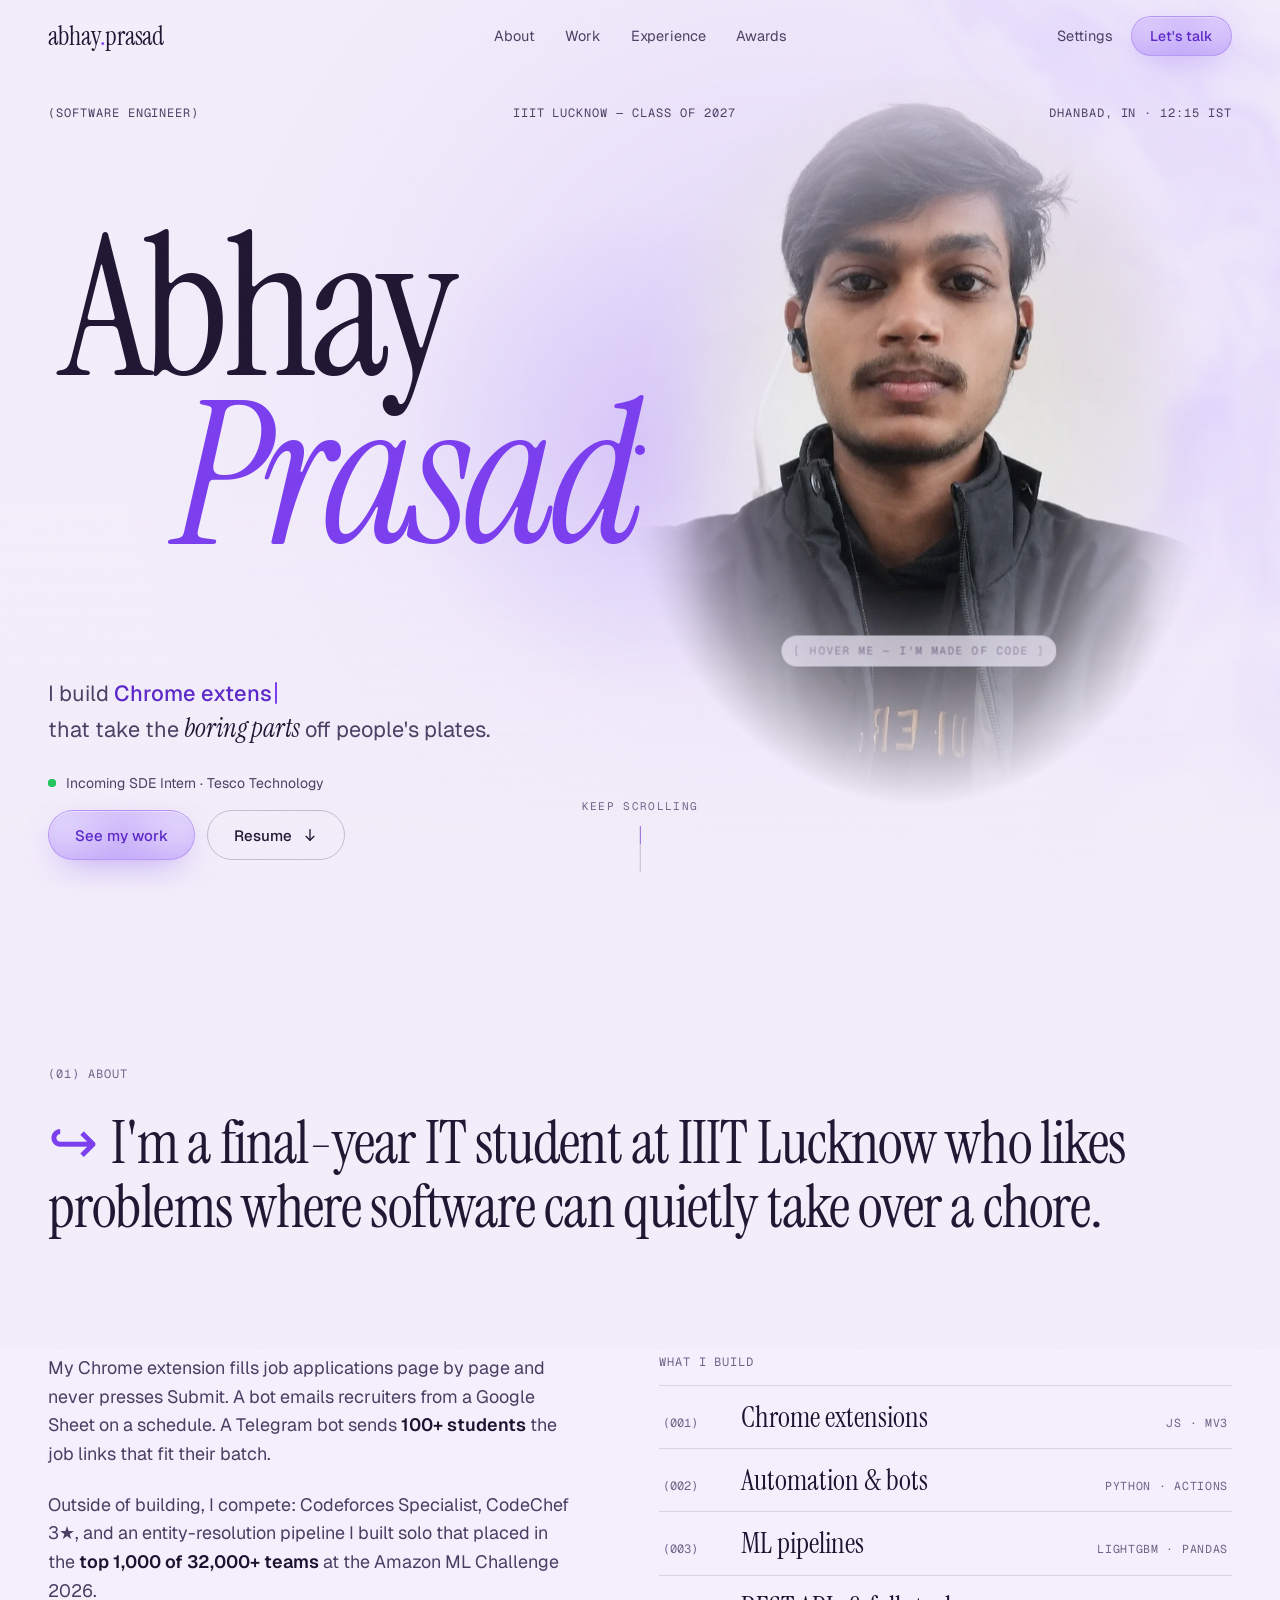
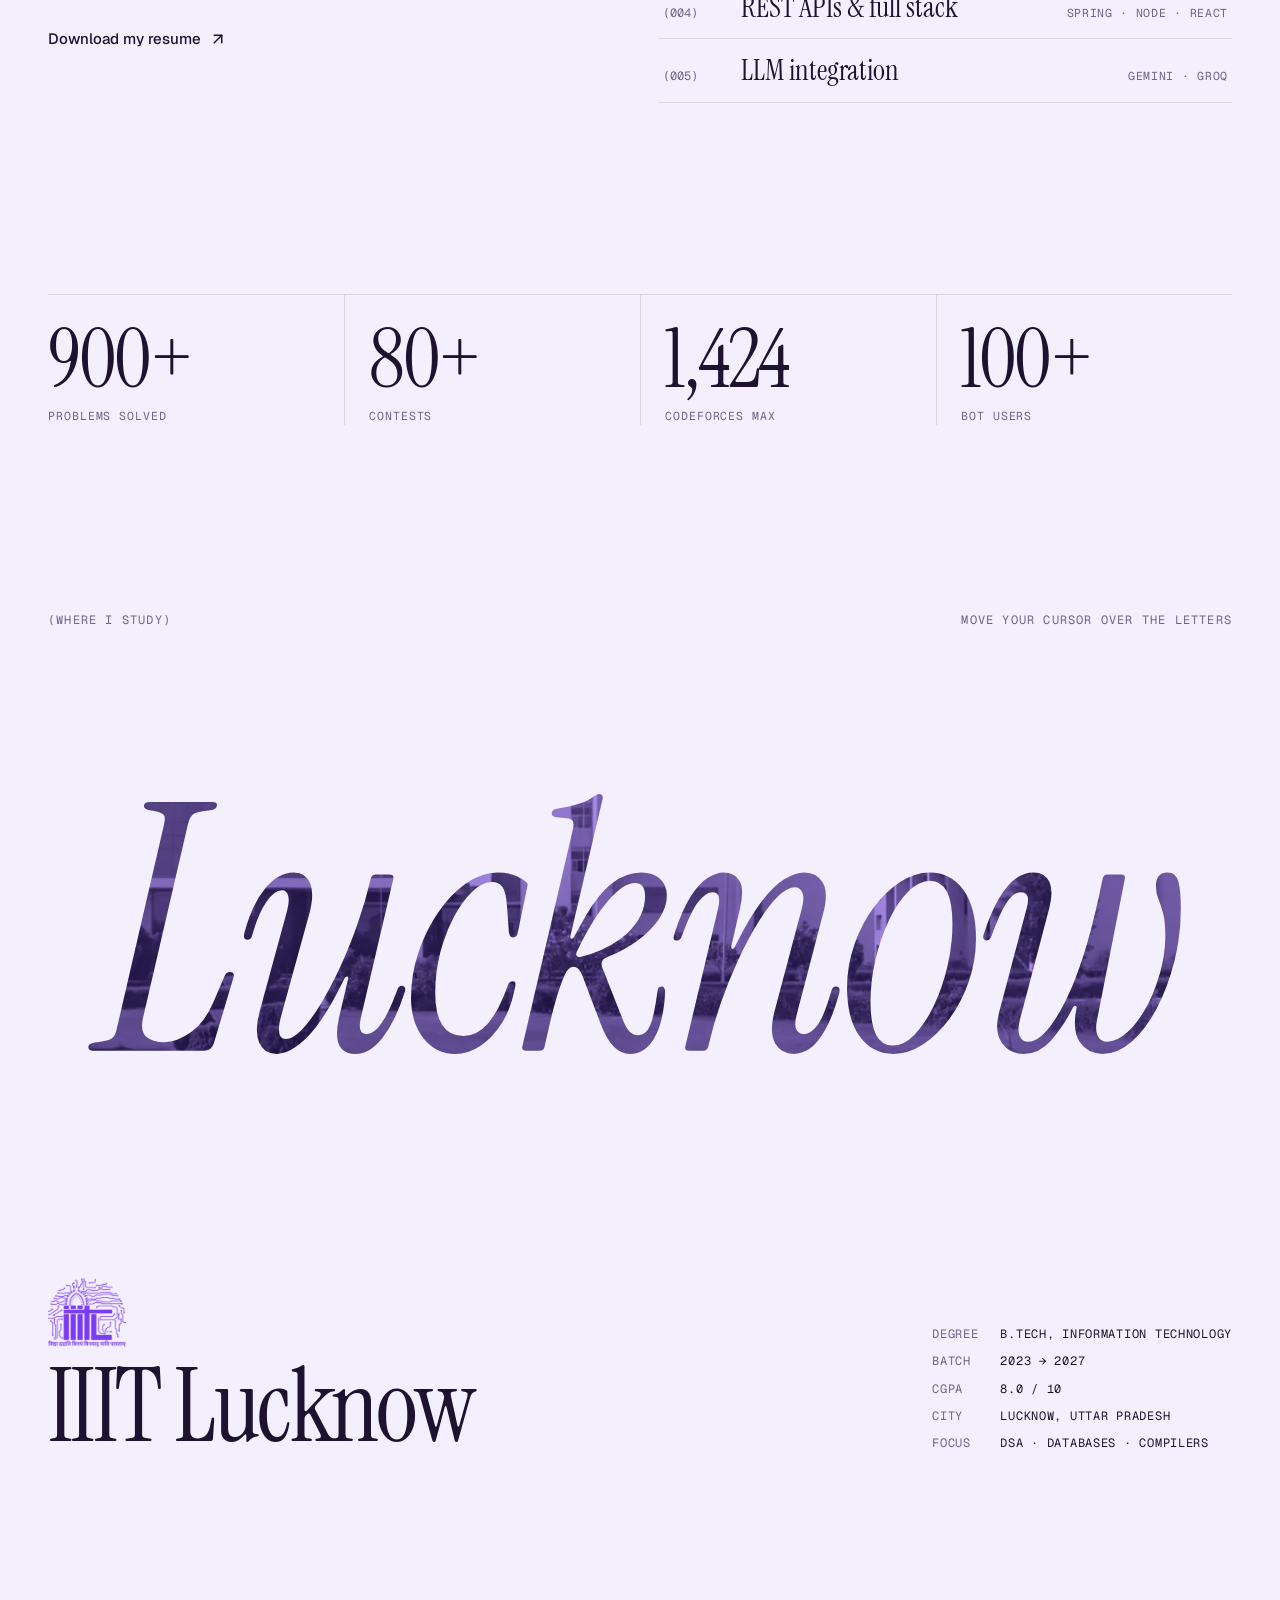
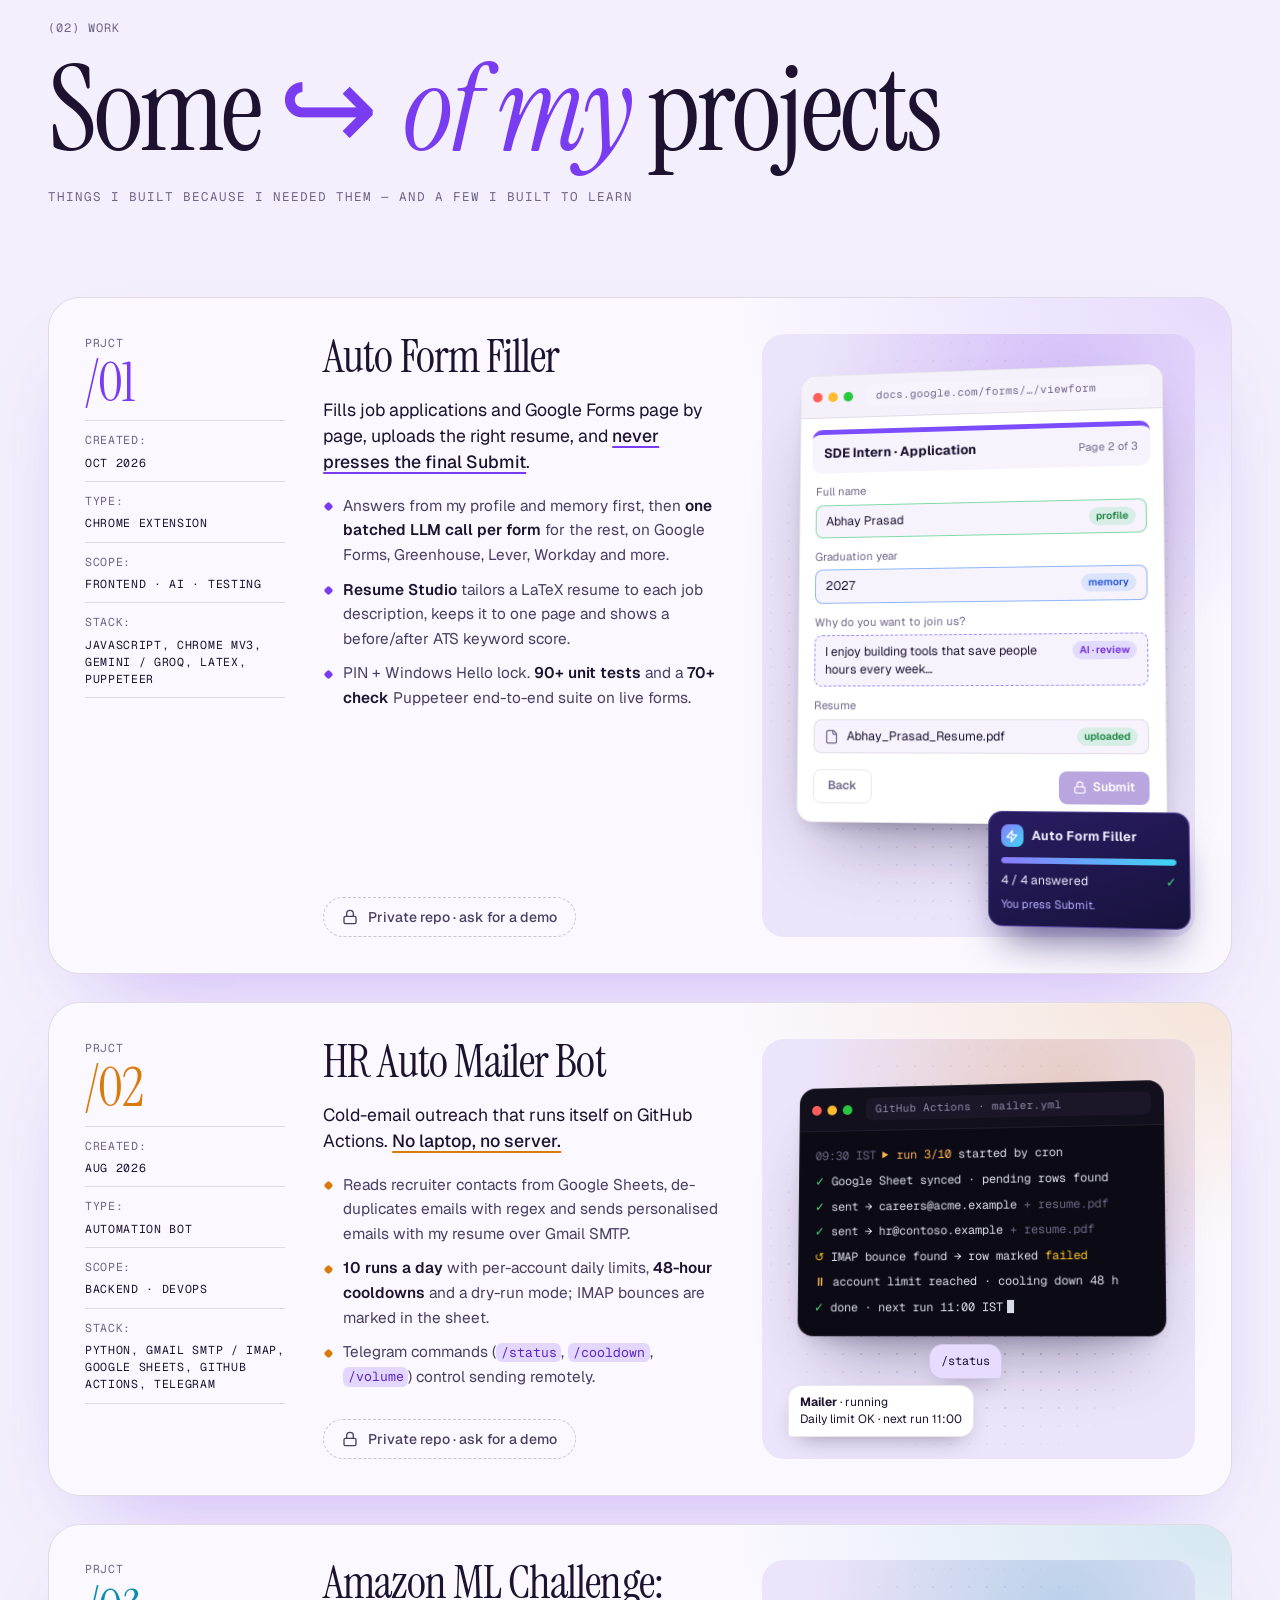
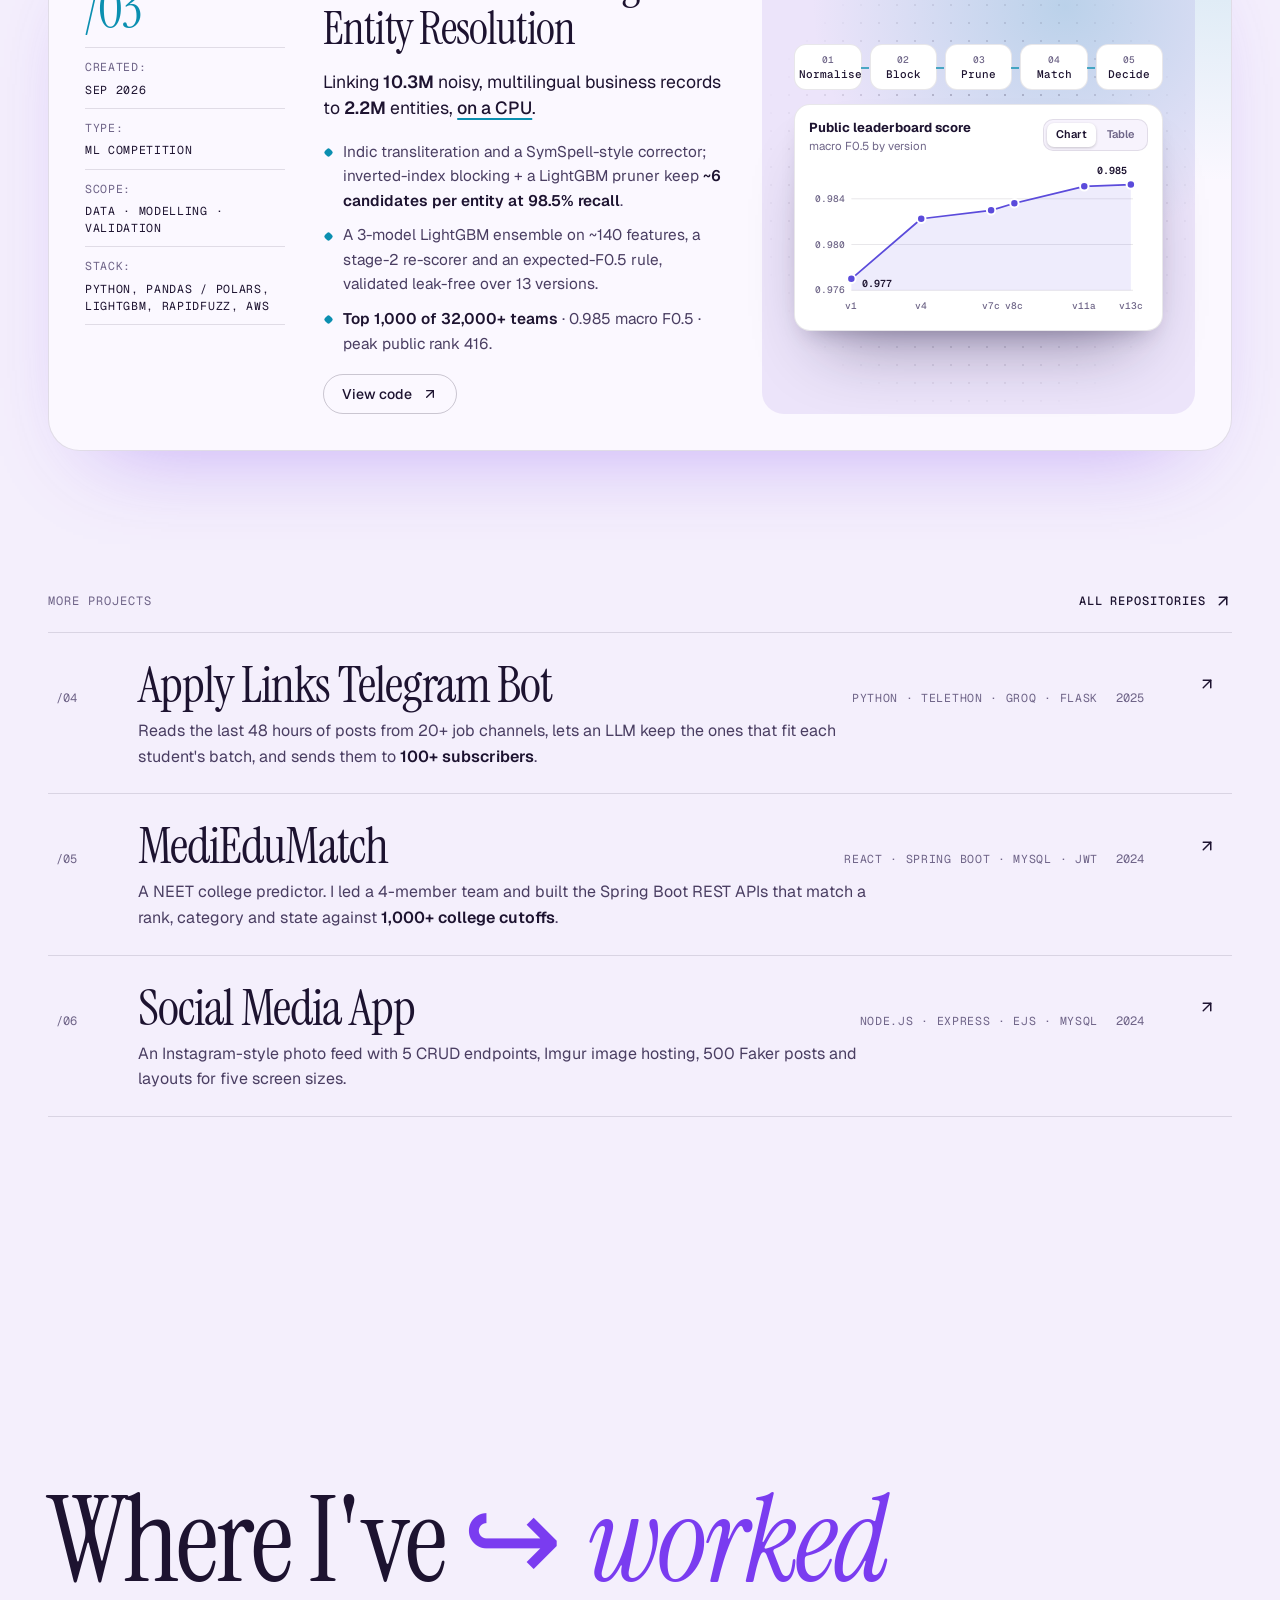
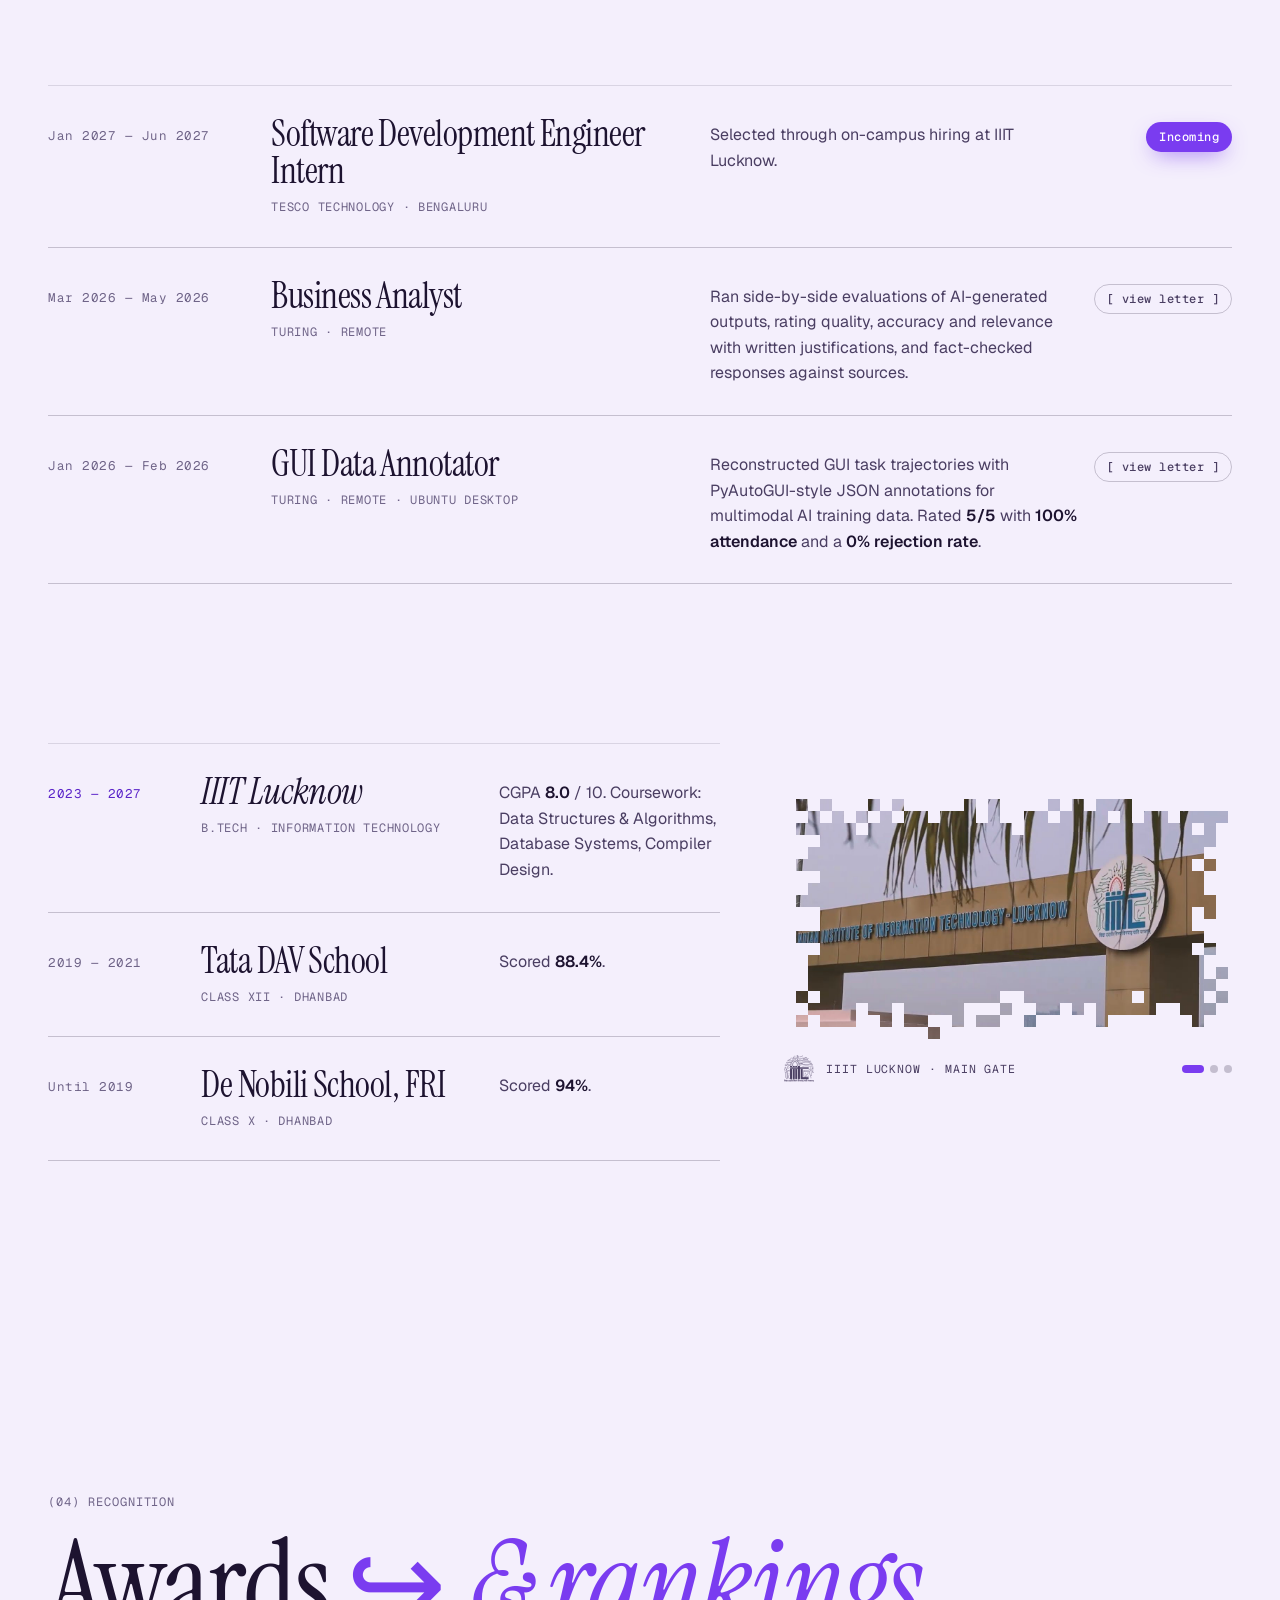
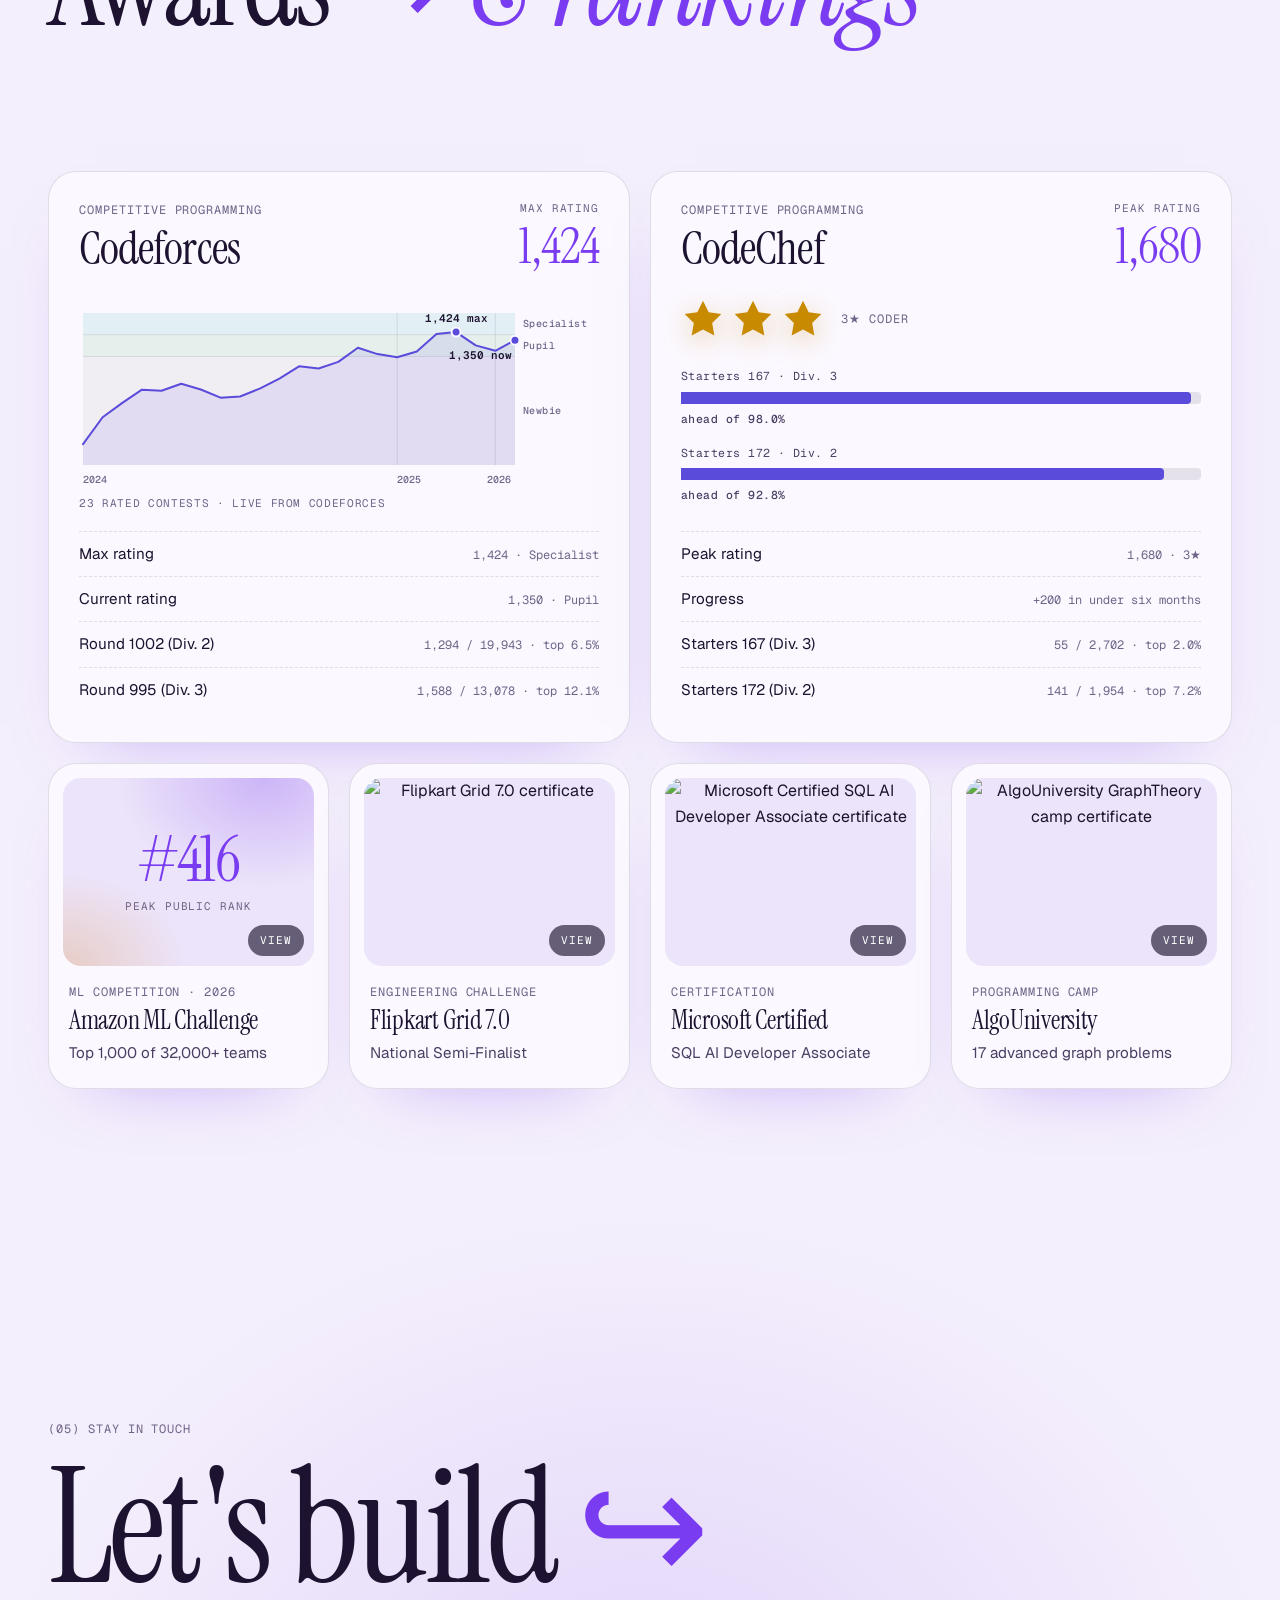
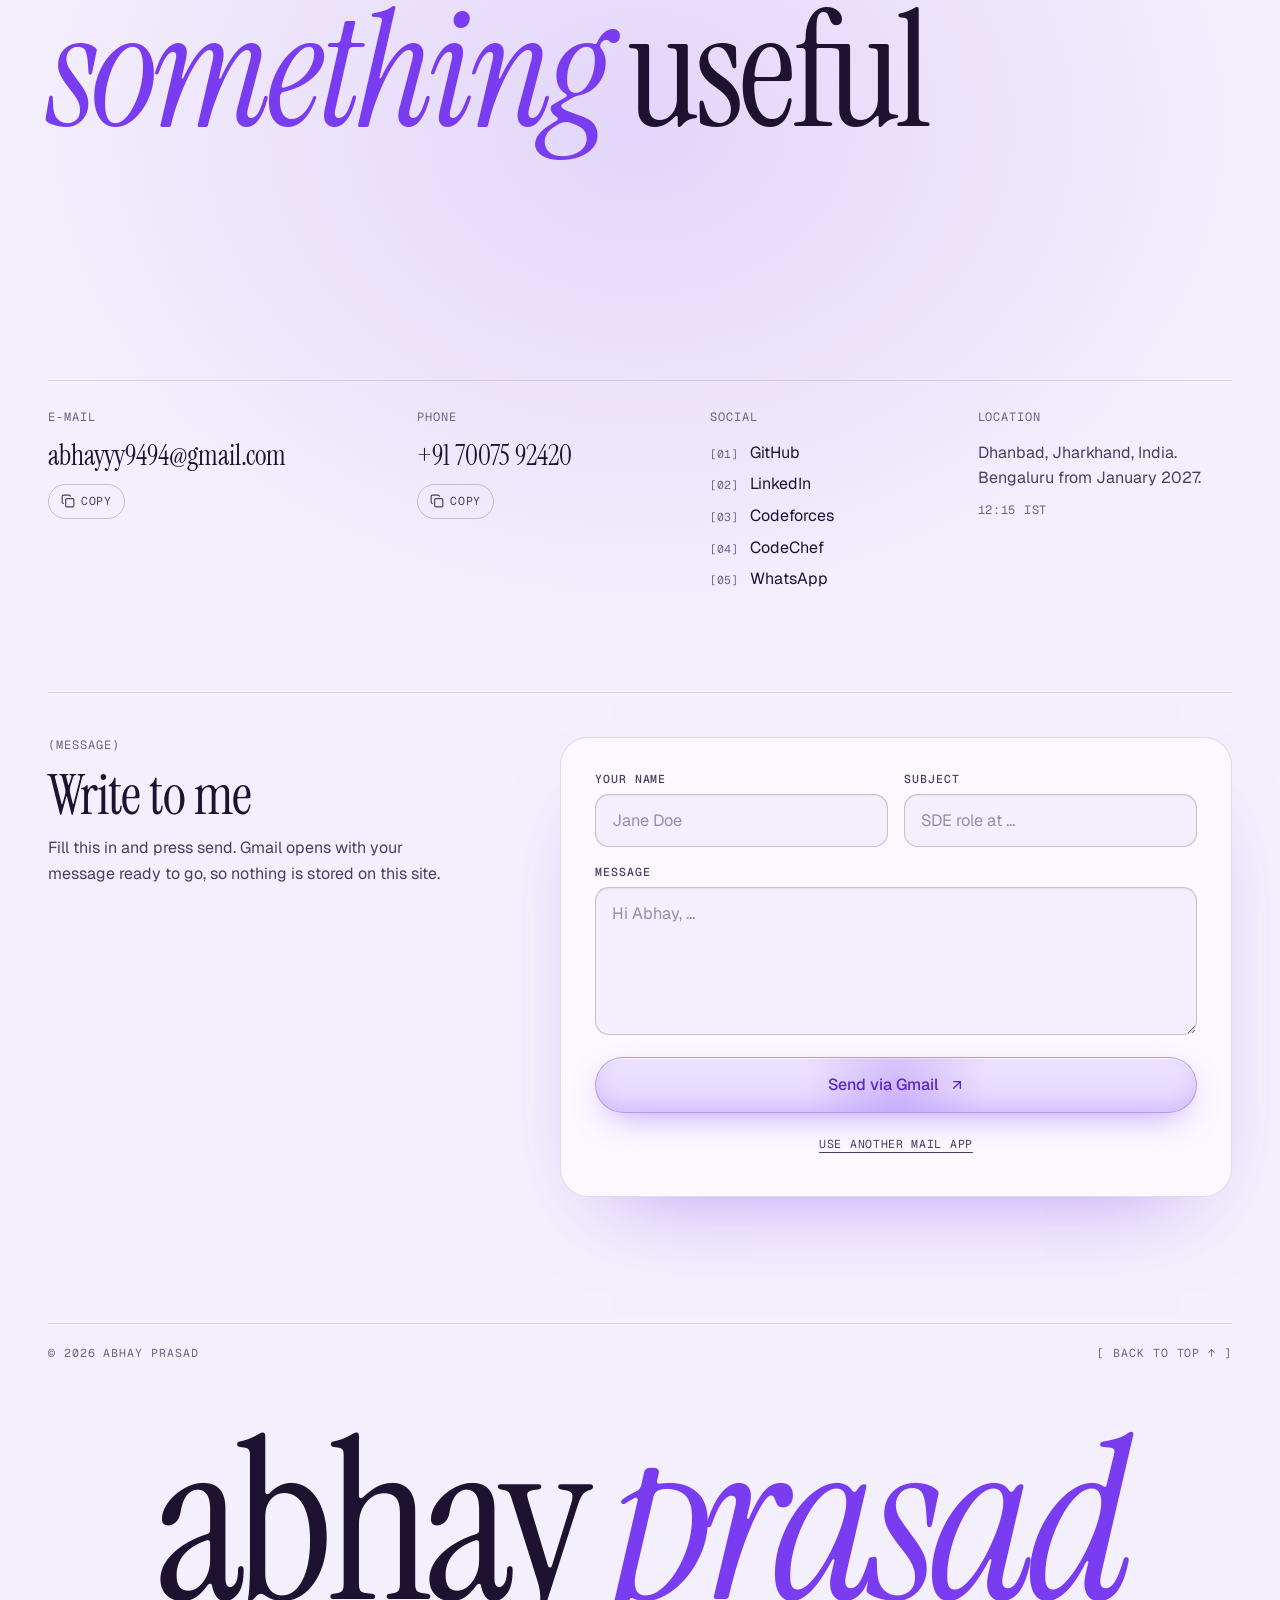
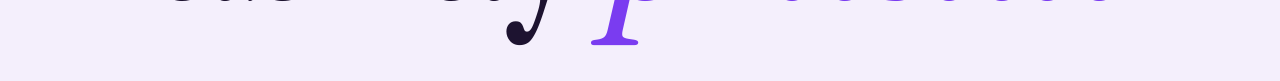
==== index.html @ 17746cd9 "Portfolio website" ====
<!doctype html>
<html lang="en">
<head>
  <meta charset="utf-8">
  <meta name="viewport" content="width=device-width, initial-scale=1, viewport-fit=cover">
  <title>Abhay Prasad · Software Engineer</title>
  <meta name="description" content="Abhay Prasad: final-year B.Tech IT student at IIIT Lucknow and incoming SDE intern at Tesco Technology. I build Chrome extensions, bots and ML pipelines. Codeforces Specialist, Amazon ML Challenge 2026 top 1,000.">
  <meta name="author" content="Abhay Prasad">
  <meta name="theme-color" content="#f4effc">
  <link rel="canonical" href="https://abhay9494.github.io/">

  <meta property="og:type" content="website">
  <meta property="og:title" content="Abhay Prasad · Software Engineer">
  <meta property="og:description" content="I build Chrome extensions, bots and ML pipelines that take the boring parts off people's plates. IIIT Lucknow '27 · incoming SDE intern at Tesco.">
  <meta property="og:url" content="https://abhay9494.github.io/">
  <meta property="og:image" content="https://abhay9494.github.io/assets/img/og-image.jpg">
  <meta property="og:image:width" content="1200">
  <meta property="og:image:height" content="630">
  <meta name="twitter:card" content="summary_large_image">

  <link rel="icon" href="assets/img/favicon.svg" type="image/svg+xml">
  <link rel="apple-touch-icon" href="assets/img/apple-touch-icon.png">

  <link rel="preconnect" href="https://fonts.googleapis.com">
  <link rel="preconnect" href="https://fonts.gstatic.com" crossorigin>
  <link rel="preconnect" href="https://cdn.jsdelivr.net" crossorigin>
  <link href="https://fonts.googleapis.com/css2?family=Instrument+Serif:ital@0;1&family=Geist:wght@300..700&family=Geist+Mono:wght@400;500&display=swap" rel="stylesheet">
  <link rel="preload" as="image" href="assets/img/abhay.webp" type="image/webp">
  <link rel="stylesheet" href="assets/css/style.css">

  <script>
    (function () {
      var r = document.documentElement, t, m, seen;
      try { t = localStorage.getItem('theme'); m = localStorage.getItem('motion'); seen = sessionStorage.getItem('intro'); } catch (e) {}
      if (t !== 'light' && t !== 'dark') t = matchMedia('(prefers-color-scheme: dark)').matches ? 'dark' : 'light';
      var reduced = m ? m === 'reduced' : matchMedia('(prefers-reduced-motion: reduce)').matches;
      r.dataset.theme = t;
      r.dataset.motion = reduced ? 'reduced' : 'full';
      r.classList.add('js');
      if (!reduced) {
        r.classList.add('intro-pending');
        if (!seen) r.classList.add('is-loading');
        setTimeout(function () { r.classList.remove('is-loading', 'intro-pending'); }, 5000);
      }
    })();
  </script>

  <script type="application/ld+json">
  {
    "@context": "https://schema.org",
    "@type": "Person",
    "name": "Abhay Prasad",
    "url": "https://abhay9494.github.io/",
    "image": "https://abhay9494.github.io/assets/img/abhay.jpg",
    "jobTitle": "Software Engineer",
    "alumniOf": { "@type": "CollegeOrUniversity", "name": "Indian Institute of Information Technology, Lucknow" },
    "address": { "@type": "PostalAddress", "addressLocality": "Dhanbad", "addressRegion": "Jharkhand", "addressCountry": "IN" },
    "sameAs": [
      "https://github.com/abhay9494",
      "https://www.linkedin.com/in/abhay9494",
      "https://codeforces.com/profile/abhay9494",
      "https://www.codechef.com/users/abhay9492"
    ]
  }
  </script>
</head>
<body>
  <svg width="0" height="0" style="position:absolute" aria-hidden="true">
    <defs>
      <symbol id="i-arrow" viewBox="0 0 24 24"><path d="M7 17 17 7"/><path d="M7 7h10v10"/></symbol>
      <symbol id="i-down" viewBox="0 0 24 24"><path d="M12 4v16"/><path d="m6 14 6 6 6-6"/></symbol>
      <symbol id="i-lock" viewBox="0 0 24 24"><rect width="18" height="11" x="3" y="11" rx="2"/><path d="M7 11V7a5 5 0 0 1 10 0v4"/></symbol>
      <symbol id="i-file" viewBox="0 0 24 24"><path d="M15 2H6a2 2 0 0 0-2 2v16a2 2 0 0 0 2 2h12a2 2 0 0 0 2-2V7Z"/><path d="M14 2v4a2 2 0 0 0 2 2h4"/></symbol>
      <symbol id="i-bolt" viewBox="0 0 24 24"><path d="M13 2 3 14h9l-1 8 10-12h-9l1-8z"/></symbol>
      <symbol id="i-copy" viewBox="0 0 24 24"><rect width="14" height="14" x="8" y="8" rx="2"/><path d="M4 16c-1.1 0-2-.9-2-2V4c0-1.1.9-2 2-2h10c1.1 0 2 .9 2 2"/></symbol>
      <symbol id="i-star" viewBox="0 0 24 24"><path d="m12 2 3.09 6.26L22 9.27l-5 4.87 1.18 6.88L12 17.77l-6.18 3.25L7 14.14 2 9.27l6.91-1.01L12 2z"/></symbol>
    </defs>
  </svg>

  <a class="skip-link" href="#main">Skip to content</a>

  <!-- Intro -->
  <div class="loader" aria-hidden="true">
    <div class="loader-mark">
      <span class="loader-name">Abhay <em>Prasad</em></span>
      <span class="loader-sub mono">Software engineer — portfolio ©<span data-year>2026</span></span>
    </div>
    <span class="loader-count mono"><span data-count-load>000</span></span>
  </div>

  <div class="grain" aria-hidden="true"></div>
  <div class="cursor" aria-hidden="true"><span class="cursor-dot"></span><span class="cursor-label"></span></div>
  <div class="cursor-glow" aria-hidden="true"></div>

  <!-- Header -->
  <header class="site-header">
    <a class="logo" href="#home" aria-label="Abhay Prasad, home">abhay<span>.</span>prasad</a>

    <nav class="nav" aria-label="Primary">
      <a class="roll" href="#about"><span class="roll-in"><span>About</span><span aria-hidden="true">About</span></span></a>
      <a class="roll" href="#work"><span class="roll-in"><span>Work</span><span aria-hidden="true">Work</span></span></a>
      <a class="roll" href="#experience"><span class="roll-in"><span>Experience</span><span aria-hidden="true">Experience</span></span></a>
      <a class="roll" href="#awards"><span class="roll-in"><span>Awards</span><span aria-hidden="true">Awards</span></span></a>
    </nav>

    <div class="header-actions">
      <button class="text-btn settings-btn" type="button" aria-expanded="false" aria-controls="settings">Settings</button>
      <a class="pill pill-glow pill-sm magnetic" href="#contact"><span>Let's talk</span></a>
      <button class="text-btn menu-btn" type="button" aria-expanded="false" aria-controls="menu">Menu</button>
    </div>

    <div class="settings" id="settings" hidden>
      <p class="mono settings-title">Settings</p>
      <label class="switch">
        <span>Dark mode</span>
        <input type="checkbox" data-setting="theme">
        <i aria-hidden="true"></i>
      </label>
      <label class="switch">
        <span>Animations</span>
        <input type="checkbox" data-setting="motion">
        <i aria-hidden="true"></i>
      </label>
      <p class="settings-note mono" data-motion-note></p>
    </div>
  </header>

  <!-- Full-screen menu (phones) -->
  <div class="menu" id="menu" hidden>
    <nav aria-label="Menu">
      <ol>
        <li><a href="#home"><span class="mono">01</span>Home</a></li>
        <li><a href="#about"><span class="mono">02</span>About</a></li>
        <li><a href="#work"><span class="mono">03</span>Work</a></li>
        <li><a href="#experience"><span class="mono">04</span>Experience</a></li>
        <li><a href="#awards"><span class="mono">05</span>Awards</a></li>
        <li><a href="#contact"><span class="mono">06</span>Contact</a></li>
      </ol>
    </nav>
    <div class="menu-foot">
      <a class="pill pill-glow" href="assets/Abhay_Prasad_Resume.pdf" download><span>Download resume</span></a>
      <p class="mono">Dhanbad, IN · <span data-clock>--:--</span> IST</p>
    </div>
  </div>

  <main id="main">
    <!-- ================= HERO ================= -->
    <section class="hero" id="home">
      <canvas class="hero-gl" aria-hidden="true"></canvas>

      <div class="hero-inner">
        <div class="hero-meta mono">
          <span data-intro>(Software engineer)</span>
          <span data-intro class="hide-sm">IIIT Lucknow — class of 2027</span>
          <span data-intro>Dhanbad, IN · <span data-clock>--:--</span> IST</span>
        </div>

        <h1 class="hero-name">
          <span class="hero-line l1" data-split-chars>Abhay</span>
          <span class="hero-line l2" data-split-chars><em>Prasad</em></span>
        </h1>

        <figure class="portrait" data-portrait>
          <picture>
            <source srcset="assets/img/abhay.webp" type="image/webp">
            <img src="assets/img/abhay.jpg" width="900" height="1125" alt="Portrait of Abhay Prasad" fetchpriority="high">
          </picture>
          <canvas class="ascii" aria-hidden="true"></canvas>
          <figcaption class="portrait-hint mono">[ hover me — I'm made of code ]</figcaption>
        </figure>

        <div class="hero-bottom">
          <p class="hero-tag" data-intro>
            <span class="tag-line">I build <span class="typer" aria-hidden="true" data-words="Chrome extensions|Telegram bots|ML pipelines|REST APIs|LLM integrations"><span class="typer-text">Chrome extensions</span><span class="typer-caret"></span></span></span>
            <span class="sr-only">Chrome extensions, Telegram bots, ML pipelines, REST APIs and LLM integrations</span>
            that take the <em>boring parts</em> off people's plates.
          </p>

          <div class="hero-side" data-intro>
            <a class="status" href="#experience"><span class="pulse" aria-hidden="true"></span> Incoming SDE Intern · Tesco Technology</a>
            <div class="hero-ctas">
              <a class="pill pill-glow magnetic" href="#work"><span>See my work</span></a>
              <a class="pill pill-line magnetic" href="assets/Abhay_Prasad_Resume.pdf" download><span>Resume</span><svg class="ic"><use href="#i-down"/></svg></a>
            </div>
          </div>
        </div>

        <a class="keep-scrolling mono" href="#about" data-intro>Keep scrolling <span class="ks-line" aria-hidden="true"></span></a>
      </div>
    </section>

    <!-- ================= ABOUT ================= -->
    <section class="about section" id="about">
      <div class="wrap">
        <p class="label mono" data-fade>(01) About</p>
        <p class="statement" data-scrub-text>
          <span class="hook" aria-hidden="true">↪</span> I'm a final-year IT student at IIIT Lucknow who likes problems where software can quietly take over a chore.
        </p>

        <div class="about-grid">
          <div class="about-copy">
            <p data-fade>My Chrome extension fills job applications page by page and never presses Submit. A bot emails recruiters from a Google Sheet on a schedule. A Telegram bot sends <strong>100+ students</strong> the job links that fit their batch.</p>
            <p data-fade>Outside of building, I compete: Codeforces Specialist, CodeChef 3★, and an entity-resolution pipeline I built solo that placed in the <strong>top 1,000 of 32,000+ teams</strong> at the Amazon ML Challenge 2026.</p>
            <a class="link-arrow" href="assets/Abhay_Prasad_Resume.pdf" download data-fade>Download my resume <svg class="ic"><use href="#i-arrow"/></svg></a>
          </div>

          <div class="build">
            <p class="label mono" data-fade>What I build</p>
            <ol class="build-list">
              <li data-fade><span class="mono">(001)</span><span class="b-name">Chrome extensions</span><span class="b-tech mono">JS · MV3</span></li>
              <li data-fade><span class="mono">(002)</span><span class="b-name">Automation &amp; bots</span><span class="b-tech mono">Python · Actions</span></li>
              <li data-fade><span class="mono">(003)</span><span class="b-name">ML pipelines</span><span class="b-tech mono">LightGBM · Pandas</span></li>
              <li data-fade><span class="mono">(004)</span><span class="b-name">REST APIs &amp; full stack</span><span class="b-tech mono">Spring · Node · React</span></li>
              <li data-fade><span class="mono">(005)</span><span class="b-name">LLM integration</span><span class="b-tech mono">Gemini · Groq</span></li>
              <li data-fade><span class="mono">(006)</span><span class="b-name">Competitive programming</span><span class="b-tech mono">C++ · DSA</span></li>
            </ol>
          </div>
        </div>

        <dl class="numbers">
          <div data-fade><dt class="mono">Problems solved</dt><dd><span data-count="900">900</span>+</dd></div>
          <div data-fade><dt class="mono">Contests</dt><dd><span data-count="80">80</span>+</dd></div>
          <div data-fade><dt class="mono">Codeforces max</dt><dd><span data-count="1424">1,424</span></dd></div>
          <div data-fade><dt class="mono">Bot users</dt><dd><span data-count="100">100</span>+</dd></div>
        </dl>
      </div>

    </section>

    <!-- ================= CAMPUS (text window that floods open) ================= -->
    <section class="campus" aria-label="IIIT Lucknow, where I study">
      <div class="campus-stage">
        <p class="campus-kicker mono" aria-hidden="true"><span>(Where I study)</span><span class="ck-hint">Move your cursor over the letters</span></p>
        <svg class="campus-svg" viewBox="0 0 1600 900" preserveAspectRatio="xMidYMid slice" aria-hidden="true">
          <defs>
            <filter id="duo-light" color-interpolation-filters="sRGB">
              <feColorMatrix type="matrix" values=".33 .33 .33 0 0  .33 .33 .33 0 0  .33 .33 .33 0 0  0 0 0 1 0"/>
              <feComponentTransfer>
                <feFuncR type="table" tableValues=".09 .73"/>
                <feFuncG type="table" tableValues=".05 .61"/>
                <feFuncB type="table" tableValues=".22 1"/>
              </feComponentTransfer>
            </filter>
            <filter id="duo-dark" color-interpolation-filters="sRGB">
              <feColorMatrix type="matrix" values=".33 .33 .33 0 0  .33 .33 .33 0 0  .33 .33 .33 0 0  0 0 0 1 0"/>
              <feComponentTransfer>
                <feFuncR type="table" tableValues=".16 .85"/>
                <feFuncG type="table" tableValues=".09 .78"/>
                <feFuncB type="table" tableValues=".32 1"/>
              </feComponentTransfer>
            </filter>
            <radialGradient id="spot-grad">
              <stop offset="0" stop-color="#fff"/>
              <stop offset=".55" stop-color="#fff"/>
              <stop offset="1" stop-color="#000"/>
            </radialGradient>
            <mask id="campus-mask" maskUnits="userSpaceOnUse" x="0" y="0" width="1600" height="900">
              <rect width="1600" height="900" fill="#000"/>
              <text class="campus-word" x="800" y="560" text-anchor="middle" font-size="380" fill="#fff">Lucknow</text>
              <rect class="campus-flood" width="1600" height="900" fill="#fff" opacity="0"/>
            </mask>
            <mask id="spot-mask" maskUnits="userSpaceOnUse" x="0" y="0" width="1600" height="900">
              <rect width="1600" height="900" fill="#000"/>
              <circle class="campus-spot" cx="800" cy="450" r="0" fill="url(#spot-grad)"/>
            </mask>
          </defs>
          <g mask="url(#campus-mask)">
            <g class="campus-img">
              <image class="campus-duo" href="assets/img/iiitl-campus.webp" x="0" y="0" width="1600" height="900" preserveAspectRatio="xMidYMid slice"/>
              <image class="campus-color" href="assets/img/iiitl-campus.webp" x="0" y="0" width="1600" height="900" preserveAspectRatio="xMidYMid slice" opacity="0"/>
              <image class="campus-lens" href="assets/img/iiitl-campus.webp" x="0" y="0" width="1600" height="900" preserveAspectRatio="xMidYMid slice" mask="url(#spot-mask)"/>
            </g>
          </g>
        </svg>

        <div class="campus-caption">
          <div class="cc-title">
            <span class="logo-mark" role="img" aria-label="IIIT Lucknow logo"></span>
            <h2>IIIT Lucknow</h2>
          </div>
          <dl class="cc-spec mono">
            <div><dt>Degree</dt><dd>B.Tech, Information Technology</dd></div>
            <div><dt>Batch</dt><dd>2023 → 2027</dd></div>
            <div><dt>CGPA</dt><dd>8.0 / 10</dd></div>
            <div><dt>City</dt><dd>Lucknow, Uttar Pradesh</dd></div>
            <div><dt>Focus</dt><dd>DSA · Databases · Compilers</dd></div>
          </dl>
        </div>
      </div>
    </section>

    <!-- ================= WORK ================= -->
    <section class="work section" id="work">
      <div class="wrap">
        <header class="section-head">
          <p class="label mono" data-fade>(02) Work</p>
          <h2 class="h-big" data-split>Some <em><span class="hook">↪</span> of my</em> projects</h2>
          <p class="sub mono" data-fade>Things I built because I needed them — and a few I built to learn</p>
        </header>

        <div class="stack">
          <!-- 01 Auto Form Filler -->
          <article class="card" style="--p: var(--c-violet)">
            <dl class="spec mono">
              <div><dt>PRJCT</dt><dd>/01</dd></div>
              <div><dt>Created:</dt><dd>Oct 2026</dd></div>
              <div><dt>Type:</dt><dd>Chrome extension</dd></div>
              <div><dt>Scope:</dt><dd>Frontend · AI · Testing</dd></div>
              <div><dt>Stack:</dt><dd>JavaScript, Chrome MV3, Gemini / Groq, LaTeX, Puppeteer</dd></div>
            </dl>

            <div class="card-main">
              <h3>Auto Form Filler</h3>
              <p class="lede">Fills job applications and Google Forms page by page, uploads the right resume, and <em>never presses the final Submit</em>.</p>
              <ul class="points">
                <li>Answers from my profile and memory first, then <strong>one batched LLM call per form</strong> for the rest, on Google Forms, Greenhouse, Lever, Workday and more.</li>
                <li><strong>Resume Studio</strong> tailors a LaTeX resume to each job description, keeps it to one page and shows a before/after ATS keyword score.</li>
                <li>PIN + Windows Hello lock. <strong>90+ unit tests</strong> and a <strong>70+ check</strong> Puppeteer end-to-end suite on live forms.</li>
              </ul>
              <a class="pill pill-line pill-sm private" href="#contact" data-demo="Auto Form Filler"><svg class="ic"><use href="#i-lock"/></svg><span>Private repo · ask for a demo</span></a>
            </div>

            <div class="card-visual" aria-hidden="true">
              <div class="mock browser aff">
                <div class="mock-bar"><i></i><i></i><i></i><span class="url">docs.google.com/forms/…/viewform</span></div>
                <div class="mock-body">
                  <div class="form-head"><b>SDE Intern · Application</b><small>Page 2 of 3</small></div>
                  <div class="field" style="--d:0"><label>Full name</label><div class="input"><span class="type">Abhay Prasad</span><em class="src s-profile">profile</em></div></div>
                  <div class="field" style="--d:1"><label>Graduation year</label><div class="input"><span class="type">2027</span><em class="src s-memory">memory</em></div></div>
                  <div class="field" style="--d:2"><label>Why do you want to join us?</label><div class="input tall"><span class="type">I enjoy building tools that save people hours every week…</span><em class="src s-ai">AI · review</em></div></div>
                  <div class="field" style="--d:3"><label>Resume</label><div class="input file"><svg class="ic"><use href="#i-file"/></svg><span class="type">Abhay_Prasad_Resume.pdf</span><em class="src s-ok">uploaded</em></div></div>
                  <div class="form-foot">
                    <span class="fake-btn ghost">Back</span>
                    <span class="fake-btn submit"><svg class="ic"><use href="#i-lock"/></svg> Submit</span>
                  </div>
                </div>
                <div class="aff-panel">
                  <div class="aff-head"><span class="aff-logo"><svg class="ic"><use href="#i-bolt"/></svg></span> Auto Form Filler</div>
                  <div class="aff-progress"><span></span></div>
                  <div class="aff-row"><span>4 / 4 answered</span><span class="ok">✓</span></div>
                  <div class="aff-note">You press Submit.</div>
                </div>
              </div>
            </div>
          </article>

          <!-- 02 HR Auto Mailer Bot -->
          <article class="card" style="--p: var(--c-amber)">
            <dl class="spec mono">
              <div><dt>PRJCT</dt><dd>/02</dd></div>
              <div><dt>Created:</dt><dd>Aug 2026</dd></div>
              <div><dt>Type:</dt><dd>Automation bot</dd></div>
              <div><dt>Scope:</dt><dd>Backend · DevOps</dd></div>
              <div><dt>Stack:</dt><dd>Python, Gmail SMTP / IMAP, Google Sheets, GitHub Actions, Telegram</dd></div>
            </dl>

            <div class="card-main">
              <h3>HR Auto Mailer Bot</h3>
              <p class="lede">Cold-email outreach that runs itself on GitHub Actions. <em>No laptop, no server.</em></p>
              <ul class="points">
                <li>Reads recruiter contacts from Google Sheets, de-duplicates emails with regex and sends personalised emails with my resume over Gmail SMTP.</li>
                <li><strong>10 runs a day</strong> with per-account daily limits, <strong>48-hour cooldowns</strong> and a dry-run mode; IMAP bounces are marked in the sheet.</li>
                <li>Telegram commands (<code>/status</code>, <code>/cooldown</code>, <code>/volume</code>) control sending remotely.</li>
              </ul>
              <a class="pill pill-line pill-sm private" href="#contact" data-demo="HR Auto Mailer Bot"><svg class="ic"><use href="#i-lock"/></svg><span>Private repo · ask for a demo</span></a>
            </div>

            <div class="card-visual" aria-hidden="true">
              <div class="mock terminal">
                <div class="mock-bar"><i></i><i></i><i></i><span class="url">GitHub Actions · mailer.yml</span></div>
                <div class="term">
                  <p style="--d:0"><span class="t-dim">09:30 IST</span> <span class="t-acc">▶ run 3/10</span> started by cron</p>
                  <p style="--d:1"><span class="t-ok">✓</span> Google Sheet synced · pending rows found</p>
                  <p style="--d:2"><span class="t-ok">✓</span> sent → careers@acme.example <span class="t-dim">+ resume.pdf</span></p>
                  <p style="--d:3"><span class="t-ok">✓</span> sent → hr@contoso.example <span class="t-dim">+ resume.pdf</span></p>
                  <p style="--d:4"><span class="t-warn">↺</span> IMAP bounce found → row marked <span class="t-warn">failed</span></p>
                  <p style="--d:5"><span class="t-acc">⏸</span> account limit reached · cooling down 48 h</p>
                  <p style="--d:6"><span class="t-ok">✓</span> done · next run 11:00 IST<span class="caret"></span></p>
                </div>
              </div>
              <div class="tg-float">
                <div class="tg-msg me">/status</div>
                <div class="tg-msg bot"><b>Mailer</b> · running<br>Daily limit OK · next run 11:00</div>
              </div>
            </div>
          </article>

          <!-- 03 Amazon ML Challenge -->
          <article class="card" style="--p: var(--c-cyan)">
            <dl class="spec mono">
              <div><dt>PRJCT</dt><dd>/03</dd></div>
              <div><dt>Created:</dt><dd>Sep 2026</dd></div>
              <div><dt>Type:</dt><dd>ML competition</dd></div>
              <div><dt>Scope:</dt><dd>Data · Modelling · Validation</dd></div>
              <div><dt>Stack:</dt><dd>Python, Pandas / Polars, LightGBM, RapidFuzz, AWS</dd></div>
            </dl>

            <div class="card-main">
              <h3>Amazon ML Challenge: Entity Resolution</h3>
              <p class="lede">Linking <strong>10.3M</strong> noisy, multilingual business records to <strong>2.2M</strong> entities, <em>on a CPU</em>.</p>
              <ul class="points">
                <li>Indic transliteration and a SymSpell-style corrector; inverted-index blocking + a LightGBM pruner keep <strong>~6 candidates per entity at 98.5% recall</strong>.</li>
                <li>A 3-model LightGBM ensemble on ~140 features, a stage-2 re-scorer and an expected-F0.5 rule, validated leak-free over 13 versions.</li>
                <li><strong>Top 1,000 of 32,000+ teams</strong> · 0.985 macro F0.5 · peak public rank 416.</li>
              </ul>
              <a class="pill pill-line pill-sm" href="https://github.com/abhay9494/amazon-ml-challenge-2026" target="_blank" rel="noopener"><span>View code</span><svg class="ic"><use href="#i-arrow"/></svg></a>
            </div>

            <div class="card-visual">
              <div class="ml-viz">
                <ol class="pipeline" aria-label="Pipeline stages">
                  <li style="--d:0">Normalise</li>
                  <li style="--d:1">Block</li>
                  <li style="--d:2">Prune</li>
                  <li style="--d:3">Match</li>
                  <li style="--d:4">Decide</li>
                </ol>

                <figure class="mock chart-card" data-chart>
                  <figcaption class="chart-head">
                    <span><b>Public leaderboard score</b><small>macro F0.5 by version</small></span>
                    <span class="seg" role="group" aria-label="Chart view">
                      <button type="button" class="on" data-view="chart" aria-pressed="true">Chart</button>
                      <button type="button" data-view="table" aria-pressed="false">Table</button>
                    </span>
                  </figcaption>

                  <div class="chart-wrap" data-view-panel="chart">
                    <svg class="chart" viewBox="0 0 320 152" role="img" aria-label="Public leaderboard macro F0.5 rose from 0.977 at version 1 to 0.985 at version 13c">
                      <g class="grid">
                        <line x1="40" x2="306" y1="124" y2="124"/>
                        <line x1="40" x2="306" y1="80.8" y2="80.8"/>
                        <line x1="40" x2="306" y1="37.6" y2="37.6"/>
                      </g>
                      <g class="axis-y">
                        <text x="34" y="127">0.976</text>
                        <text x="34" y="83.8">0.980</text>
                        <text x="34" y="40.6">0.984</text>
                      </g>
                      <g class="axis-x">
                        <text x="40" y="142">v1</text>
                        <text x="106" y="142">v4</text>
                        <text x="172" y="142">v7c</text>
                        <text x="194" y="142">v8c</text>
                        <text x="260" y="142">v11a</text>
                        <text x="304" y="142">v13c</text>
                      </g>
                      <path class="area" d="M40 113.2 L106 56.44 L172 48.51 L194 41.74 L260 25.84 L304 24.14 L304 124 L40 124 Z"/>
                      <path class="line" pathLength="1" d="M40 113.2 L106 56.44 L172 48.51 L194 41.74 L260 25.84 L304 24.14"/>
                      <line class="crosshair" x1="0" x2="0" y1="16" y2="124"/>
                      <g class="pts">
                        <g class="pt" tabindex="0" data-x="40" data-y="113.2" data-v="v1" data-s="0.977" data-n="Baseline"><circle class="hit" cx="40" cy="113.2" r="12"/><circle class="dot" cx="40" cy="113.2" r="4"/></g>
                        <g class="pt" tabindex="0" data-x="106" data-y="56.44" data-v="v4" data-s="0.982256" data-n="SymSpell correction, leetspeak fix, soft token alignment, stage 2"><circle class="hit" cx="106" cy="56.44" r="12"/><circle class="dot" cx="106" cy="56.44" r="4"/></g>
                        <g class="pt" tabindex="0" data-x="172" data-y="48.51" data-v="v7c" data-s="0.98299" data-n="Country-gated aliases (France), 3-model ensemble"><circle class="hit" cx="172" cy="48.51" r="11"/><circle class="dot" cx="172" cy="48.51" r="4"/></g>
                        <g class="pt" tabindex="0" data-x="194" data-y="41.74" data-v="v8c" data-s="0.983617" data-n="Raw-evidence link veto and adder"><circle class="hit" cx="194" cy="41.74" r="11"/><circle class="dot" cx="194" cy="41.74" r="4"/></g>
                        <g class="pt" tabindex="0" data-x="260" data-y="25.84" data-v="v11a" data-s="0.985089" data-n="Collective partner features, re-scorer ensemble"><circle class="hit" cx="260" cy="25.84" r="12"/><circle class="dot" cx="260" cy="25.84" r="4"/></g>
                        <g class="pt" tabindex="0" data-x="304" data-y="24.14" data-v="v13c" data-s="0.985246" data-n="Final re-scorer ensemble (submitted)"><circle class="hit" cx="304" cy="24.14" r="12"/><circle class="dot" cx="304" cy="24.14" r="4"/></g>
                      </g>
                      <text class="dlabel" x="50" y="121">0.977</text>
                      <text class="dlabel end" x="300" y="14">0.985</text>
                    </svg>
                    <div class="chart-tip" role="status" aria-live="polite"></div>
                  </div>

                  <div class="chart-table" data-view-panel="table" hidden>
                    <table>
                      <thead><tr><th scope="col">Version</th><th scope="col">Main change</th><th scope="col">F0.5</th></tr></thead>
                      <tbody>
                        <tr><td>v1</td><td>Baseline</td><td>0.977</td></tr>
                        <tr><td>v4</td><td>SymSpell, leetspeak fix, soft alignment, stage 2</td><td>0.982256</td></tr>
                        <tr><td>v7c</td><td>Country-gated aliases, 3-model ensemble</td><td>0.98299</td></tr>
                        <tr><td>v8c</td><td>Raw-evidence link veto and adder</td><td>0.983617</td></tr>
                        <tr><td>v11a</td><td>Partner features, re-scorer ensemble</td><td>0.985089</td></tr>
                        <tr><td>v13c</td><td>Final re-scorer ensemble (submitted)</td><td>0.985246</td></tr>
                      </tbody>
                    </table>
                  </div>
                </figure>
              </div>
            </div>
          </article>
        </div>

        <!-- More projects: rows with a floating preview -->
        <div class="more">
          <div class="more-head">
            <p class="label mono" data-fade>More projects</p>
            <a class="link-arrow mono" href="https://github.com/abhay9494" target="_blank" rel="noopener" data-fade>All repositories <svg class="ic"><use href="#i-arrow"/></svg></a>
          </div>
          <ul class="rows">
            <li class="row" data-preview="tg" data-fade>
              <a href="https://github.com/abhay9494/Apply-Links-Bot" target="_blank" rel="noopener">
                <span class="r-num mono">/04</span>
                <span class="r-title">Apply Links Telegram Bot</span>
                <span class="r-meta mono">Python · Telethon · Groq · Flask</span>
                <span class="r-year mono">2025</span>
                <svg class="ic r-arrow"><use href="#i-arrow"/></svg>
              </a>
              <p class="r-desc">Reads the last 48 hours of posts from 20+ job channels, lets an LLM keep the ones that fit each student's batch, and sends them to <strong>100+ subscribers</strong>.</p>
            </li>
            <li class="row" data-preview="med" data-fade>
              <a href="https://github.com/abhay9494/Mediedumatch" target="_blank" rel="noopener">
                <span class="r-num mono">/05</span>
                <span class="r-title">MediEduMatch</span>
                <span class="r-meta mono">React · Spring Boot · MySQL · JWT</span>
                <span class="r-year mono">2024</span>
                <svg class="ic r-arrow"><use href="#i-arrow"/></svg>
              </a>
              <p class="r-desc">A NEET college predictor. I led a 4-member team and built the Spring Boot REST APIs that match a rank, category and state against <strong>1,000+ college cutoffs</strong>.</p>
            </li>
            <li class="row" data-preview="feed" data-fade>
              <a href="https://github.com/abhay9494/InstagramClone" target="_blank" rel="noopener">
                <span class="r-num mono">/06</span>
                <span class="r-title">Social Media App</span>
                <span class="r-meta mono">Node.js · Express · EJS · MySQL</span>
                <span class="r-year mono">2024</span>
                <svg class="ic r-arrow"><use href="#i-arrow"/></svg>
              </a>
              <p class="r-desc">An Instagram-style photo feed with 5 CRUD endpoints, Imgur image hosting, 500 Faker posts and layouts for five screen sizes.</p>
            </li>
          </ul>
        </div>
      </div>

      <!-- floating preview that follows the cursor over the rows -->
      <div class="preview" aria-hidden="true">
        <div class="preview-item" data-for="tg">
          <div class="tg-chat">
            <div class="tg-msg bot">Pick your graduation batch</div>
            <div class="tg-keys"><span>2026</span><span class="on">2027</span><span>2028</span></div>
            <div class="tg-msg bot">Scanned 20+ channels · last 48 h<br><b>LLM kept the posts for batch 2027</b></div>
            <div class="tg-msg link">🔗 SDE Intern · apply link</div>
          </div>
        </div>
        <div class="preview-item" data-for="med">
          <div class="med">
            <div class="med-in"><span>Rank <b>12,450</b></span><span><b>OBC</b></span><span><b>Jharkhand</b></span></div>
            <div class="med-arrow">Spring Boot API · 1,000+ cutoffs</div>
            <ul class="med-out">
              <li><i></i><span></span><em>match</em></li>
              <li><i></i><span></span><em>match</em></li>
              <li><i></i><span></span><em>match</em></li>
            </ul>
          </div>
        </div>
        <div class="preview-item" data-for="feed">
          <div class="feed">
            <span style="--h:262"></span><span style="--h:200"></span><span style="--h:320"></span>
            <span style="--h:20"></span><span style="--h:170"></span><span style="--h:290"></span>
          </div>
        </div>
      </div>
    </section>

    <!-- ================= EXPERIENCE & EDUCATION ================= -->
    <section class="experience section" id="experience">
      <div class="wrap">
        <header class="section-head">
          <p class="label mono" data-fade>(03) Experience</p>
          <h2 class="h-big" data-split>Where I've <em><span class="hook">↪</span> worked</em></h2>
        </header>

        <ol class="xp">
          <li class="xp-row" data-fade>
            <span class="xp-date mono">Jan 2027 — Jun 2027</span>
            <div class="xp-role">
              <h3>Software Development Engineer Intern</h3>
              <p class="mono">Tesco Technology · Bengaluru</p>
            </div>
            <div class="xp-detail"><p>Selected through on-campus hiring at IIIT Lucknow.</p></div>
            <span class="tag tag-live">Incoming</span>
          </li>
          <li class="xp-row" data-fade>
            <span class="xp-date mono">Mar 2026 — May 2026</span>
            <div class="xp-role">
              <h3>Business Analyst</h3>
              <p class="mono">Turing · Remote</p>
            </div>
            <div class="xp-detail">
              <p>Ran side-by-side evaluations of AI-generated outputs, rating quality, accuracy and relevance with written justifications, and fact-checked responses against sources.</p>
            </div>
            <button class="tag" type="button" data-view="drive:1s_CnM62VgI6pdzStssnTJdiO7v7-0Q3a" data-kicker="Letter · Turing" data-title="Business Analyst">[ view letter ]</button>
          </li>
          <li class="xp-row" data-fade>
            <span class="xp-date mono">Jan 2026 — Feb 2026</span>
            <div class="xp-role">
              <h3>GUI Data Annotator</h3>
              <p class="mono">Turing · Remote · Ubuntu desktop</p>
            </div>
            <div class="xp-detail">
              <p>Reconstructed GUI task trajectories with PyAutoGUI-style JSON annotations for multimodal AI training data. Rated <strong>5/5</strong> with <strong>100% attendance</strong> and a <strong>0% rejection rate</strong>.</p>
            </div>
            <button class="tag" type="button" data-view="drive:1qd3QxpnhGJN2dOBe35oqP2FisNPCA2gt" data-kicker="Letter · Turing" data-title="GUI Data Annotator">[ view letter ]</button>
          </li>
        </ol>

        <div class="edu">
          <div>
            <p class="label mono" data-fade>Education</p>
            <ol class="xp edu-list">
              <li class="xp-row school" data-fade tabindex="0"
                  data-img="assets/img/iiitl-sign.jpg" data-alt="The IIIT Lucknow name board at the main gate"
                  data-cap="IIIT Lucknow · main gate" data-crest="assets/img/iiitl-logo-mask.webp" data-crest-color="assets/img/iiitl-logo.webp">
                <span class="xp-date mono">2023 — 2027</span>
                <div class="xp-role">
                  <h3>IIIT Lucknow</h3>
                  <p class="mono">B.Tech · Information Technology</p>
                </div>
                <div class="xp-detail"><p>CGPA <strong>8.0</strong> / 10. Coursework: Data Structures &amp; Algorithms, Database Systems, Compiler Design.</p></div>
              </li>
              <li class="xp-row school" data-fade tabindex="0"
                  data-img="assets/img/school-tata.jpg" data-alt="Tata DAV School, Dhanbad"
                  data-cap="Tata DAV School · Dhanbad" data-crest="assets/img/tata-logo-mask.webp" data-crest-color="assets/img/tata-logo.webp">
                <span class="xp-date mono">2019 — 2021</span>
                <div class="xp-role">
                  <h3>Tata DAV School</h3>
                  <p class="mono">Class XII · Dhanbad</p>
                </div>
                <div class="xp-detail"><p>Scored <strong>88.4%</strong>.</p></div>
              </li>
              <li class="xp-row school" data-fade tabindex="0"
                  data-img="assets/img/school-denobili.jpg" data-alt="De Nobili School building with its name board"
                  data-cap="De Nobili School · FRI, Dhanbad" data-crest="assets/img/denobili-crest-mask.webp" data-crest-color="assets/img/denobili-crest.webp">
                <span class="xp-date mono">Until 2019</span>
                <div class="xp-role">
                  <h3>De Nobili School, FRI</h3>
                  <p class="mono">Class X · Dhanbad</p>
                </div>
                <div class="xp-detail"><p>Scored <strong>94%</strong>.</p></div>
              </li>
            </ol>
          </div>

          <figure class="pixel" data-pixel data-fade>
            <div class="pixel-frame">
              <img src="assets/img/iiitl-sign.jpg" width="1280" height="720" loading="lazy" alt="The IIIT Lucknow name board at the main gate">
              <canvas aria-hidden="true"></canvas>
            </div>
            <figcaption>
              <span class="crest" aria-hidden="true"><i></i></span>
              <span class="pixel-cap mono" aria-live="polite">IIIT Lucknow · main gate</span>
              <span class="pixel-dots" role="group" aria-label="Choose a school photo">
                <button type="button" class="on" aria-label="IIIT Lucknow"></button>
                <button type="button" aria-label="Tata DAV School"></button>
                <button type="button" aria-label="De Nobili School"></button>
              </span>
            </figcaption>
          </figure>
        </div>
      </div>
    </section>

    <!-- ================= AWARDS ================= -->
    <section class="awards section" id="awards">
      <div class="wrap">
        <header class="section-head">
          <p class="label mono" data-fade>(04) Recognition</p>
          <h2 class="h-big" data-split>Awards <em><span class="hook">↪</span> &amp; rankings</em></h2>
          <p class="sub mono" data-fade>Contests, ratings and certificates · open any of them right here</p>
        </header>

        <div class="aw-row aw-row-2">
          <!-- Codeforces -->
          <article class="aw-card" data-fade>
            <header class="aw-top">
              <div>
                <p class="label mono">Competitive programming</p>
                <h3>Codeforces</h3>
              </div>
              <p class="aw-big"><small class="mono">max rating</small>1,424</p>
            </header>
            <figure class="cf-chart" data-cf>
              <div class="cf-plot"></div>
              <figcaption class="mono"><span data-cf-meta>23 rated contests</span> · live from Codeforces</figcaption>
            </figure>
            <ul class="aw-facts">
              <li><span>Max rating</span><span class="mono">1,424 · Specialist</span></li>
              <li><span>Current rating</span><span class="mono" data-cf-now>1,350 · Pupil</span></li>
              <li><span>Round 1002 (Div. 2)</span><span class="mono">1,294 / 19,943 · top 6.5%</span></li>
              <li><span>Round 995 (Div. 3)</span><span class="mono">1,588 / 13,078 · top 12.1%</span></li>
            </ul>
          </article>

          <!-- CodeChef -->
          <article class="aw-card" data-fade>
            <header class="aw-top">
              <div>
                <p class="label mono">Competitive programming</p>
                <h3>CodeChef</h3>
              </div>
              <p class="aw-big"><small class="mono">peak rating</small>1,680</p>
            </header>
            <div class="cc-visual">
              <div class="cc-stars" role="img" aria-label="3 stars">
                <svg class="ic"><use href="#i-star"/></svg><svg class="ic"><use href="#i-star"/></svg><svg class="ic"><use href="#i-star"/></svg>
                <span class="mono">3★ coder</span>
              </div>
              <div class="cc-bars">
                <div class="cc-bar"><span class="mono">Starters 167 · Div. 3</span><span class="bar" title="Ahead of 98.0% of participants"><span style="--w:98.0"></span></span><b class="mono">ahead of 98.0%</b></div>
                <div class="cc-bar"><span class="mono">Starters 172 · Div. 2</span><span class="bar" title="Ahead of 92.8% of participants"><span style="--w:92.8"></span></span><b class="mono">ahead of 92.8%</b></div>
              </div>
            </div>
            <ul class="aw-facts">
              <li><span>Peak rating</span><span class="mono">1,680 · 3★</span></li>
              <li><span>Progress</span><span class="mono">+200 in under six months</span></li>
              <li><span>Starters 167 (Div. 3)</span><span class="mono">55 / 2,702 · top 2.0%</span></li>
              <li><span>Starters 172 (Div. 2)</span><span class="mono">141 / 1,954 · top 7.2%</span></li>
            </ul>
          </article>
        </div>

        <div class="aw-row aw-row-4">
          <article class="aw-card aw-cert" data-fade>
            <button class="aw-media aw-tile" type="button" data-view="tpl:amazon" data-kicker="Amazon ML Challenge 2026" data-title="Entity resolution · Top 1,000">
              <span class="tile-big">#416</span>
              <span class="tile-sub mono">peak public rank</span>
              <span class="aw-view mono">View</span>
            </button>
            <p class="label mono">ML competition · 2026</p>
            <h3>Amazon ML Challenge</h3>
            <p>Top 1,000 of 32,000+ teams</p>
          </article>

          <article class="aw-card aw-cert" data-fade>
            <button class="aw-media" type="button" data-view="drive:1cXhbC0zGDcfskCgY8G92dw1JQGunp4Kg" data-kicker="Certificate" data-title="Flipkart Grid 7.0 · National Semi-Finalist">
              <img src="https://drive.google.com/thumbnail?id=1cXhbC0zGDcfskCgY8G92dw1JQGunp4Kg&amp;sz=w640" loading="lazy" alt="Flipkart Grid 7.0 certificate">
              <span class="aw-view mono">View</span>
            </button>
            <p class="label mono">Engineering challenge</p>
            <h3>Flipkart Grid 7.0</h3>
            <p>National Semi-Finalist</p>
          </article>

          <article class="aw-card aw-cert" data-fade>
            <button class="aw-media" type="button" data-view="drive:1nxNUNpzdDlMcUilhQ099VTOhFexu_eba" data-kicker="Certificate · Microsoft" data-title="Microsoft Certified: SQL AI Developer Associate">
              <img src="https://drive.google.com/thumbnail?id=1nxNUNpzdDlMcUilhQ099VTOhFexu_eba&amp;sz=w640" loading="lazy" alt="Microsoft Certified SQL AI Developer Associate certificate">
              <span class="aw-view mono">View</span>
            </button>
            <p class="label mono">Certification</p>
            <h3>Microsoft Certified</h3>
            <p>SQL AI Developer Associate</p>
          </article>

          <article class="aw-card aw-cert" data-fade>
            <button class="aw-media" type="button" data-view="drive:1afdVjzNCAyKGkr_Lu9aqwyEvKUHOhMyI" data-kicker="Certificate" data-title="AlgoUniversity · GraphTheory Programming Camp">
              <img src="https://drive.google.com/thumbnail?id=1afdVjzNCAyKGkr_Lu9aqwyEvKUHOhMyI&amp;sz=w640" loading="lazy" alt="AlgoUniversity GraphTheory camp certificate">
              <span class="aw-view mono">View</span>
            </button>
            <p class="label mono">Programming camp</p>
            <h3>AlgoUniversity</h3>
            <p>17 advanced graph problems</p>
          </article>
        </div>
      </div>
    </section>

    <!-- ================= CONTACT ================= -->
    <section class="contact section" id="contact">
      <div class="wrap">
        <p class="label mono" data-fade>(05) Stay in touch</p>
        <h2 class="h-huge" data-split>Let's build <em><span class="hook">↪</span> something</em> useful</h2>

        <div class="contact-cta" data-fade>
          <a class="pill pill-glow pill-lg magnetic" data-gmail href="#contact"><span>Start a conversation</span><svg class="ic"><use href="#i-arrow"/></svg></a>
          <p>Have a role, a project or a question about something I built? Email or call, whichever is easier for you.</p>
        </div>

        <div class="contact-grid">
          <div class="c-col" data-fade>
            <p class="label mono">E-mail</p>
            <p class="c-big"><a data-contact="email" href="#contact">abhayyy9494 [at] gmail [dot] com</a></p>
            <button class="copy mono" type="button" data-copy="email"><svg class="ic"><use href="#i-copy"/></svg><span>Copy</span></button>
          </div>
          <div class="c-col" data-fade>
            <p class="label mono">Phone</p>
            <p class="c-big"><a data-contact="phone" href="#contact">Turn on JavaScript to see</a></p>
            <button class="copy mono" type="button" data-copy="phone"><svg class="ic"><use href="#i-copy"/></svg><span>Copy</span></button>
          </div>
          <div class="c-col" data-fade>
            <p class="label mono">Social</p>
            <ul class="idx-list">
              <li><span class="mono">[01]</span><a href="https://github.com/abhay9494" target="_blank" rel="noopener">GitHub</a></li>
              <li><span class="mono">[02]</span><a href="https://www.linkedin.com/in/abhay9494" target="_blank" rel="noopener">LinkedIn</a></li>
              <li><span class="mono">[03]</span><a href="https://codeforces.com/profile/abhay9494" target="_blank" rel="noopener">Codeforces</a></li>
              <li><span class="mono">[04]</span><a href="https://www.codechef.com/users/abhay9492" target="_blank" rel="noopener">CodeChef</a></li>
              <li><span class="mono">[05]</span><a data-contact="whatsapp" href="#contact" target="_blank" rel="noopener">WhatsApp</a></li>
            </ul>
          </div>
          <div class="c-col" data-fade>
            <p class="label mono">Location</p>
            <p>Dhanbad, Jharkhand, India.<br>Bengaluru from January 2027.</p>
            <p class="mono c-time"><span data-clock>--:--</span> IST</p>
          </div>
        </div>

        <form class="contact-form" id="contact-form" novalidate data-fade>
          <div class="cf-intro">
            <p class="label mono">(Message)</p>
            <h3>Write to me</h3>
            <p>Fill this in and press send. Gmail opens with your message ready to go, so nothing is stored on this site.</p>
          </div>
          <div class="cf-card">
            <div class="f-grid">
              <label class="f-row"><span>Your name</span><input name="name" autocomplete="name" required placeholder="Jane Doe"></label>
              <label class="f-row"><span>Subject</span><input name="subject" required placeholder="SDE role at …"></label>
              <label class="f-row f-wide"><span>Message</span><textarea name="message" rows="5" required placeholder="Hi Abhay, …"></textarea></label>
            </div>
            <div class="f-actions">
              <button class="pill pill-glow f-submit" type="submit"><span>Send via Gmail</span><svg class="ic"><use href="#i-arrow"/></svg></button>
              <button class="text-btn mono" type="button" data-mailto>Use another mail app</button>
            </div>
          </div>
        </form>
      </div>
    </section>
  </main>

  <footer class="footer">
    <div class="wrap foot-row mono">
      <span>© <span data-year>2026</span> Abhay Prasad</span>
      <a href="#home" class="to-top">[ back to top ↑ ]</a>
    </div>
    <p class="wordmark" aria-hidden="true" data-wordmark>abhay <em>prasad</em></p>
  </footer>

  <dialog class="viewer" id="viewer" aria-labelledby="viewer-title">
    <div class="viewer-panel">
      <header class="viewer-head">
        <div>
          <p class="label mono" data-viewer-kicker>Certificate</p>
          <h3 id="viewer-title" data-viewer-title>Proof</h3>
        </div>
        <div class="viewer-actions">
          <a class="text-btn mono" data-viewer-open href="#" target="_blank" rel="noopener">Open original ↗</a>
          <button class="viewer-close" type="button" aria-label="Close" data-viewer-close>×</button>
        </div>
      </header>
      <div class="viewer-body" data-viewer-body></div>
    </div>
  </dialog>

  <template id="tpl-amazon">
    <div class="viewer-doc">
      <div class="vd-stats">
        <div><b>Top 1,000</b><span class="mono">of 32,000+ teams</span></div>
        <div><b>#416</b><span class="mono">peak public rank</span></div>
        <div><b>0.985</b><span class="mono">final macro F0.5</span></div>
      </div>
      <p>Business entity resolution: link 10.3M noisy, multilingual records to 2.2M entities across the US, India and France, on a CPU, with no GPU and no pretrained models. I built the pipeline solo over 13 versions.</p>
      <table class="vd-table">
        <thead><tr><th scope="col">Version</th><th scope="col">Main change</th><th scope="col">Public score</th></tr></thead>
        <tbody>
          <tr><td>v1</td><td>Baseline</td><td>0.977</td></tr>
          <tr><td>v4</td><td>SymSpell correction, leetspeak fix, soft token alignment, stage 2</td><td>0.982256</td></tr>
          <tr><td>v7c</td><td>Country-gated aliases (France), 3-model ensemble</td><td>0.98299</td></tr>
          <tr><td>v8c</td><td>Raw-evidence link veto and adder</td><td>0.983617</td></tr>
          <tr><td>v11a</td><td>Collective partner features, re-scorer ensemble</td><td>0.985089</td></tr>
          <tr><td>v13c</td><td>Final re-scorer ensemble (submitted)</td><td>0.985246</td></tr>
        </tbody>
      </table>
      <a class="pill pill-line pill-sm" href="#work" data-viewer-close><span>See the project card</span></a>
    </div>
  </template>

  <script type="application/json" id="cf-data">[[1722013500,392,17679,"CF Round 962 (Div. 3)"],[1722188100,639,12310,"Pinely Round 4 (Div. 1 + Div. 2)"],[1722357300,772,18357,"Edu CF Round 168 (Rated for Div. 2)"],[1722963600,894,14718,"CF Round 964 (Div. 4)"],[1723307700,884,17240,"CF Round 965 (Div. 2)"],[1723568100,948,15351,"CF Round 966 (Div. 3)"],[1723739700,895,17216,"Edu CF Round 169 (Rated for Div. 2)"],[1724603700,820,18203,"CF Round 968 (Div. 2)"],[1731173700,831,6624,"Refact.ai Match 1 (CF Round 985)"],[1731260100,904,5539,"CF Round 986 (Div. 2)"],[1731862200,995,5316,"CF Round 988 (Div. 3)"],[1734281400,1109,3022,"CF Round 993 (Div. 4)"],[1734629700,1089,9344,"CF Global Round 28"],[1734712500,1150,5628,"CF Round 994 (Div. 2)"],[1734886200,1280,1588,"CF Round 995 (Div. 3)"],[1735058100,1221,9288,"Edu CF Round 173 (Rated for Div. 2)"],[1736699700,1192,10941,"CF Round 996 (Div. 2)"],[1737306300,1245,4290,"CF Round 998 (Div. 3)"],[1738514100,1407,1294,"CF Round 1002 (Div. 2)"],[1739119800,1424,2099,"CF Round 1003 (Div. 4)"],[1741712700,1302,16830,"CF Round 1009 (Div. 3)"],[1781283900,1252,9187,"CF Round 1103 (Div. 3)"],[1788885300,1350,1805,"Edu CF Round 194 (Rated for Div. 2)"]]</script>

  <div class="toast" role="status" aria-live="polite"></div>

  <script src="https://cdn.jsdelivr.net/npm/gsap@3.13.0/dist/gsap.min.js" defer></script>
  <script src="https://cdn.jsdelivr.net/npm/gsap@3.13.0/dist/ScrollTrigger.min.js" defer></script>
  <script src="https://cdn.jsdelivr.net/npm/gsap@3.13.0/dist/SplitText.min.js" defer></script>
  <script src="https://cdn.jsdelivr.net/npm/lenis@1.3.4/dist/lenis.min.js" defer></script>
  <script src="assets/js/fx.js" defer></script>
  <script src="assets/js/main.js" defer></script>
</body>
</html>
---- assets/css/style.css ----
/* =========================================================
   Abhay Prasad · Portfolio v2
   Editorial serif + mono spec sheets, liquid WebGL, kinetic type.
   ========================================================= */

@property --r { syntax: "<length>"; inherits: true; initial-value: 0px; }

/* ---------- Tokens ---------- */
:root {
  --serif: "Instrument Serif", "Iowan Old Style", "Times New Roman", serif;
  --sans: "Geist", ui-sans-serif, system-ui, -apple-system, "Segoe UI", sans-serif;
  --mono: "Geist Mono", ui-monospace, SFMono-Regular, Consolas, monospace;
  --pad: clamp(16px, 4vw, 48px);
  --ease: cubic-bezier(.2, .8, .2, 1);
  --ease-io: cubic-bezier(.7, 0, .3, 1);
  --spring: cubic-bezier(.34, 1.56, .64, 1);

  /* light (lavender paper) */
  --bg: #f4effc;
  --bg-2: #ece4fa;
  --surface: #fbf8ff;
  --ink: #1d1330;
  --ink-2: #4a3e62;
  --ink-3: #6f6488;
  --line: rgba(29, 19, 48, .12);
  --line-2: rgba(29, 19, 48, .22);
  --accent: #7a3cf0;
  --accent-ink: #5b25c9;
  --accent-soft: #e4d7ff;
  --glow: 122, 60, 240;
  --ascii: #6a2fe0;
  --c-violet: #7a3cf0;
  --c-amber: #d97a0b;
  --c-cyan: #0b8fb0;
  --star: #c88a00;
  --gl-bg: #f4effc;
  --gl-1: #d9c8ff;
  --gl-2: #9a6bff;
  --gl-3: #ffd9f1;

  --mock-bg: #ffffff;
  --mock-bar: #f5f1fb;
  --mock-field: #f7f3fd;
  --mock-stroke: rgba(29, 19, 48, .1);
  --mock-text: #1d1330;
  --mock-muted: #6f6688;
  --chart-line: #5b4bdb;
  --chart-grid: rgba(29, 19, 48, .1);
  --tip-bg: #1d1330;
  --tip-text: #f4effc;
  --tg-bot: #ffffff;
  --tg-me: #e7dcff;
  --tg-key: #f1ebfb;
  color-scheme: light;
}

:root[data-theme="dark"] {
  --bg: #0d0916;
  --bg-2: #140e21;
  --surface: #171026;
  --ink: #f0eaff;
  --ink-2: #c4b9de;
  --ink-3: #9a90b6;
  --line: rgba(240, 234, 255, .1);
  --line-2: rgba(240, 234, 255, .2);
  --accent: #a77bff;
  --accent-ink: #c6aaff;
  --accent-soft: #2a1d48;
  --glow: 167, 123, 255;
  --ascii: #b896ff;
  --c-violet: #a77bff;
  --c-amber: #ffb454;
  --c-cyan: #3dd6f5;
  --star: #ffc94a;
  --gl-bg: #0d0916;
  --gl-1: #2c1760;
  --gl-2: #7a3cf0;
  --gl-3: #12405e;

  --mock-bg: #171026;
  --mock-bar: #1d1530;
  --mock-field: #221a35;
  --mock-stroke: rgba(240, 234, 255, .09);
  --mock-text: #ece6fb;
  --mock-muted: #9a90b6;
  --chart-line: #8b7bff;
  --chart-grid: rgba(240, 234, 255, .1);
  --tip-bg: #f0eaff;
  --tip-text: #0d0916;
  --tg-bot: #221a33;
  --tg-me: #3a2a66;
  --tg-key: #2a2140;
  color-scheme: dark;
}

/* ---------- Base ---------- */
*, *::before, *::after { box-sizing: border-box; }
html { -webkit-text-size-adjust: 100%; text-size-adjust: 100%; }
html.lenis, html.lenis body { height: auto; }
.lenis.lenis-smooth { scroll-behavior: auto !important; }
.lenis.lenis-stopped { overflow: hidden; }

body {
  margin: 0;
  font: 400 16px/1.6 var(--sans);
  color: var(--ink);
  background: var(--bg);
  overflow-x: hidden;
  overflow-x: clip;
  -webkit-font-smoothing: antialiased;
  -moz-osx-font-smoothing: grayscale;
}
img { max-width: 100%; display: block; }
a { color: inherit; text-decoration: none; }
button { font: inherit; color: inherit; background: none; border: 0; padding: 0; cursor: pointer; }
h1, h2, h3, h4 { margin: 0; font-weight: 400; }
p { margin: 0; }
strong { font-weight: 600; color: var(--ink); }
em { font-style: italic; }
code { font: .86em var(--mono); padding: .1em .35em; border-radius: 6px; background: var(--accent-soft); color: var(--accent-ink); }
::selection { background: var(--accent); color: #fff; }
:focus-visible { outline: 2px solid var(--accent); outline-offset: 4px; border-radius: 6px; }

.mono { font-family: var(--mono); }
.label {
  font: 400 12px/1.4 var(--mono); letter-spacing: .08em; text-transform: uppercase; color: var(--ink-3);
}
.wrap { width: min(1320px, 100% - var(--pad) * 2); margin-inline: auto; }
.sr-only { position: absolute !important; width: 1px; height: 1px; padding: 0; margin: -1px; overflow: hidden; clip: rect(0 0 0 0); white-space: nowrap; border: 0; }
.skip-link { position: fixed; left: 16px; top: -60px; z-index: 400; padding: 10px 16px; border-radius: 10px; background: var(--ink); color: var(--bg); transition: top .2s; }
.skip-link:focus { top: 16px; }
.ic { width: 18px; height: 18px; flex: none; fill: none; stroke: currentColor; stroke-width: 2; stroke-linecap: round; stroke-linejoin: round; }
.hook { color: var(--accent); font-style: normal; margin-right: .08em; }

/* ---------- Grain, cursor, glow ---------- */
.grain {
  position: fixed; inset: -50%; z-index: 150; pointer-events: none; opacity: .06;
  background-image: url("data:image/svg+xml,%3Csvg xmlns='http://www.w3.org/2000/svg' width='200' height='200'%3E%3Cfilter id='n'%3E%3CfeTurbulence type='fractalNoise' baseFrequency='.9' numOctaves='3' stitchTiles='stitch'/%3E%3C/filter%3E%3Crect width='100%25' height='100%25' filter='url(%23n)'/%3E%3C/svg%3E");
}
:root[data-theme="dark"] .grain { opacity: .08; }
[data-motion="full"] .grain { animation: grain 1s steps(6) infinite; }
@keyframes grain {
  0% { transform: translate(0, 0); } 20% { transform: translate(-3%, 2%); } 40% { transform: translate(2%, -3%); }
  60% { transform: translate(-2%, -1%); } 80% { transform: translate(3%, 3%); } 100% { transform: translate(0, 0); }
}

.cursor, .cursor-glow { display: none; }
html.has-cursor .cursor { display: block; position: fixed; left: 0; top: 0; z-index: 300; pointer-events: none; }
html.has-cursor .cursor-glow {
  display: block; position: fixed; left: 0; top: 0; z-index: 1; pointer-events: none;
  width: 560px; height: 560px; margin: -280px 0 0 -280px; border-radius: 50%;
  background: radial-gradient(circle, rgba(var(--glow), .14), transparent 62%);
}
.cursor-dot {
  position: absolute; left: 0; top: 0; width: 10px; height: 10px; margin: -5px 0 0 -5px; border-radius: 50%;
  background: var(--accent);
  transition: width .35s var(--ease), height .35s var(--ease), margin .35s var(--ease), background-color .3s, border-color .3s;
  border: 1px solid transparent;
}
.cursor.hover .cursor-dot { width: 46px; height: 46px; margin: -23px 0 0 -23px; background: rgba(var(--glow), .14); border-color: var(--accent); }
.cursor.label .cursor-dot { width: 88px; height: 88px; margin: -44px 0 0 -44px; background: var(--accent); }
.cursor.hidden .cursor-dot { width: 0; height: 0; margin: 0; }
.cursor-label {
  position: absolute; left: 0; top: 0; transform: translate(-50%, -50%);
  font: 500 11px/1 var(--mono); letter-spacing: .08em; text-transform: uppercase; color: #fff;
  opacity: 0; transition: opacity .2s; white-space: nowrap;
}
.cursor.label .cursor-label { opacity: 1; }
html.has-cursor, html.has-cursor a, html.has-cursor button, html.has-cursor label { cursor: none; }
html.has-cursor input, html.has-cursor textarea { cursor: text; }

/* ---------- Loader ---------- */
.loader { display: none; }
html.is-loading { overflow: hidden; }
html.is-loading .loader {
  position: fixed; inset: 0; z-index: 250; display: grid; place-items: center; background: var(--bg);
}
.loader-mark { display: grid; justify-items: center; gap: 14px; overflow: hidden; padding: 0 16px; text-align: center; }
.loader-name { font: 400 clamp(2.6rem, 6vw, 4.4rem)/1 var(--serif); letter-spacing: -.01em; }
.loader-name em { color: var(--accent); }
.loader-sub { font-size: 12px; letter-spacing: .1em; text-transform: uppercase; color: var(--ink-3); }
.loader-count { position: absolute; right: var(--pad); bottom: 28px; font-size: 13px; letter-spacing: .1em; color: var(--ink-3); }
.intro-pending .hero-name, .intro-pending [data-intro], .intro-pending .portrait { opacity: 0; }

/* ---------- Header ---------- */
.site-header {
  position: fixed; top: 0; left: 0; right: 0; z-index: 100;
  display: grid; grid-template-columns: 1fr auto 1fr; align-items: center; gap: 16px;
  padding: 16px var(--pad);
  transition: transform .5s var(--ease), background-color .4s, border-color .4s;
  border-bottom: 1px solid transparent;
}
.site-header.scrolled {
  background: color-mix(in oklab, var(--bg) 72%, transparent);
  -webkit-backdrop-filter: blur(16px) saturate(150%);
  backdrop-filter: blur(16px) saturate(150%);
  border-bottom-color: var(--line);
}
.site-header.hide { transform: translateY(-105%); }
.logo { font: 400 26px/1 var(--serif); letter-spacing: -.01em; justify-self: start; }
.logo span { color: var(--accent); }
.nav { display: flex; gap: 6px; }
.roll { display: inline-flex; padding: 8px 12px; font-size: 14.5px; color: var(--ink-2); }
.roll-in { position: relative; display: inline-grid; overflow: hidden; height: 1.35em; line-height: 1.35em; }
.roll-in > span { grid-area: 1 / 1; transition: transform .5s var(--ease); }
.roll-in > span + span { transform: translateY(100%); color: var(--accent-ink); }
.roll:hover .roll-in > span:first-child { transform: translateY(-100%); }
.roll:hover .roll-in > span + span { transform: none; }
.roll.active { color: var(--ink); }
.header-actions { justify-self: end; display: flex; align-items: center; gap: 14px; }
.text-btn { font-size: 14.5px; color: var(--ink-2); padding: 8px 4px; transition: color .2s; }
.text-btn:hover { color: var(--ink); }
.menu-btn { display: none; }

.settings {
  position: absolute; right: var(--pad); top: calc(100% + 6px); width: 270px; padding: 16px;
  border-radius: 20px; border: 1px solid var(--line);
  background: color-mix(in oklab, var(--surface) 86%, transparent);
  -webkit-backdrop-filter: blur(18px); backdrop-filter: blur(18px);
  box-shadow: 0 30px 60px -30px rgba(var(--glow), .45);
}
.settings[hidden] { display: none; }
.settings-title { font-size: 11px; letter-spacing: .1em; text-transform: uppercase; color: var(--ink-3); margin-bottom: 8px; }
.switch { display: flex; align-items: center; justify-content: space-between; gap: 12px; padding: 10px 0; border-top: 1px solid var(--line); font-size: 15px; cursor: pointer; }
.switch input { position: absolute; opacity: 0; pointer-events: none; }
.switch i { position: relative; width: 42px; height: 24px; border-radius: 999px; background: var(--line-2); transition: background-color .3s; flex: none; }
.switch i::after { content: ""; position: absolute; top: 3px; left: 3px; width: 18px; height: 18px; border-radius: 50%; background: var(--surface); box-shadow: 0 1px 3px rgba(0, 0, 0, .3); transition: transform .4s var(--spring); }
.switch input:checked + i { background: var(--accent); }
.switch input:checked + i::after { transform: translateX(18px); }
.switch input:focus-visible + i { outline: 2px solid var(--accent); outline-offset: 3px; }
.settings-note { font-size: 11.5px; line-height: 1.5; color: var(--ink-3); }
.settings-note:empty { display: none; }

.menu {
  position: fixed; inset: 0; z-index: 90; background: var(--bg);
  display: flex; flex-direction: column; justify-content: space-between;
  padding: 96px var(--pad) 32px;
}
.menu[hidden] { display: none; }
.menu ol { list-style: none; margin: 0; padding: 0; }
.menu li { overflow: hidden; border-bottom: 1px solid var(--line); }
.menu a { display: flex; align-items: baseline; gap: 14px; padding: 10px 0; font: 400 clamp(2.6rem, 12vw, 4.4rem)/1.05 var(--serif); }
.menu a .mono { font-size: 12px; color: var(--ink-3); }
.menu-foot { display: flex; flex-wrap: wrap; align-items: center; justify-content: space-between; gap: 16px; }
.menu-foot p { font-size: 12px; color: var(--ink-3); }

/* ---------- Pills (liquid glass) ---------- */
.pill {
  position: relative; isolation: isolate; overflow: hidden;
  display: inline-flex; align-items: center; justify-content: center; gap: 10px;
  height: 50px; padding: 0 26px; border-radius: 999px;
  font: 500 15px/1 var(--sans); white-space: nowrap; color: var(--ink);
  transition: transform .45s var(--spring), border-color .3s, color .3s, box-shadow .3s;
}
.pill > * { position: relative; z-index: 1; }
.pill-glow {
  color: var(--accent-ink);
  background: linear-gradient(180deg, color-mix(in oklab, var(--accent-soft) 70%, #fff 30%), var(--accent-soft));
  border: 1px solid color-mix(in oklab, var(--accent) 45%, transparent);
  box-shadow:
    inset 0 1px 0 rgba(255, 255, 255, .75),
    inset 0 -8px 18px rgba(var(--glow), .14),
    0 12px 34px -14px rgba(var(--glow), .6);
}
:root[data-theme="dark"] .pill-glow {
  background: linear-gradient(180deg, #2f2150, #1f1638);
  box-shadow: inset 0 1px 0 rgba(255, 255, 255, .16), inset 0 -8px 18px rgba(var(--glow), .14), 0 12px 34px -14px rgba(var(--glow), .7);
}
.pill-glow::before {
  content: ""; position: absolute; inset: 0; z-index: 0;
  background: radial-gradient(130px circle at var(--px, 50%) var(--py, 50%), rgba(var(--glow), .5), transparent 70%);
  opacity: .45; transition: opacity .3s;
}
.pill-glow:hover::before { opacity: 1; }
.pill-line { border: 1px solid var(--line-2); }
.pill-line:hover { border-color: var(--accent); color: var(--accent-ink); }
.pill-sm { height: 40px; padding: 0 18px; font-size: 14px; }
.pill-lg { height: 66px; padding: 0 34px; font-size: 18px; }
.pill.private { color: var(--ink-2); border-style: dashed; }
.pill .ic { width: 16px; height: 16px; }

.link-arrow {
  display: inline-flex; align-items: center; gap: 8px; width: fit-content;
  font-size: 15px; font-weight: 500; color: var(--ink);
  background: linear-gradient(var(--accent), var(--accent)) 0 100% / 0 1px no-repeat;
  transition: background-size .5s var(--ease), color .3s;
  padding-bottom: 3px;
}
.link-arrow:hover { background-size: 100% 1px; color: var(--accent-ink); }
.link-arrow.mono { font-size: 12px; letter-spacing: .08em; text-transform: uppercase; }

/* ---------- Sections ---------- */
.section { position: relative; padding: clamp(96px, 13vw, 180px) 0; }
.section-head { margin-bottom: clamp(48px, 7vw, 96px); }
.h-big {
  font: 400 clamp(3.2rem, 9.4vw, 9rem)/.92 var(--serif); letter-spacing: -.025em; margin-top: 18px;
}
.h-big em, .h-huge em { color: var(--accent); }
.h-huge { font: 400 clamp(3.6rem, 12.5vw, 12.5rem)/.9 var(--serif); letter-spacing: -.03em; margin-top: 18px; }
.sub { margin-top: 22px; font-size: 12.5px; letter-spacing: .08em; text-transform: uppercase; color: var(--ink-3); }
.split-line { padding-bottom: .14em; margin-bottom: -.14em; }

/* ---------- Hero ---------- */
.hero { position: relative; min-height: 100vh; min-height: 100svh; overflow: hidden; }
.hero-gl {
  position: absolute; inset: 0; width: 100%; height: 100%; z-index: 0; display: block;
  background: radial-gradient(80% 70% at 70% 40%, var(--gl-1), transparent 70%), var(--bg);
  -webkit-mask-image: linear-gradient(to bottom, #000 55%, transparent 100%);
  mask-image: linear-gradient(to bottom, #000 55%, transparent 100%);
  opacity: 0; transition: opacity 1.2s var(--ease);
}
.hero-gl.ready, .hero-gl.no-gl { opacity: 1; }
.hero-inner {
  position: relative; z-index: 2;
  min-height: 100vh; min-height: 100svh;
  display: grid; grid-template-rows: auto 1fr auto;
  padding: 104px var(--pad) 40px;
}
.hero-meta { display: flex; justify-content: space-between; gap: 16px; font-size: 12px; letter-spacing: .08em; text-transform: uppercase; color: var(--ink-2); position: relative; z-index: 4; }
.hero-name {
  position: relative; z-index: 4; align-self: center;
  font: 400 clamp(5rem, 15.5vw, 16rem)/.84 var(--serif); letter-spacing: -.035em;
  margin: 2vh 0 4vh; pointer-events: none;
}
.hero-line { display: block; width: fit-content; padding: 0 .06em .12em; margin-bottom: -.12em; }
.hero-line.l2 { margin-left: 9vw; }
.hero-line em { color: var(--accent); }

.portrait {
  position: absolute; z-index: 3; margin: 0;
  right: clamp(8px, 4vw, 72px); top: 50%; translate: 0 -48%;
  height: min(86vh, 860px); aspect-ratio: 4 / 5;
  --x: 50%; --y: 40%;
  --portrait-mask: radial-gradient(ellipse 50% 50% at 50% 46%, #000 40%, transparent 96%), linear-gradient(to right, transparent 0, #000 16%, #000 84%, transparent 100%);
  -webkit-mask-image: var(--portrait-mask);
  -webkit-mask-composite: source-in;
  mask-image: var(--portrait-mask);
  mask-composite: intersect;
}
:root[data-theme="light"] .portrait { mix-blend-mode: multiply; }
.portrait picture, .portrait img { width: 100%; height: 100%; }
.portrait img { object-fit: cover; object-position: 50% 30%; }
.portrait .ascii {
  position: absolute; inset: 0; width: 100%; height: 100%; pointer-events: none;
  -webkit-mask-image: radial-gradient(circle var(--r) at var(--x) var(--y), #000 62%, transparent 100%);
  mask-image: radial-gradient(circle var(--r) at var(--x) var(--y), #000 62%, transparent 100%);
  transition: --r .7s var(--ease);
}
.portrait.lens .ascii { --r: 150px; }
.portrait.decoding .ascii { --r: 1400px; transition: none; }
.portrait:not(.ascii-ready) .ascii { display: none; }
.portrait-hint {
  position: absolute; left: 50%; bottom: 24%; translate: -50% 0; white-space: nowrap;
  font-size: 11px; letter-spacing: .1em; text-transform: uppercase; color: var(--ink-2);
  padding: 7px 12px; border-radius: 999px;
  background: color-mix(in oklab, var(--bg) 70%, transparent);
  -webkit-backdrop-filter: blur(8px); backdrop-filter: blur(8px);
  transition: opacity .4s;
}
.portrait.lens .portrait-hint, .portrait:not(.ascii-ready) .portrait-hint { opacity: 0; }


.hero-bottom { position: relative; z-index: 4; display: grid; gap: 24px; max-width: 620px; }
.hero-tag { font: 400 clamp(1.15rem, 1.7vw, 1.45rem)/1.45 var(--sans); color: var(--ink-2); max-width: 34ch; }
.hero-tag em { font-family: var(--serif); font-size: 1.2em; color: var(--ink); }
.tag-line { display: block; white-space: nowrap; }
.typer { color: var(--accent-ink); font-weight: 500; white-space: nowrap; }
.typer-caret {
  display: inline-block; width: 2px; height: 1.05em; margin-left: 3px; vertical-align: -.15em;
  background: var(--accent); border-radius: 1px; animation: caret 1.05s steps(1) infinite;
}
.typer.typing .typer-caret { animation: none; }
@keyframes caret { 50% { opacity: 0; } }
.hero-side { display: grid; gap: 16px; }
.status { display: inline-flex; align-items: center; gap: 10px; width: fit-content; font-size: 14px; color: var(--ink-2); }
.status:hover { color: var(--ink); }
.pulse { position: relative; width: 8px; height: 8px; border-radius: 50%; background: #22c55e; flex: none; }
.pulse::after { content: ""; position: absolute; inset: 0; border-radius: inherit; background: #22c55e; }
[data-motion="full"] .pulse::after { animation: ping 2s cubic-bezier(0, 0, .2, 1) infinite; }
@keyframes ping { 75%, 100% { transform: scale(2.8); opacity: 0; } }
.hero-ctas { display: flex; flex-wrap: wrap; gap: 12px; }

.keep-scrolling {
  position: absolute; z-index: 4; left: 50%; bottom: 28px; translate: -50% 0;
  display: flex; flex-direction: column; align-items: center; gap: 10px;
  font-size: 11px; letter-spacing: .12em; text-transform: uppercase; color: var(--ink-3);
}
.ks-line { position: relative; width: 1px; height: 46px; background: var(--line-2); overflow: hidden; }
.ks-line::after { content: ""; position: absolute; left: 0; top: 0; width: 1px; height: 40%; background: var(--accent); }
[data-motion="full"] .ks-line::after { animation: drip 1.8s var(--ease-io) infinite; }
@keyframes drip { 0% { transform: translateY(-100%); } 100% { transform: translateY(260%); } }

/* ---------- About ---------- */
.statement {
  margin: 28px 0 clamp(64px, 9vw, 120px);
  font: 400 clamp(2.1rem, 4.7vw, 4.6rem)/1.06 var(--serif); letter-spacing: -.015em; max-width: 19em;
}
.about-grid { display: grid; grid-template-columns: minmax(0, 1fr) minmax(0, 1.1fr); gap: clamp(40px, 7vw, 110px); align-items: start; }
.about-copy { display: grid; gap: 22px; }
.about-copy p { font-size: 1.12rem; color: var(--ink-2); max-width: 46ch; }
.build .label { margin-bottom: 14px; }
.build-list { list-style: none; margin: 0; padding: 0; border-top: 1px solid var(--line); }
.build-list li {
  position: relative; isolation: isolate; display: grid; grid-template-columns: 64px minmax(0, 1fr) auto; align-items: baseline; gap: 14px;
  padding: 15px 4px; border-bottom: 1px solid var(--line);
}
.build-list li::before {
  content: ""; position: absolute; inset: 0; z-index: -1; background: var(--accent-soft);
  transform: scaleY(0); transform-origin: 50% 100%; transition: transform .5s var(--ease);
}
.build-list li:hover::before { transform: scaleY(1); }
.build-list .mono { font-size: 12px; color: var(--ink-3); }
.b-name { font: 400 clamp(1.5rem, 2.3vw, 2rem)/1.1 var(--serif); transition: transform .5s var(--ease), color .3s; }
.build-list li:hover .b-name { transform: translateX(10px); font-style: italic; color: var(--accent-ink); }
.b-tech { font-size: 11.5px !important; letter-spacing: .06em; text-transform: uppercase; }

.numbers {
  display: grid; grid-template-columns: repeat(4, minmax(0, 1fr));
  margin: clamp(72px, 10vw, 130px) 0 0; border-top: 1px solid var(--line);
}
.numbers div { display: flex; flex-direction: column-reverse; gap: 6px; padding: 24px 20px 0 0; }
.numbers div + div { padding-left: 24px; border-left: 1px solid var(--line); }
.numbers dt { font-size: 11.5px; letter-spacing: .08em; text-transform: uppercase; color: var(--ink-3); }
.numbers dd { margin: 0; font: 400 clamp(3rem, 6.4vw, 6rem)/1 var(--serif); letter-spacing: -.03em; font-variant-numeric: tabular-nums; }


/* ---------- Campus: duotone photo seen through "Lucknow", colour under the cursor ---------- */
.campus { position: relative; }
.campus-stage { position: relative; height: 100vh; height: 100svh; overflow: hidden; background: var(--bg); }
.campus-svg { position: absolute; inset: 0; width: 100%; height: 100%; display: block; }
.about.section { padding-bottom: clamp(56px, 7vw, 96px); }
.campus-word { font-family: var(--serif); font-style: italic; letter-spacing: -.02em; }
.campus-duo { filter: url(#duo-light); }
:root[data-theme="dark"] .campus-duo { filter: url(#duo-dark); }
.campus-kicker {
  position: absolute; z-index: 2; left: var(--pad); right: var(--pad); top: clamp(80px, 13vh, 130px);
  display: flex; justify-content: space-between; gap: 16px;
  font-size: 12px; letter-spacing: .1em; text-transform: uppercase; color: var(--ink-3);
}
@media (hover: none) { .ck-hint { display: none; } }
.campus-stage::after {
  content: ""; position: absolute; inset: 0; pointer-events: none;
  background: linear-gradient(to top, rgba(12, 6, 26, .78), rgba(12, 6, 26, .2) 45%, rgba(12, 6, 26, 0) 70%);
  opacity: var(--shade, 0);
}
.campus-caption {
  position: absolute; z-index: 2; left: var(--pad); right: var(--pad); bottom: clamp(28px, 6vh, 64px);
  display: flex; justify-content: space-between; align-items: flex-end; gap: 24px 48px; flex-wrap: wrap;
  color: #fff;
}
.cc-title { display: grid; gap: 14px; justify-items: start; }
.cc-title h2 { font: 400 clamp(3rem, 8vw, 7.4rem)/.9 var(--serif); letter-spacing: -.025em; }
.cc-spec { margin: 0; display: grid; grid-template-columns: auto auto; gap: 8px 22px; font-size: 12px; letter-spacing: .06em; text-transform: uppercase; }
.cc-spec div { display: contents; }
.cc-spec dt { opacity: .65; }
.cc-spec dd { margin: 0; }

/* animations off: keep the letters as a window, caption sits below in ink */
html:not(.gsap-on) .campus-stage { height: auto; overflow: visible; display: grid; padding-top: clamp(56px, 8vw, 96px); }
html:not(.gsap-on) .campus-kicker { position: relative; top: auto; left: auto; right: auto; width: min(1320px, 100% - var(--pad) * 2); margin: 0 auto; }
html:not(.gsap-on) .campus-svg { position: relative; height: min(64vw, 72vh); }
html:not(.gsap-on) .campus-caption { position: relative; left: auto; right: auto; bottom: auto; width: min(1320px, 100% - var(--pad) * 2); margin: 0 auto; color: var(--ink); }
html:not(.gsap-on) .campus-caption .logo-mark { color: var(--accent); }
html:not(.gsap-on) .cc-spec dt { color: var(--ink-3); opacity: 1; }
.logo-mark {
  display: inline-block; width: 78px; height: 69px; background: currentColor;
  -webkit-mask: url(../img/iiitl-logo-mask.webp) center / contain no-repeat;
  mask: url(../img/iiitl-logo-mask.webp) center / contain no-repeat;
  transition: background-color .4s;
}

/* ---------- Work ---------- */
.stack { display: grid; gap: 28px; }
.card {
  position: relative; overflow: hidden;
  display: grid; grid-template-columns: 200px minmax(0, 1fr) minmax(0, 1.08fr);
  gap: clamp(22px, 3vw, 44px);
  padding: clamp(22px, 2.8vw, 40px);
  border-radius: 32px; background: var(--surface); border: 1px solid var(--line);
  box-shadow: 0 40px 90px -50px rgba(var(--glow), .45);
  transform-origin: 50% 0;
}
.card::before {
  content: ""; position: absolute; inset: 0; pointer-events: none;
  background: radial-gradient(60% 70% at 100% 0%, color-mix(in oklab, var(--p) 16%, transparent), transparent 70%);
}
.card-dim { position: absolute; inset: 0; z-index: 5; background: var(--bg); opacity: 0; pointer-events: none; border-radius: inherit; }
.spec { margin: 0; display: grid; align-content: start; font-size: 11.5px; letter-spacing: .06em; text-transform: uppercase; }
.spec div { display: grid; gap: 4px; padding: 10px 0; border-bottom: 1px solid var(--line); }
.spec div:first-child { padding-top: 0; }
.spec dt { color: var(--ink-3); }
.spec dd { margin: 0; color: var(--ink); line-height: 1.5; }
.spec div:first-child dd { font: 400 3.4rem/1 var(--serif); letter-spacing: -.02em; color: var(--p); text-transform: none; }
.card-main { position: relative; display: flex; flex-direction: column; gap: 18px; min-width: 0; }
.card-main h3 { font: 400 clamp(2.3rem, 3.6vw, 3.5rem)/.98 var(--serif); letter-spacing: -.02em; }
.lede { font-size: 1.1rem; line-height: 1.5; }
.lede em {
  font-style: normal; font-weight: 500;
  text-decoration: underline; text-decoration-color: var(--p); text-decoration-thickness: 2px; text-underline-offset: 4px;
}
.points { list-style: none; margin: 0; padding: 0; display: grid; gap: 10px; color: var(--ink-2); font-size: .96rem; }
.points li { position: relative; padding-left: 20px; }
.points li::before { content: ""; position: absolute; left: 2px; top: .62em; width: 7px; height: 7px; border-radius: 2px; background: var(--p); transform: rotate(45deg); }
.card-main .pill { margin-top: auto; align-self: flex-start; }
.card-visual {
  position: relative; min-width: 0; min-height: 420px; border-radius: 22px;
  display: grid; place-items: center; padding: clamp(18px, 2.6vw, 32px);
  background:
    radial-gradient(90% 80% at 70% 10%, color-mix(in oklab, var(--p) 22%, transparent), transparent 65%),
    var(--bg-2);
  perspective: 1200px;
}
.card-visual::before {
  content: ""; position: absolute; inset: 0; border-radius: inherit; pointer-events: none;
  background-image: radial-gradient(var(--line-2) 1px, transparent 1px); background-size: 18px 18px;
  -webkit-mask-image: radial-gradient(ellipse at center, #000 30%, transparent 75%);
  mask-image: radial-gradient(ellipse at center, #000 30%, transparent 75%);
}

/* mock windows */
.mock {
  position: relative; width: 100%; max-width: 440px;
  background: var(--mock-bg); color: var(--mock-text);
  border: 1px solid var(--mock-stroke); border-radius: 16px;
  box-shadow: 0 40px 70px -32px rgba(20, 10, 50, .45), 0 12px 24px -14px rgba(20, 10, 50, .3);
  font-size: 12.5px; line-height: 1.45;
}
.card-visual > .mock {
  transform: rotateX(var(--rx, 4deg)) rotateY(var(--ry, -7deg));
  transition: transform .7s var(--ease);
}
.mock-bar { display: flex; align-items: center; gap: 6px; padding: 10px 12px; background: var(--mock-bar); border-bottom: 1px solid var(--mock-stroke); border-radius: 16px 16px 0 0; }
.mock-bar i { width: 10px; height: 10px; border-radius: 50%; background: #ff5f57; flex: none; }
.mock-bar i:nth-child(2) { background: #febc2e; }
.mock-bar i:nth-child(3) { background: #28c840; }
.mock-bar .url { margin-left: 8px; flex: 1; min-width: 0; padding: 4px 10px; border-radius: 7px; font: 11px/1.4 var(--mono); color: var(--mock-muted); background: var(--mock-field); overflow: hidden; white-space: nowrap; text-overflow: ellipsis; }
.mock-body { padding: 16px 16px 18px; }
.form-head { display: flex; justify-content: space-between; align-items: baseline; gap: 10px; padding: 10px 12px; margin: -4px -4px 4px; border-radius: 10px; border-top: 5px solid #7c4dff; background: var(--mock-field); }
.form-head b { font-size: 13.5px; }
.form-head small { font-size: 11px; color: var(--mock-muted); white-space: nowrap; }
.field { margin-top: 11px; }
.field label { display: block; margin-bottom: 5px; font-size: 11.5px; color: var(--mock-muted); }
.input { display: flex; align-items: center; gap: 8px; min-height: 34px; padding: 7px 10px; border-radius: 8px; background: var(--mock-field); border: 1px solid var(--mock-stroke); }
.input .type { flex: 1; min-width: 0; overflow: hidden; white-space: nowrap; text-overflow: ellipsis; }
.input.tall { min-height: 50px; align-items: flex-start; }
.input.tall .type { white-space: normal; }
.input.file .ic { width: 15px; height: 15px; color: var(--mock-muted); }
.field:nth-child(2) .input { border-color: rgba(34, 197, 94, .55); }
.field:nth-child(3) .input { border-color: rgba(59, 130, 246, .55); }
.field:nth-child(4) .input { border: 1px dashed rgba(139, 123, 255, .85); }
.src { flex: none; padding: 2px 7px; border-radius: 999px; font: 600 10px/1.4 var(--sans); font-style: normal; white-space: nowrap; }
.s-profile, .s-ok { color: #15803d; background: rgba(34, 197, 94, .15); }
.s-memory { color: #1d4ed8; background: rgba(59, 130, 246, .14); }
.s-ai { color: #6d28d9; background: rgba(124, 92, 255, .16); }
:root[data-theme="dark"] .s-profile, :root[data-theme="dark"] .s-ok { color: #4ade80; }
:root[data-theme="dark"] .s-memory { color: #7fb0ff; }
:root[data-theme="dark"] .s-ai { color: #c4b5fd; }
.form-foot { display: flex; justify-content: space-between; align-items: center; margin-top: 16px; }
.fake-btn { display: inline-flex; align-items: center; gap: 6px; padding: 7px 14px; border-radius: 8px; font-size: 12px; font-weight: 600; }
.fake-btn.ghost { color: var(--mock-muted); border: 1px solid var(--mock-stroke); }
.fake-btn.submit { color: #fff; background: #673ab7; opacity: .45; }
.fake-btn.submit .ic { width: 13px; height: 13px; }
.card-visual > .mock.aff { margin-bottom: 84px; }
.aff-panel {
  position: absolute; right: -22px; bottom: -100px; width: 196px; padding: 12px; border-radius: 14px; color: #ece9ff;
  background: linear-gradient(160deg, #2a1d63, #17123c); border: 1px solid rgba(160, 140, 255, .4);
  box-shadow: 0 24px 40px -16px rgba(20, 10, 80, .7);
}
.aff-head { display: flex; align-items: center; gap: 8px; font-weight: 700; font-size: 12.5px; }
.aff-logo { width: 22px; height: 22px; border-radius: 7px; display: grid; place-items: center; background: linear-gradient(135deg, #8b7bff, #3dd6f5); }
.aff-logo .ic { width: 13px; height: 13px; color: #fff; stroke-width: 2.4; }
.aff-progress { height: 6px; margin: 10px 0 8px; border-radius: 99px; background: rgba(255, 255, 255, .12); overflow: hidden; }
.aff-progress span { display: block; height: 100%; border-radius: inherit; background: linear-gradient(90deg, #8b7bff, #3dd6f5); transform-origin: 0 50%; }
.aff-row { display: flex; justify-content: space-between; font-size: 12px; }
.aff-row .ok { color: #4ade80; font-weight: 700; }
.aff-note { margin-top: 6px; font-size: 11px; color: #b8b0ff; }
[data-motion="full"] .aff .type { clip-path: inset(0 100% 0 0); transition: clip-path .9s steps(22, end) calc(var(--d) * .6s + .2s); }
[data-motion="full"] .aff .src { opacity: 0; transform: scale(.6); transition: opacity .3s, transform .4s var(--spring); transition-delay: calc(var(--d) * .6s + 1s); }
[data-motion="full"] .aff .aff-progress span { transform: scaleX(0); transition: transform 2.6s var(--ease) .3s; }
[data-motion="full"] .in .aff .type { clip-path: inset(0 0 0 0); }
[data-motion="full"] .in .aff .src { opacity: 1; transform: none; }
[data-motion="full"] .in .aff .aff-progress span { transform: scaleX(1); }

.terminal { background: #0c0a14; color: #d9dbe7; border-color: rgba(255, 255, 255, .08); }
.terminal .mock-bar { background: #13101e; border-color: rgba(255, 255, 255, .06); }
.terminal .url { background: #1b1729; color: #8f8aa6; }
.term { padding: 16px 16px 18px; font: 12px/1.55 var(--mono); }
.term p { margin: 0 0 7px; white-space: nowrap; overflow: hidden; text-overflow: ellipsis; }
.term p:last-child { margin: 0; }
.t-dim { color: #6b6684; }
.t-acc { color: #ffb454; }
.t-ok { color: #4ade80; }
.t-warn { color: #fbbf24; }
.caret { display: inline-block; width: 7px; height: 13px; margin-left: 4px; vertical-align: -2px; background: #d9dbe7; }
[data-motion="full"] .caret { animation: blink 1s steps(1) infinite; }
@keyframes blink { 50% { opacity: 0; } }
[data-motion="full"] .term p { opacity: 0; transform: translateY(6px); transition: opacity .4s, transform .4s var(--ease); transition-delay: calc(var(--d) * .36s + .2s); }
[data-motion="full"] .in .term p { opacity: 1; transform: none; }
.card-visual > .mock.terminal { margin-bottom: 80px; }
.tg-float { position: absolute; left: clamp(10px, 2vw, 26px); bottom: 22px; width: 214px; z-index: 2; display: flex; flex-direction: column; gap: 6px; font-size: 12px; }
.tg-msg { padding: 8px 11px; border-radius: 14px; line-height: 1.4; background: var(--tg-bot); color: var(--mock-text); box-shadow: 0 10px 24px -12px rgba(20, 10, 50, .45); border: 1px solid var(--mock-stroke); align-self: flex-start; border-bottom-left-radius: 4px; }
.tg-msg.me { align-self: flex-end; background: var(--tg-me); border-bottom-left-radius: 14px; border-bottom-right-radius: 4px; font-family: var(--mono); }
[data-motion="full"] .tg-float .tg-msg { opacity: 0; transform: translateY(10px) scale(.96); transition: opacity .4s, transform .5s var(--spring); }
[data-motion="full"] .tg-float .tg-msg.me { transition-delay: 2.7s; }
[data-motion="full"] .tg-float .tg-msg.bot { transition-delay: 3.2s; }
[data-motion="full"] .in .tg-float .tg-msg { opacity: 1; transform: none; }

.ml-viz { position: relative; width: 100%; max-width: 460px; display: grid; gap: 14px; }
.pipeline { list-style: none; padding: 0; margin: 0; display: grid; grid-template-columns: repeat(5, minmax(0, 1fr)); gap: 8px; counter-reset: step; }
.pipeline li { position: relative; counter-increment: step; padding: 9px 4px 8px; border-radius: 12px; text-align: center; font: 500 11px/1.2 var(--mono); color: var(--mock-text); background: var(--mock-bg); border: 1px solid var(--mock-stroke); }
.pipeline li::before { content: "0" counter(step); display: block; margin-bottom: 3px; font-size: 9.5px; color: var(--mock-muted); }
.pipeline li:not(:last-child)::after { content: ""; position: absolute; top: 50%; right: -8px; width: 8px; height: 2px; background: color-mix(in oklab, var(--p) 70%, transparent); }
[data-motion="full"] .pipeline li { opacity: 0; transform: translateY(8px); transition: opacity .4s, transform .5s var(--spring); transition-delay: calc(var(--d) * .14s); }
[data-motion="full"] .in .pipeline li { opacity: 1; transform: none; }
.chart-card { margin: 0; padding: 14px 14px 10px; }
.chart-head { display: flex; justify-content: space-between; align-items: flex-start; gap: 10px; margin-bottom: 4px; }
.chart-head b { display: block; font-size: 13px; }
.chart-head small { display: block; font-size: 11.5px; color: var(--mock-muted); }
.seg { display: inline-flex; padding: 3px; gap: 2px; border-radius: 10px; background: var(--mock-field); border: 1px solid var(--mock-stroke); }
.seg button { padding: 4px 9px; border-radius: 7px; font-size: 11px; font-weight: 600; color: var(--mock-muted); }
.seg button.on { background: var(--mock-bg); color: var(--mock-text); box-shadow: 0 1px 3px rgba(0, 0, 0, .2); }
.chart-wrap { position: relative; }
.chart { display: block; width: 100%; height: auto; overflow: visible; }
.chart .grid line { stroke: var(--chart-grid); stroke-width: 1; vector-effect: non-scaling-stroke; }
.chart text { font: 500 9px var(--mono); fill: var(--mock-muted); }
.chart .axis-y text { text-anchor: end; }
.chart .axis-x text { text-anchor: middle; }
.chart .dlabel { fill: var(--mock-text); font-weight: 600; font-size: 9.5px; }
.chart .dlabel.end { text-anchor: end; }
.chart .area { fill: var(--chart-line); opacity: .1; }
.chart .line { fill: none; stroke: var(--chart-line); stroke-width: 1.6; stroke-linejoin: round; stroke-linecap: round; }
[data-motion="full"] .chart .line { stroke-dasharray: 1; stroke-dashoffset: 1; transition: stroke-dashoffset 1.6s var(--ease) .3s; }
[data-motion="full"] .in .chart .line { stroke-dashoffset: 0; }
.chart .crosshair { stroke: var(--mock-muted); stroke-width: 1; vector-effect: non-scaling-stroke; opacity: 0; transition: opacity .15s; }
.chart .crosshair.show { opacity: .6; }
.chart .hit { fill: transparent; cursor: pointer; }
.chart .dot { fill: var(--chart-line); stroke: var(--mock-bg); stroke-width: 2; vector-effect: non-scaling-stroke; transition: r .2s var(--spring); }
.chart .pt:focus { outline: none; }
.chart .pt.active .dot, .chart .pt:focus-visible .dot { r: 6; }
.chart-tip { position: absolute; left: 0; top: 0; z-index: 3; pointer-events: none; width: max-content; max-width: 210px; padding: 8px 10px; border-radius: 10px; background: var(--tip-bg); color: var(--tip-text); font-size: 11.5px; line-height: 1.4; box-shadow: 0 12px 28px -10px rgba(0, 0, 0, .5); opacity: 0; transform: translate(-50%, calc(-100% - 14px)); transition: opacity .15s; }
.chart-tip.show { opacity: 1; }
.chart-tip b { font-family: var(--mono); font-size: 12.5px; }
.chart-tip span { display: block; opacity: .75; }
.chart-table { overflow-x: auto; }
.chart-table table { width: 100%; border-collapse: collapse; font-size: 11.5px; }
.chart-table th, .chart-table td { padding: 6px 4px; text-align: left; border-bottom: 1px solid var(--mock-stroke); vertical-align: top; }
.chart-table th { color: var(--mock-muted); font-weight: 600; }
.chart-table td:first-child, .chart-table td:last-child { font-family: var(--mono); white-space: nowrap; }
.chart-table td:last-child, .chart-table th:last-child { text-align: right; }

/* More projects — rows + floating preview */
.more { margin-top: clamp(90px, 11vw, 150px); }
.more-head { display: flex; justify-content: space-between; align-items: baseline; gap: 16px; margin-bottom: 18px; }
.rows { list-style: none; margin: 0; padding: 0; border-top: 1px solid var(--line); }
.row { position: relative; border-bottom: 1px solid var(--line); isolation: isolate; }
.row::before {
  content: ""; position: absolute; inset: 0; z-index: -1; background: var(--accent-soft);
  transform: scaleY(0); transform-origin: 50% 100%; transition: transform .55s var(--ease);
}
.row:hover::before { transform: scaleY(1); }
.row a { display: grid; grid-template-columns: 64px minmax(0, 1fr) auto 64px 26px; align-items: baseline; gap: 18px; padding: 26px 8px 8px; }
.r-num, .r-year { font-size: 12px; color: var(--ink-3); }
.r-title { font: 400 clamp(2rem, 4vw, 3.4rem)/1 var(--serif); letter-spacing: -.02em; transition: transform .55s var(--ease), color .3s; }
.row:hover .r-title { transform: translateX(14px); font-style: italic; color: var(--accent-ink); }
.r-meta { font-size: 11.5px; letter-spacing: .06em; text-transform: uppercase; color: var(--ink-3); }
.r-arrow { align-self: center; transition: transform .45s var(--ease), color .3s; }
.row:hover .r-arrow { transform: rotate(45deg); color: var(--accent-ink); }
.r-desc { padding: 0 8px 24px 90px; color: var(--ink-2); max-width: 78ch; }

.preview {
  position: fixed; left: 0; top: 0; z-index: 60; pointer-events: none;
  width: 300px; height: 220px; display: none; place-items: center; padding: 18px;
  border-radius: 22px; background: var(--surface); border: 1px solid var(--line);
  box-shadow: 0 40px 80px -30px rgba(var(--glow), .55);
  opacity: 0; scale: .5; rotate: -6deg; transition: opacity .3s, scale .5s var(--spring), rotate .5s var(--spring);
}
html.has-cursor .preview { display: grid; }
.preview.on { opacity: 1; scale: 1; rotate: 0deg; }
.preview-item { display: none; width: 100%; place-items: center; }
.preview-item.active { display: grid; }
.tg-chat { width: 100%; max-width: 250px; display: flex; flex-direction: column; gap: 6px; font-size: 11.5px; }
.tg-keys { display: grid; grid-template-columns: repeat(3, 1fr); gap: 4px; }
.tg-keys span { padding: 5px 0; border-radius: 8px; text-align: center; font-weight: 600; background: var(--tg-key); color: var(--mock-text); border: 1px solid var(--mock-stroke); }
.tg-keys span.on { background: #2aa7e0; color: #fff; border-color: transparent; }
.tg-msg.link { color: #2a8fd0; font-weight: 600; }
.med { width: 100%; max-width: 250px; display: grid; gap: 9px; }
.med-in { display: flex; flex-wrap: wrap; gap: 5px; }
.med-in span { padding: 4px 9px; border-radius: 999px; font-size: 10.5px; color: var(--mock-muted); background: var(--mock-bg); border: 1px solid var(--mock-stroke); }
.med-in b { color: var(--mock-text); }
.med-arrow { text-align: center; font: 500 10.5px var(--mono); color: var(--ink-3); }
.med-out { list-style: none; padding: 0; margin: 0; display: grid; gap: 6px; }
.med-out li { display: flex; align-items: center; gap: 8px; padding: 7px 9px; border-radius: 10px; background: var(--mock-bg); border: 1px solid var(--mock-stroke); }
.med-out i { width: 20px; height: 20px; border-radius: 6px; background: linear-gradient(135deg, #22c55e, #3dd6f5); flex: none; }
.med-out span { flex: 1; height: 7px; border-radius: 4px; background: var(--mock-stroke); }
.med-out em { font-style: normal; font-size: 10px; font-weight: 700; color: #16a34a; }
.feed { display: grid; grid-template-columns: repeat(3, 62px); gap: 6px; }
.feed span { aspect-ratio: 1; border-radius: 10px; background: linear-gradient(135deg, hsl(var(--h) 85% 68%), hsl(calc(var(--h) + 45) 80% 52%)); }

/* ---------- Experience ---------- */
.xp { list-style: none; margin: 0; padding: 0; border-top: 1px solid var(--line); }
.xp-row {
  position: relative; display: grid;
  grid-template-columns: 190px minmax(0, 1.1fr) minmax(0, 1fr) 120px;
  gap: clamp(16px, 2.6vw, 36px); align-items: start;
  padding: 30px 0;
}
.xp-row::before {
  content: ""; position: absolute; left: 0; right: 0; bottom: 0; height: 1px; background: var(--line-2);
  transform: scaleX(var(--draw, 1)); transform-origin: 0 50%;
}
.xp-row::after {
  content: ""; position: absolute; left: 0; right: 0; bottom: -1px; height: 1px; background: var(--accent);
  transform: scaleX(0); transform-origin: 0 50%; transition: transform .8s var(--ease);
}
.xp-row:hover::after { transform: scaleX(1); }
.xp-date { font-size: 12.5px; letter-spacing: .04em; color: var(--ink-3); padding-top: 10px; }
.xp-role h3 { font: 400 clamp(1.8rem, 2.8vw, 2.6rem)/1.04 var(--serif); letter-spacing: -.015em; }
.xp-role p { margin-top: 8px; font-size: 12px; letter-spacing: .06em; text-transform: uppercase; color: var(--ink-3); }
.xp-detail p { color: var(--ink-2); padding-top: 6px; }
.tag {
  justify-self: end; align-self: start; margin-top: 6px; white-space: nowrap;
  font: 500 12px/1 var(--mono); letter-spacing: .04em; padding: 8px 12px; border-radius: 999px;
  border: 1px solid var(--line-2); color: var(--ink-2); transition: border-color .3s, color .3s;
}
a.tag:hover { border-color: var(--accent); color: var(--accent-ink); }
.tag-live { color: #fff; border-color: transparent; background: var(--accent); box-shadow: 0 8px 22px -8px rgba(var(--glow), .8); }
.edu { margin-top: clamp(80px, 10vw, 130px); display: grid; grid-template-columns: minmax(0, 1.2fr) minmax(0, .8fr); gap: clamp(32px, 5vw, 80px); align-items: center; }
.edu .label { margin-bottom: 14px; }
.edu-list .xp-row { grid-template-columns: 120px minmax(0, 1.2fr) minmax(0, 1fr); }
.pixel { margin: 0; display: grid; gap: 12px; }
.pixel-frame { position: relative; aspect-ratio: 16 / 9; }
.pixel-frame img { width: 100%; height: 100%; object-fit: cover; }
.pixel-frame canvas { position: absolute; inset: 0; width: 100%; height: 100%; }
.pixel:not(.ready) .pixel-frame canvas { display: none; }
.pixel.ready .pixel-frame img { visibility: hidden; }
.pixel figcaption { display: flex; align-items: center; gap: 12px; min-height: 36px; }
.pixel-cap { flex: 1; font-size: 11.5px; letter-spacing: .08em; text-transform: uppercase; color: var(--ink-2); }
.crest { position: relative; width: 30px; height: 34px; flex: none; color: var(--ink-2);
  background: currentColor; -webkit-mask: var(--mask) center / contain no-repeat; mask: var(--mask) center / contain no-repeat; }
.crest[hidden] { display: none; }
.crest i { position: absolute; inset: 0; background: var(--logo) center / contain no-repeat; opacity: 0; transition: opacity .4s; }
.pixel:hover .crest { background: transparent; -webkit-mask: none; mask: none; }
.pixel:hover .crest i { opacity: 1; }
.pixel-dots { display: flex; gap: 6px; }
.pixel-dots button { width: 8px; height: 8px; border-radius: 999px; background: var(--line-2); transition: width .4s var(--ease), background-color .3s; }
.pixel-dots button.on { width: 22px; background: var(--accent); }
.school { cursor: pointer; outline-offset: -2px; }
.school .xp-date { transition: color .3s; }
.school.current .xp-date { color: var(--accent-ink); }
.school.current .xp-role h3 { font-style: italic; }

/* ---------- Awards: equal-height cards, proof opens on the page ---------- */
.aw-row { display: grid; gap: 20px; align-items: stretch; }
.aw-row + .aw-row { margin-top: 20px; }
.aw-row-2 { grid-template-columns: repeat(2, minmax(0, 1fr)); }
.aw-row-4 { grid-template-columns: repeat(4, minmax(0, 1fr)); }
.aw-card {
  position: relative; min-width: 0; display: flex; flex-direction: column; gap: 18px;
  padding: clamp(20px, 2.4vw, 30px); border-radius: 28px;
  background: var(--surface); border: 1px solid var(--line);
  box-shadow: 0 30px 70px -48px rgba(var(--glow), .5);
  transition: border-color .4s, transform .5s var(--ease), box-shadow .5s var(--ease);
}
.aw-card:hover { border-color: color-mix(in oklab, var(--accent) 40%, var(--line)); transform: translateY(-4px); box-shadow: 0 40px 80px -46px rgba(var(--glow), .7); }
.aw-top { display: flex; justify-content: space-between; align-items: flex-end; gap: 16px; }
.aw-top h3 { margin-top: 6px; font: 400 clamp(2.2rem, 3.6vw, 3.3rem)/1 var(--serif); letter-spacing: -.02em; }
.aw-big { display: grid; justify-items: end; font: 400 clamp(2.4rem, 4vw, 3.6rem)/1 var(--serif); color: var(--accent); letter-spacing: -.02em; font-variant-numeric: tabular-nums; }
.aw-big small { font-size: 11px; letter-spacing: .08em; text-transform: uppercase; color: var(--ink-3); margin-bottom: 6px; }
.aw-facts { list-style: none; margin: auto 0 0; padding: 0; }
.aw-facts li { display: flex; justify-content: space-between; align-items: baseline; gap: 16px; padding: 10px 0; border-top: 1px dashed var(--line); font-size: .95rem; }
.aw-facts .mono { font-size: 12px; color: var(--ink-3); text-align: right; }

.cf-chart { margin: 0; flex: 1; min-height: 210px; display: grid; grid-template-rows: 1fr auto; gap: 8px; }
.cf-plot { position: relative; min-height: 190px; }
.cf-plot svg { position: absolute; inset: 0; width: 100%; height: 100%; overflow: visible; }
.cf-chart figcaption { font-size: 11px; letter-spacing: .06em; text-transform: uppercase; color: var(--ink-3); }
.cf-band text { font: 500 10px var(--mono); fill: var(--ink-3); letter-spacing: .04em; }
.cf-grid line { stroke: var(--chart-grid); stroke-width: 1; }
.cf-line { fill: none; stroke: var(--chart-line); stroke-width: 2; stroke-linejoin: round; stroke-linecap: round; }
.cf-area { fill: var(--chart-line); opacity: .1; }
.cf-dot { fill: var(--chart-line); stroke: var(--surface); stroke-width: 2; }
.cf-label { font: 600 11px var(--mono); fill: var(--ink); }
.cf-cross { stroke: var(--ink-3); stroke-width: 1; opacity: 0; }
.cf-cross.show { opacity: .6; }
.cf-tip {
  position: absolute; z-index: 3; pointer-events: none; width: max-content; max-width: 230px;
  padding: 8px 10px; border-radius: 10px; background: var(--tip-bg); color: var(--tip-text);
  font-size: 11.5px; line-height: 1.4; box-shadow: 0 12px 28px -10px rgba(0, 0, 0, .5);
  opacity: 0; transform: translate(-50%, calc(-100% - 14px)); transition: opacity .15s;
}
.cf-tip.show { opacity: 1; }
.cf-tip b { font-family: var(--mono); }
.cf-tip span { display: block; opacity: .75; }

.cc-visual { flex: 1; min-height: 210px; display: grid; align-content: center; gap: 26px; padding: 8px 0; }
.cc-stars { display: flex; align-items: center; gap: 6px; color: var(--star); }
.cc-stars .ic { width: 44px; height: 44px; fill: currentColor; stroke: none; filter: drop-shadow(0 6px 14px rgba(200, 138, 0, .35)); }
.cc-stars .mono { margin-left: 10px; font-size: 12px; letter-spacing: .08em; text-transform: uppercase; color: var(--ink-3); }
.cc-bars { display: grid; gap: 16px; }
.cc-bar { display: grid; grid-template-columns: 1fr auto; gap: 6px 16px; align-items: center; }
.cc-bar > .mono { font-size: 11.5px; letter-spacing: .04em; color: var(--ink-2); }
.cc-bar b { font-size: 12px; font-weight: 500; color: var(--ink); }
.cc-bar .bar { grid-column: 1 / -1; height: 12px; }
.bar { display: block; height: 8px; border-radius: 0 4px 4px 0; background: var(--chart-grid); overflow: hidden; }
.bar span { display: block; height: 100%; width: calc(var(--w) * 1%); border-radius: 0 4px 4px 0; background: var(--chart-line); transform-origin: 0 50%; transform: scaleX(var(--grow, 1)); transition: transform 1.4s var(--ease) .15s; }
.cc-visual:not(.in) .bar span { --grow: 0; }

.aw-cert { gap: 6px; padding: 14px 14px 22px; }
.aw-cert > .label { margin-top: 12px; padding: 0 6px; }
.aw-cert h3 { padding: 0 6px; font: 400 clamp(1.5rem, 2vw, 1.85rem)/1.1 var(--serif); letter-spacing: -.01em; }
.aw-cert > p:last-child { padding: 0 6px; color: var(--ink-2); font-size: .95rem; }
.aw-media {
  position: relative; display: grid; place-items: center; aspect-ratio: 4 / 3; width: 100%;
  border-radius: 18px; overflow: hidden; background: var(--bg-2); isolation: isolate;
}
.aw-media img { width: 100%; height: 100%; object-fit: cover; object-position: 50% 30%; transition: transform .8s var(--ease), filter .6s; filter: saturate(.9); }
.aw-card:hover .aw-media img { transform: scale(1.05); filter: none; }
.aw-view {
  position: absolute; right: 10px; bottom: 10px; z-index: 2; padding: 7px 12px; border-radius: 999px;
  font-size: 11px; letter-spacing: .08em; text-transform: uppercase; color: #fff;
  background: rgba(20, 12, 40, .62); -webkit-backdrop-filter: blur(8px); backdrop-filter: blur(8px);
  transition: background-color .3s, transform .4s var(--spring);
}
.aw-card:hover .aw-view { background: var(--accent); transform: scale(1.06); }
.aw-tile {
  align-content: center; gap: 6px; text-align: center; color: var(--ink);
  background:
    radial-gradient(90% 90% at 80% 0%, rgba(var(--glow), .28), transparent 65%),
    radial-gradient(70% 70% at 0% 100%, color-mix(in oklab, var(--c-amber) 22%, transparent), transparent 70%),
    var(--bg-2);
}
.tile-big { font: 400 clamp(3.4rem, 5vw, 4.6rem)/1 var(--serif); letter-spacing: -.03em; color: var(--accent); }
.tile-sub { font-size: 11px; letter-spacing: .08em; text-transform: uppercase; color: var(--ink-3); }


/* ---------- On-page viewer ---------- */
.viewer {
  padding: 0; border: 0; background: transparent; color: var(--ink);
  width: min(1100px, 100% - 32px); max-width: none; height: min(88vh, 860px); max-height: none;
}
.viewer::backdrop { background: rgba(13, 9, 22, .55); -webkit-backdrop-filter: blur(10px); backdrop-filter: blur(10px); }
.viewer[open] { animation: viewer-in .45s var(--ease); }
.viewer[open]::backdrop { animation: fade-in .35s ease; }
@keyframes viewer-in { from { opacity: 0; transform: translateY(18px) scale(.97); } }
@keyframes fade-in { from { opacity: 0; } }
.viewer-panel {
  height: 100%; display: grid; grid-template-rows: auto 1fr; overflow: hidden;
  border-radius: 26px; background: var(--surface); border: 1px solid var(--line);
  box-shadow: 0 50px 120px -40px rgba(10, 4, 30, .7);
}
.viewer-head { display: flex; justify-content: space-between; align-items: center; gap: 16px; padding: 16px 18px 14px 24px; border-bottom: 1px solid var(--line); }
.viewer-head h3 { margin-top: 4px; font: 400 clamp(1.5rem, 2.4vw, 2.1rem)/1.05 var(--serif); }
.viewer-actions { display: flex; align-items: center; gap: 14px; flex: none; }
.viewer-actions .text-btn { font-size: 11.5px; letter-spacing: .06em; text-transform: uppercase; }
.viewer-close { width: 42px; height: 42px; border-radius: 50%; border: 1px solid var(--line-2); font-size: 24px; line-height: 1; color: var(--ink-2); transition: transform .4s var(--spring), border-color .3s, color .3s; }
.viewer-close:hover { transform: rotate(90deg); border-color: var(--accent); color: var(--ink); }
.viewer-body { position: relative; min-height: 0; overflow: auto; background: var(--bg-2); }
.viewer-body iframe { position: absolute; inset: 0; width: 100%; height: 100%; border: 0; background: var(--bg-2); }
.viewer-body.loading::before {
  content: "Loading…"; position: absolute; inset: 0; display: grid; place-items: center;
  font: 12px var(--mono); letter-spacing: .1em; text-transform: uppercase; color: var(--ink-3);
  background: linear-gradient(100deg, transparent 30%, rgba(var(--glow), .08) 50%, transparent 70%) 0 0 / 200% 100%, var(--bg-2);
  animation: shimmer 1.4s linear infinite;
}
@keyframes shimmer { to { background-position: -200% 0, 0 0; } }
.viewer-doc { padding: clamp(20px, 3vw, 36px); display: grid; gap: 22px; align-content: start; max-width: 860px; }
.viewer-doc p { color: var(--ink-2); font-size: 1.05rem; }
.vd-stats { display: grid; grid-template-columns: repeat(3, minmax(0, 1fr)); border-top: 1px solid var(--line); }
.vd-stats div { display: grid; gap: 4px; padding: 16px 16px 0 0; }
.vd-stats div + div { padding-left: 16px; border-left: 1px solid var(--line); }
.vd-stats b { font: 400 clamp(2rem, 4vw, 3rem)/1 var(--serif); color: var(--accent); font-weight: 400; }
.vd-stats .mono { font-size: 11px; letter-spacing: .06em; text-transform: uppercase; color: var(--ink-3); }
.vd-table { width: 100%; border-collapse: collapse; font-size: .92rem; }
.vd-table th, .vd-table td { text-align: left; padding: 9px 6px; border-bottom: 1px solid var(--line); vertical-align: top; }
.vd-table th { font: 500 11px var(--mono); letter-spacing: .06em; text-transform: uppercase; color: var(--ink-3); }
.vd-table td:first-child, .vd-table td:last-child { font-family: var(--mono); white-space: nowrap; }
.vd-table td:last-child, .vd-table th:last-child { text-align: right; }
.viewer-doc .pill { justify-self: start; }

html.viewer-open { overflow: hidden; }

/* ---------- Contact ---------- */
.contact { isolation: isolate; }
.contact.section { padding-bottom: clamp(64px, 8vw, 110px); }
.contact::before {
  content: ""; position: absolute; left: 50%; top: 10%; width: 100vw; height: 80vmax; translate: -50% -20%; pointer-events: none; z-index: -1;
  background: radial-gradient(closest-side, rgba(var(--glow), .14), transparent);
}
.contact-cta { display: flex; flex-wrap: wrap; align-items: center; gap: 22px 36px; margin: clamp(36px, 5vw, 60px) 0 clamp(64px, 9vw, 110px); }
.contact-cta p { max-width: 42ch; color: var(--ink-2); font-size: 1.08rem; }
.contact-grid { display: grid; grid-template-columns: 1.3fr 1fr .9fr 1fr; gap: clamp(20px, 3vw, 40px); padding-top: 28px; border-top: 1px solid var(--line); }
.c-col .label { margin-bottom: 14px; }
.c-col > p:not(.label) { color: var(--ink-2); }
.c-big { font: 400 clamp(1.5rem, 2.2vw, 2.1rem)/1.15 var(--serif) !important; color: var(--ink) !important; overflow-wrap: anywhere; }
.c-big a { background: linear-gradient(var(--accent), var(--accent)) 0 100% / 0 1px no-repeat; transition: background-size .5s var(--ease), color .3s; }
.c-big a:hover { background-size: 100% 1px; color: var(--accent-ink); }
.copy { display: inline-flex; align-items: center; gap: 6px; margin-top: 12px; padding: 7px 12px; border-radius: 999px; border: 1px solid var(--line-2); font-size: 11.5px; letter-spacing: .06em; text-transform: uppercase; color: var(--ink-2); transition: border-color .3s, color .3s; }
.copy .ic { width: 14px; height: 14px; }
.copy:hover { border-color: var(--accent); color: var(--accent-ink); }
.copy.done { border-color: #22c55e; color: #16a34a; }
.idx-list { list-style: none; margin: 0; padding: 0; display: grid; gap: 6px; }
.idx-list li { display: flex; gap: 12px; align-items: baseline; }
.idx-list .mono { font-size: 11.5px; color: var(--ink-3); }
.idx-list a { transition: color .3s, padding .4s var(--ease); }
.idx-list a:hover { color: var(--accent-ink); padding-left: 6px; }
.c-time { margin-top: 10px; font-size: 12px; letter-spacing: .06em; color: var(--ink-3) !important; }

.contact-form {
  margin-top: clamp(64px, 8vw, 100px); padding-top: clamp(28px, 4vw, 44px); border-top: 1px solid var(--line);
  display: grid; grid-template-columns: minmax(0, .8fr) minmax(0, 1.2fr); gap: clamp(28px, 5vw, 72px); align-items: start;
}
.cf-intro { display: grid; gap: 14px; position: sticky; top: 110px; }
.cf-intro h3 { font: 400 clamp(2.4rem, 4.4vw, 4rem)/.95 var(--serif); letter-spacing: -.02em; }
.cf-intro p:last-child { color: var(--ink-2); max-width: 36ch; }
.cf-card {
  padding: clamp(20px, 2.8vw, 34px); border-radius: 28px;
  background: var(--surface); border: 1px solid var(--line);
  box-shadow: 0 40px 90px -54px rgba(var(--glow), .6), inset 0 1px 0 rgba(255, 255, 255, .5);
}
:root[data-theme="dark"] .cf-card { box-shadow: 0 40px 90px -54px rgba(var(--glow), .6), inset 0 1px 0 rgba(255, 255, 255, .05); }
.f-grid { display: grid; grid-template-columns: 1fr 1fr; gap: 18px 16px; }
.f-row { display: grid; gap: 8px; }
.f-row > span { font: 500 11.5px/1.2 var(--mono); letter-spacing: .08em; text-transform: uppercase; color: var(--ink-2); }
.f-wide { grid-column: 1 / -1; }
.f-row input, .f-row textarea {
  width: 100%; padding: 14px 16px; border-radius: 14px; outline: none;
  border: 1px solid var(--line-2); background: var(--bg);
  color: var(--ink); font: 400 1.02rem/1.45 var(--sans);
  box-shadow: inset 0 1px 2px rgba(29, 19, 48, .06);
  transition: border-color .25s, box-shadow .25s, background-color .25s;
}
.f-row textarea { resize: vertical; min-height: 140px; }
.f-row input::placeholder, .f-row textarea::placeholder { color: var(--ink-3); opacity: .7; }
.f-row input:hover, .f-row textarea:hover { border-color: color-mix(in oklab, var(--accent) 45%, var(--line-2)); }
.f-row input:focus, .f-row textarea:focus { border-color: var(--accent); background: var(--surface); box-shadow: 0 0 0 4px rgba(var(--glow), .18); }
.f-row [aria-invalid="true"] { border-color: #e5484d; box-shadow: 0 0 0 4px rgba(229, 72, 77, .14); }
.f-actions { display: grid; justify-items: center; gap: 14px; margin-top: 22px; }
.f-submit { width: 100%; height: 56px; font-size: 16px; }
.f-actions .text-btn { font-size: 11.5px; letter-spacing: .06em; text-transform: uppercase; text-decoration: underline; text-underline-offset: 4px; }

/* ---------- Footer ---------- */
.footer { position: relative; overflow: hidden; padding-top: 24px; }
.foot-row { display: flex; justify-content: space-between; align-items: center; gap: 12px; flex-wrap: wrap; padding-top: 20px; border-top: 1px solid var(--line); font-size: 11.5px; letter-spacing: .08em; text-transform: uppercase; color: var(--ink-3); }
.to-top:hover { color: var(--accent-ink); }
.wordmark {
  margin: clamp(24px, 4vw, 48px) 0 0; text-align: center; white-space: nowrap; overflow: hidden;
  font: 400 17.6vw/1 var(--serif); letter-spacing: -.04em; color: var(--ink);
  padding: 0 .04em .2em;
}
.wordmark em { color: var(--accent); }

/* ---------- Toast ---------- */
.toast {
  position: fixed; left: 50%; bottom: 28px; z-index: 260; translate: -50% 0;
  padding: 10px 16px; border-radius: 999px; font-size: 14px; color: var(--bg); background: var(--ink);
  opacity: 0; transform: translateY(12px); pointer-events: none; transition: opacity .3s, transform .4s var(--spring);
}
.toast.show { opacity: 1; transform: none; }

/* ---------- Lite reveal (reduced motion or no GSAP) ---------- */
html.lite [data-fade] { opacity: 0; transition: opacity .9s var(--ease); }
html.lite [data-fade].in { opacity: 1; }

/* ---------- View transition (theme switch) ---------- */
::view-transition-old(root), ::view-transition-new(root) { animation: none; mix-blend-mode: normal; }

/* ---------- Responsive ---------- */
@media (max-width: 1200px) {
  .card { grid-template-columns: minmax(0, 1fr) minmax(0, 1.05fr); }
  .spec { grid-column: 1 / -1; grid-template-columns: repeat(5, minmax(0, 1fr)); gap: 0 18px; }
  .spec div { border-bottom: 0; border-top: 1px solid var(--line); padding: 10px 0 0; }
  .spec div:first-child { border-top: 0; padding-top: 0; }
  .spec div:first-child dd { font-size: 2.4rem; }
  .contact-grid { grid-template-columns: 1fr 1fr; }
  .aw-row-4 { grid-template-columns: repeat(2, minmax(0, 1fr)); }
}

@media (max-width: 960px) {
  .nav { display: none; }
  .menu-btn { display: inline-flex; }
  .site-header { grid-template-columns: 1fr auto; }
  .header-actions .pill { display: none; }

  .hero-inner { display: flex; flex-direction: column; padding-top: 88px; }
  .hero-meta { order: 1; }
  .portrait {
    order: 2; position: relative; right: auto; top: auto; translate: none; align-self: center;
    width: min(88%, 440px); height: auto; margin-top: 12px;
  }
  .hero-name { order: 3; margin: -16vw 0 28px; font-size: 21vw; }
  .hero-line.l2 { margin-left: 12vw; }
  .hero-bottom { order: 4; }
  .keep-scrolling { display: none; }

  .about-grid { grid-template-columns: 1fr; }
  .numbers { grid-template-columns: 1fr 1fr; }
  .numbers div:nth-child(3) { padding-left: 0; border-left: 0; }
  .numbers div:nth-child(n+3) { border-top: 1px solid var(--line); margin-top: 24px; }

  .card { grid-template-columns: 1fr; }
  .spec { grid-template-columns: repeat(3, minmax(0, 1fr)); }
  .spec div:nth-child(n+4) { grid-column: span 3; }
  .card-visual { min-height: 0; padding: 28px 18px; }
  .card-visual > .mock { --rx: 0deg !important; --ry: 0deg !important; }
  .card-visual > .mock.aff { margin-bottom: 96px; }
  .aff-panel { right: -6px; bottom: -104px; width: 176px; }

  .xp-row, .edu-list .xp-row { grid-template-columns: 1fr auto; gap: 8px 16px; }
  .xp-date { grid-column: 1; grid-row: 1; padding-top: 0; }
  .xp-row .tag { grid-column: 2; grid-row: 1; margin-top: 0; }
  .xp-role, .xp-detail { grid-column: 1 / -1; }
  .edu { grid-template-columns: 1fr; }

  .aw-row-2 { grid-template-columns: 1fr; }
  .contact-form { grid-template-columns: 1fr; }
  .cf-intro { position: static; }
  .r-desc { padding-left: 8px; }
  .row a { grid-template-columns: 52px minmax(0, 1fr) 26px; }
  .r-meta, .r-year { display: none; }
}

@media (max-width: 700px) {
  .hide-sm { display: none; }
  .settings { right: 12px; left: 12px; width: auto; }
  .hero-meta { font-size: 11px; }
  .contact-grid { grid-template-columns: 1fr; }
  .f-grid { grid-template-columns: 1fr; }
  .spec { grid-template-columns: 1fr 1fr; }
  .spec div:first-child { grid-column: 1 / -1; }
  .spec div:nth-child(n+4) { grid-column: 1 / -1; }
  .aw-row, .aw-row + .aw-row { gap: 14px; margin-top: 14px; }
  .aw-row-4 { grid-template-columns: repeat(2, minmax(0, 1fr)); }
  .aw-cert { padding: 10px 10px 16px; }
  .aw-cert h3 { font-size: 1.3rem; }
  .aw-cert > p:last-child { font-size: .86rem; }
  .aw-cert > .label { font-size: 10.5px; }
  .tile-big { font-size: 2.6rem; }
  .aw-top { flex-wrap: wrap; align-items: flex-start; }
  .aw-big { justify-items: start; }
  .aw-facts li { flex-wrap: wrap; gap: 2px 12px; }
  .aw-facts .mono { text-align: left; }
  .cf-chart, .cc-visual { min-height: 180px; }
  .cc-stars .ic { width: 34px; height: 34px; }
  .viewer { width: 100%; height: 100%; max-height: 100dvh; margin: 0; }
  .viewer-panel { border-radius: 0; border: 0; }
  .viewer-head { padding: 14px 14px 12px 18px; }
  .viewer-actions .text-btn { display: none; }
  .vd-stats { grid-template-columns: 1fr; }
  .vd-stats div + div { padding-left: 0; border-left: 0; border-top: 1px solid var(--line); }
  .wordmark { font-size: 17vw; }
  .toast { max-width: calc(100% - 32px); font-size: 12.5px; text-align: center; border-radius: 16px; }
  .pill-lg { height: 58px; padding: 0 26px; font-size: 16px; }
  .term p { font-size: 11px; }
  .tg-float { width: 190px; left: 8px; bottom: 14px; }
  .card-visual > .mock.terminal { margin-bottom: 96px; }
}

@media (max-width: 560px) {
  .aw-view { width: 30px; height: 30px; padding: 0; display: grid; place-items: center; font-size: 0; right: 8px; bottom: 8px; }
  .aw-view::after { content: "↗"; font-size: 14px; letter-spacing: 0; }
  .tile-sub { font-size: 9.5px; padding: 0 6px; }
}

@media print {
  .grain, .cursor, .cursor-glow, .site-header, .hero-gl, .loader, .preview, .toast, .contact-form { display: none !important; }
}

[data-count] { font-variant-numeric: tabular-nums; }
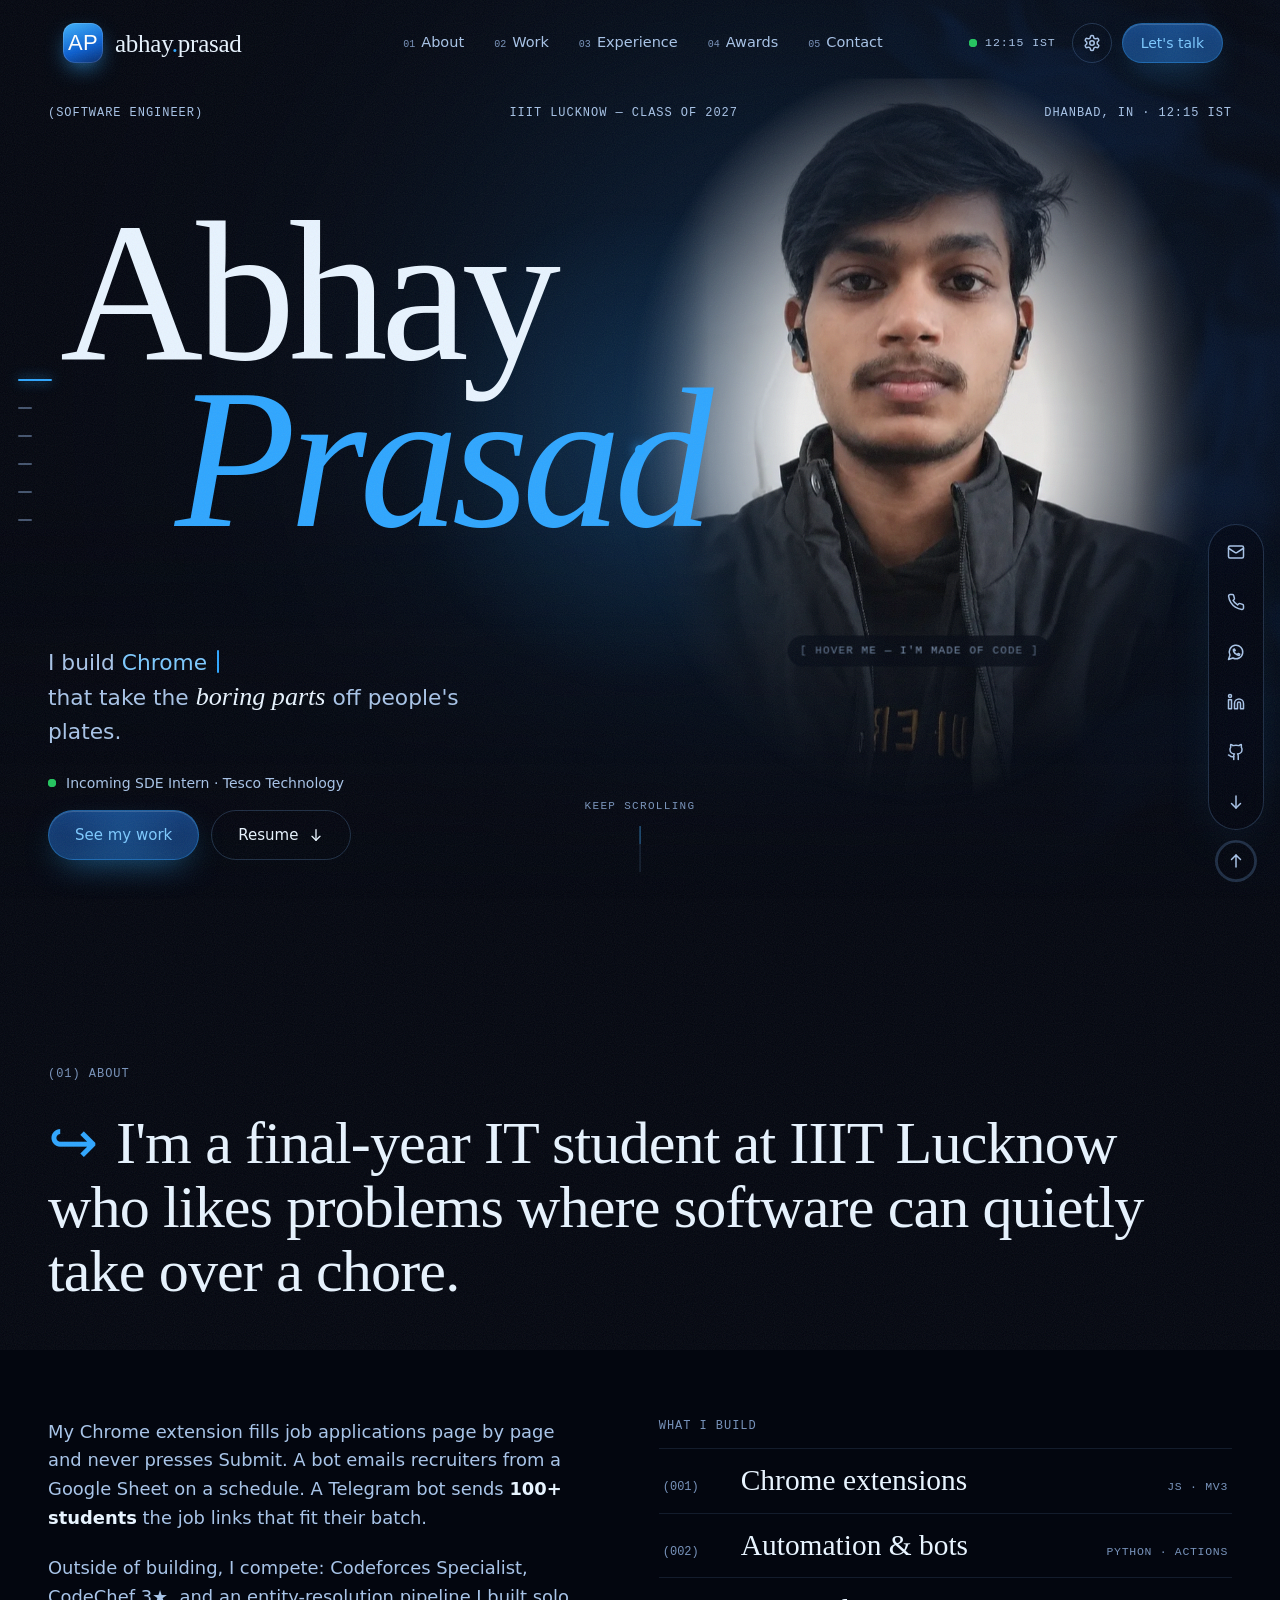
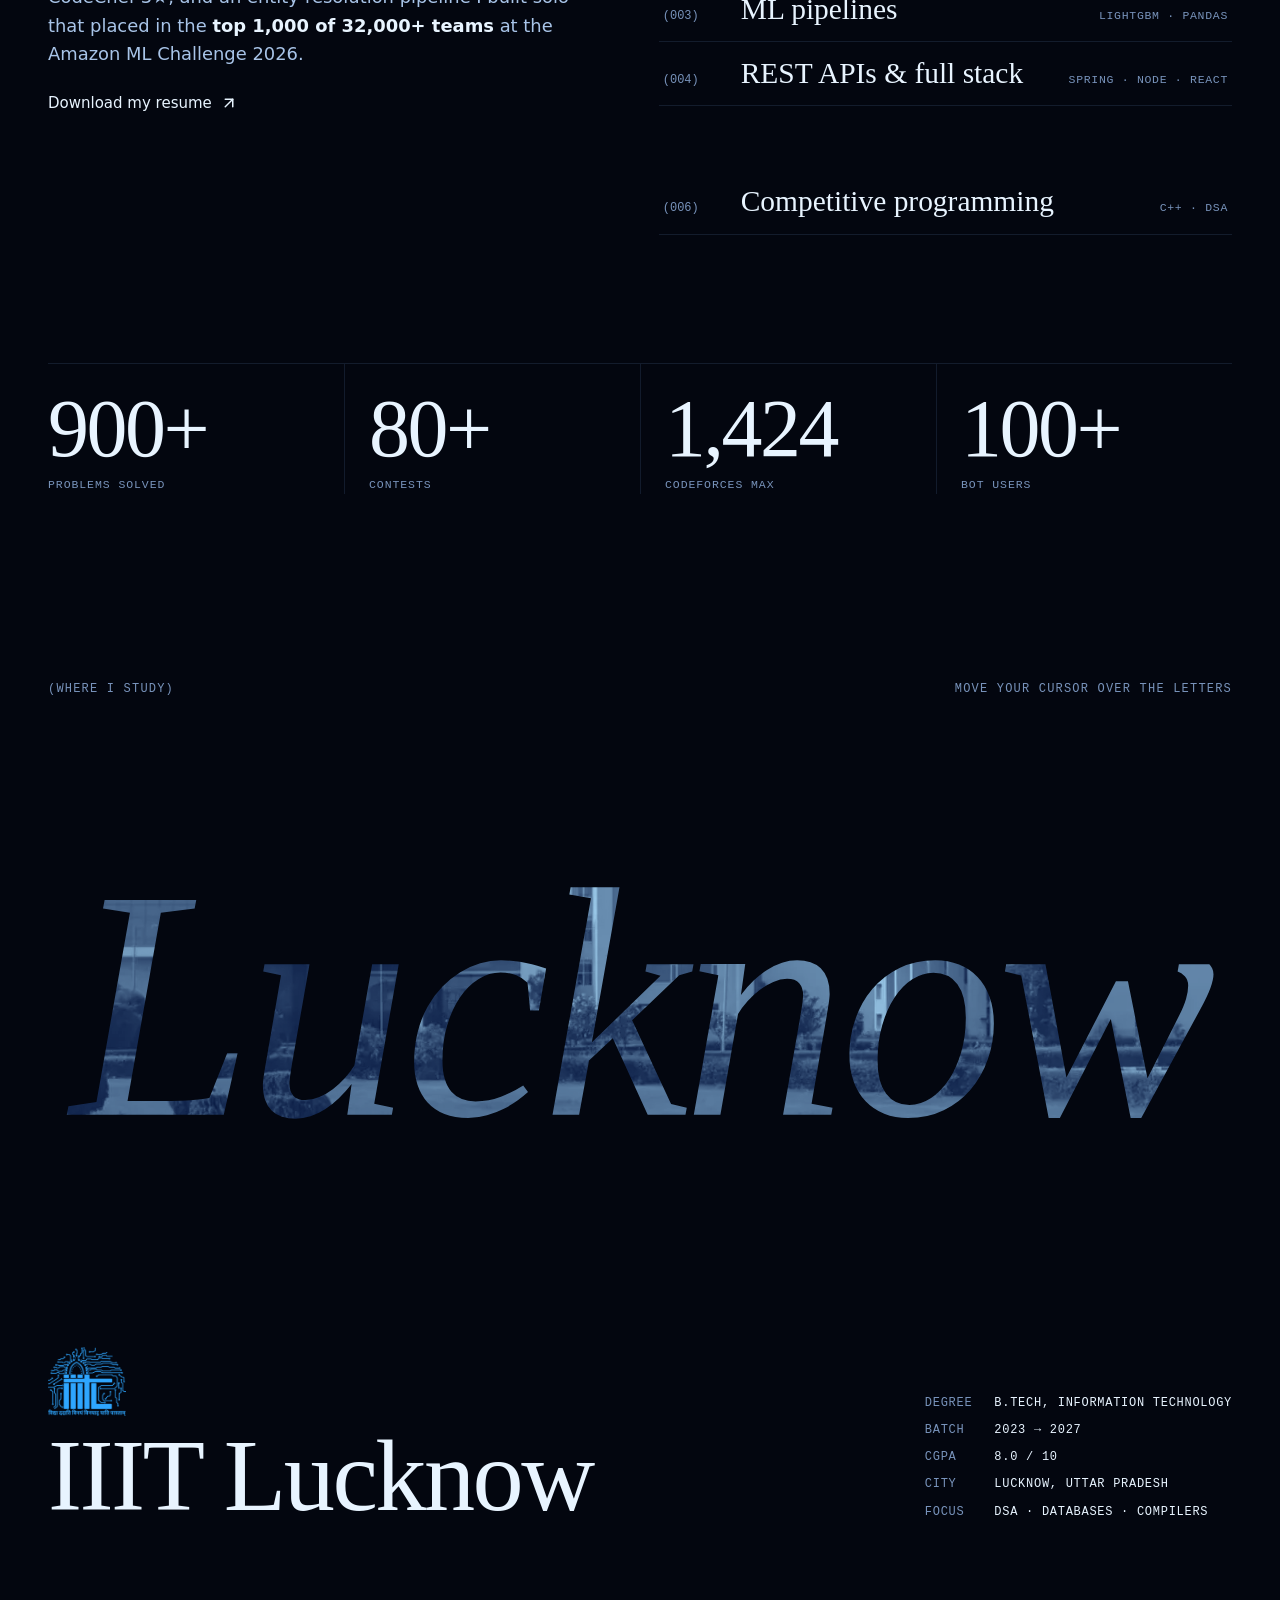
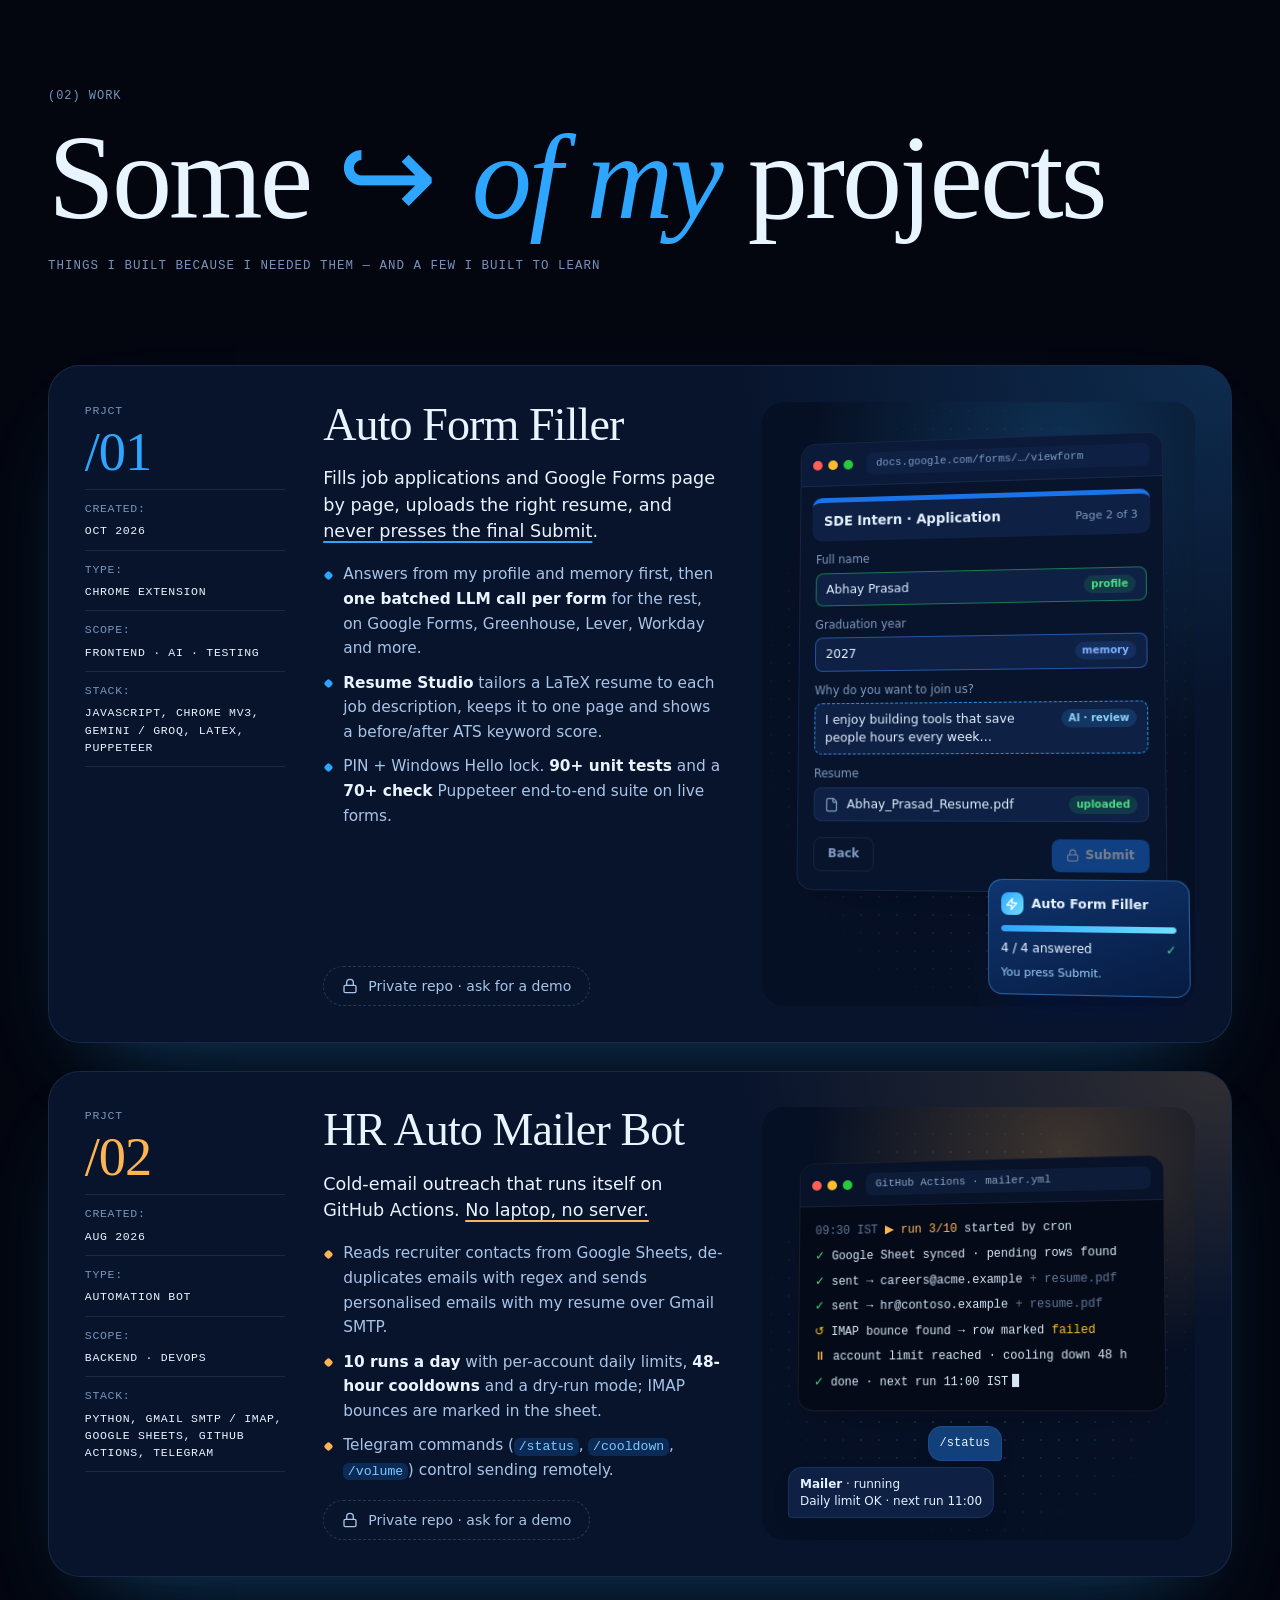
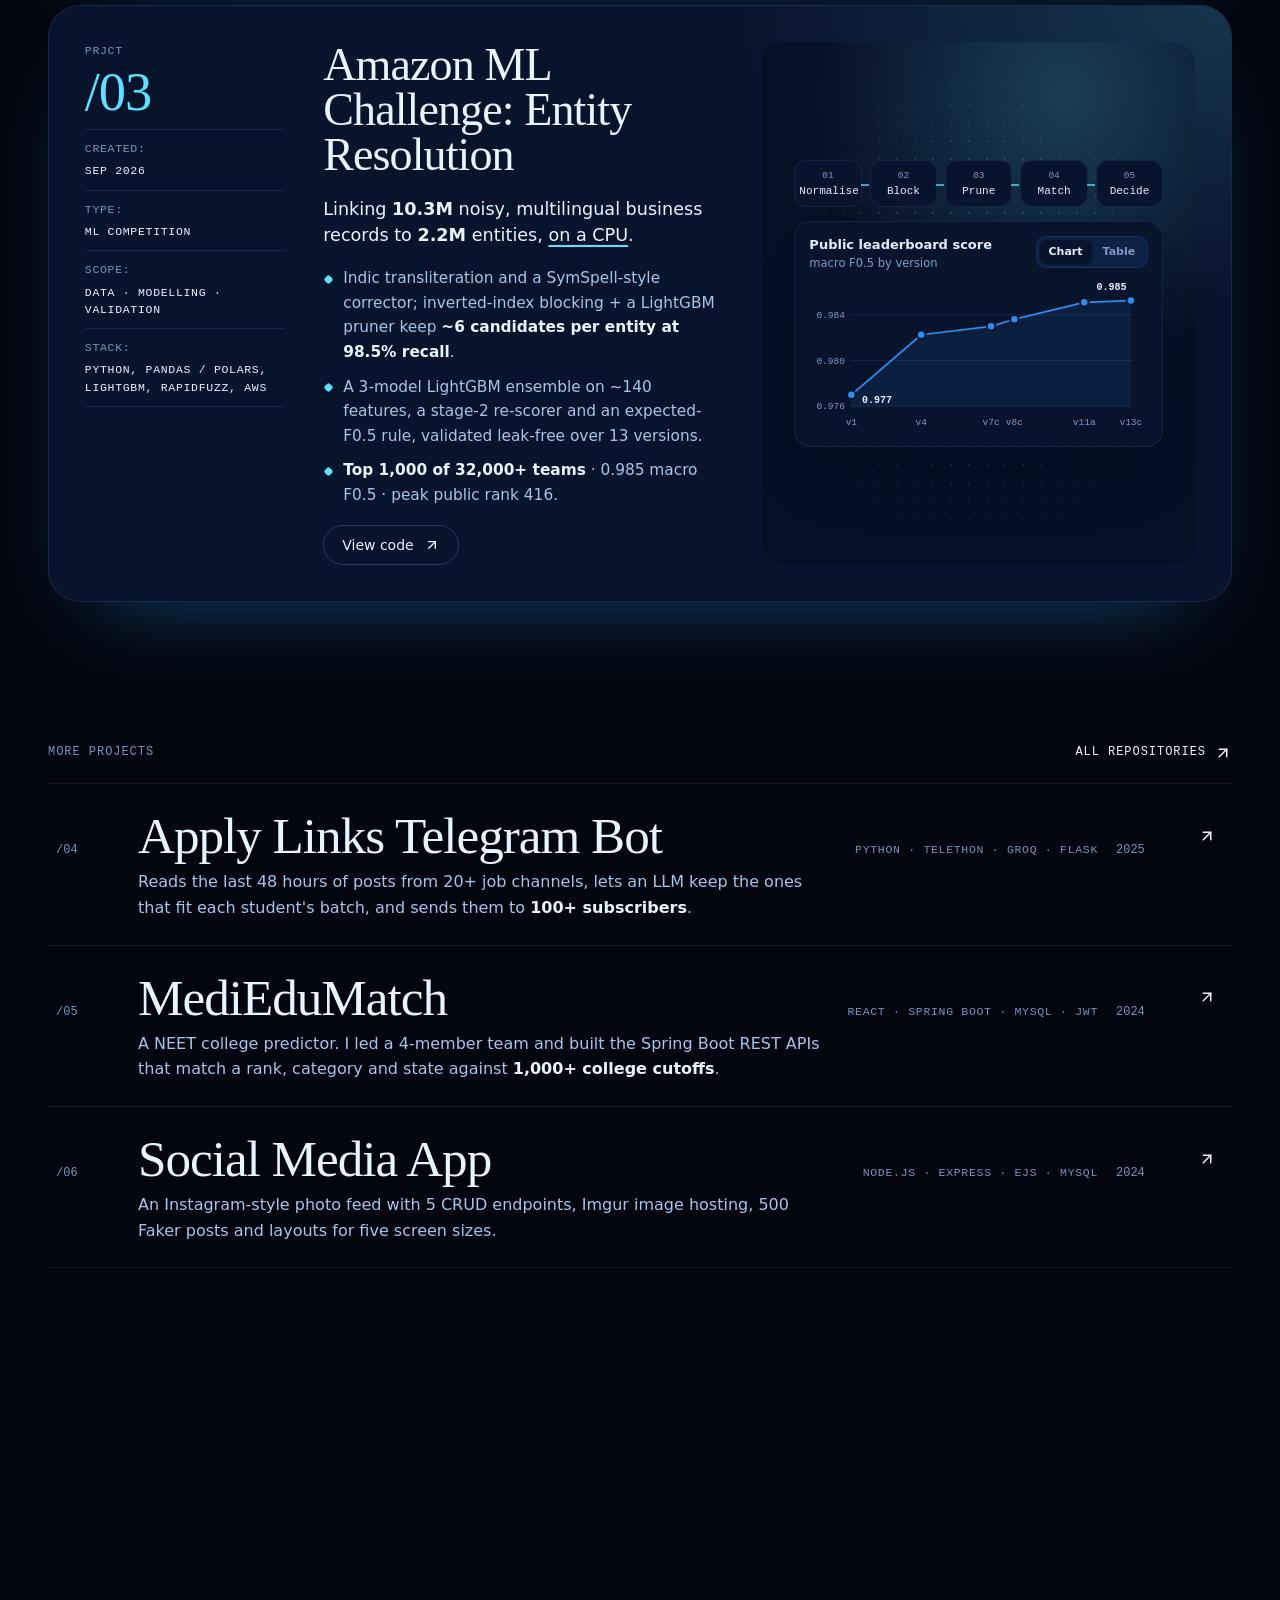
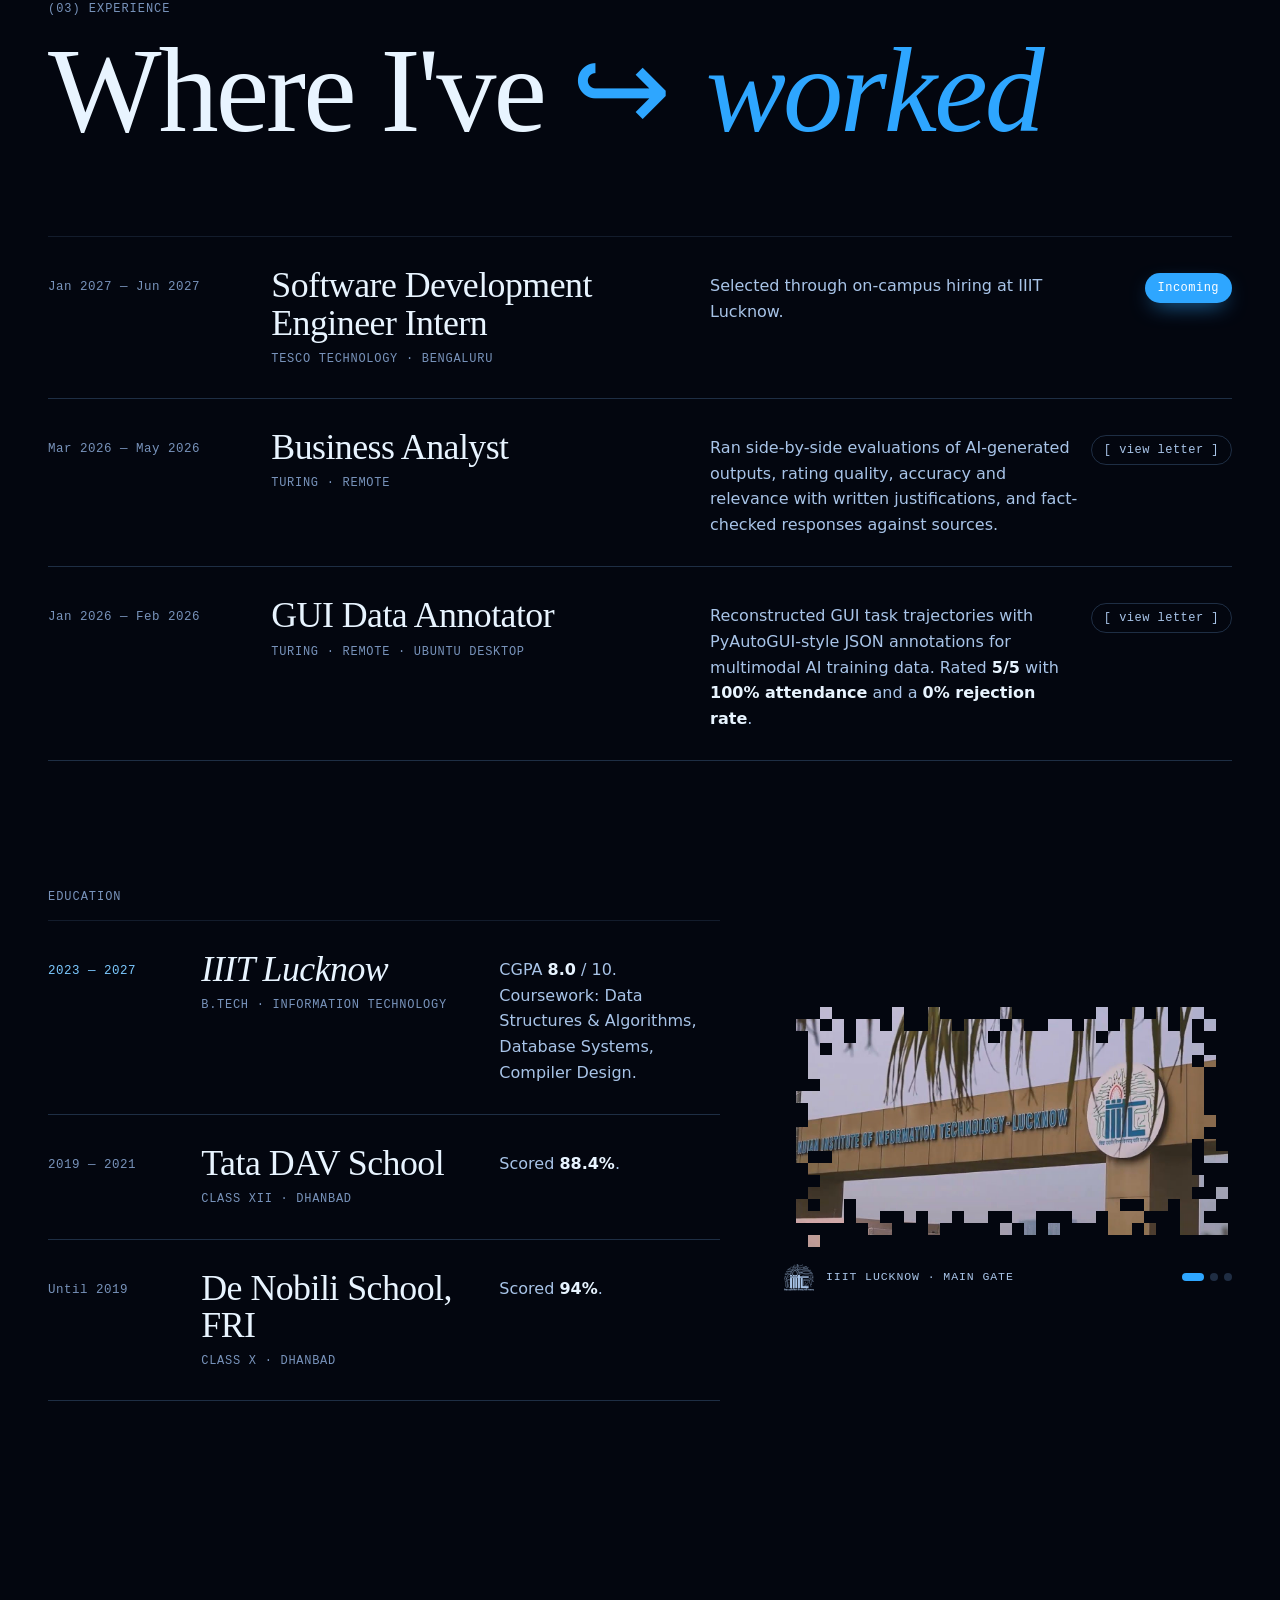
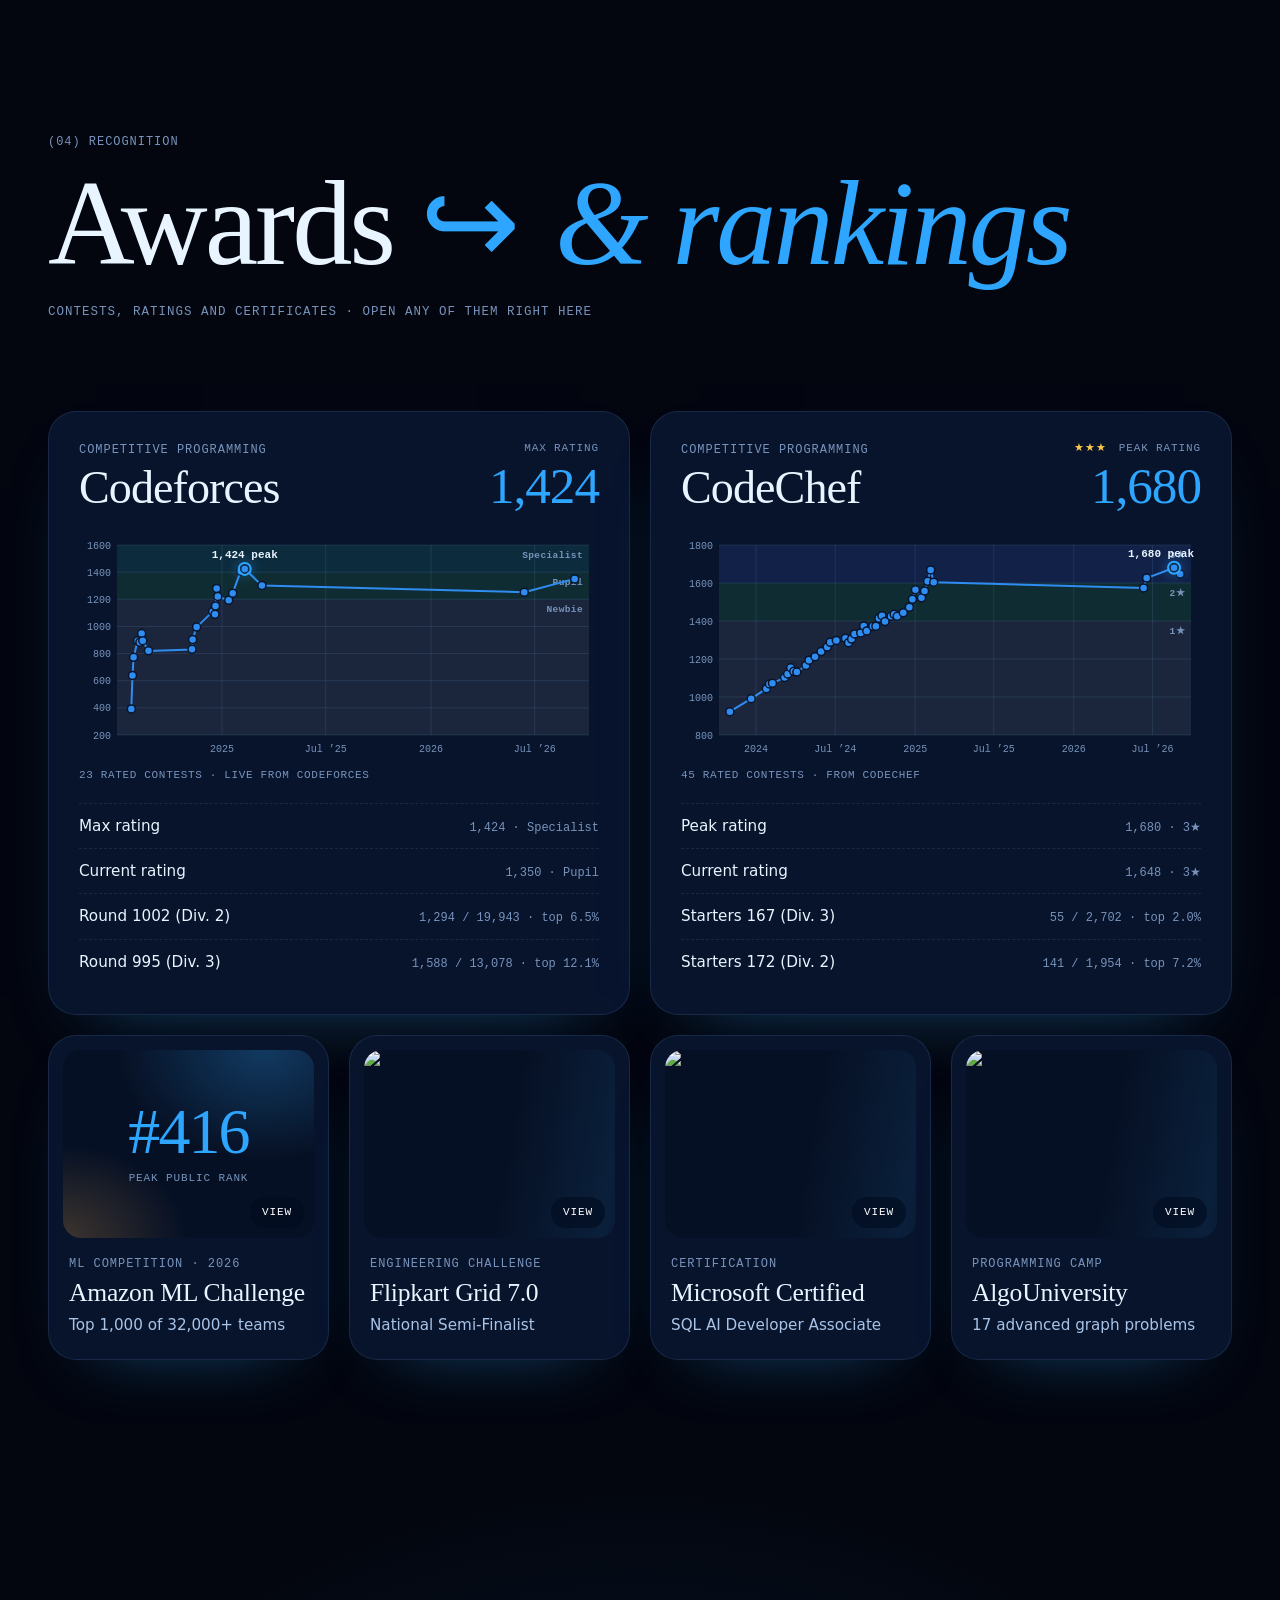
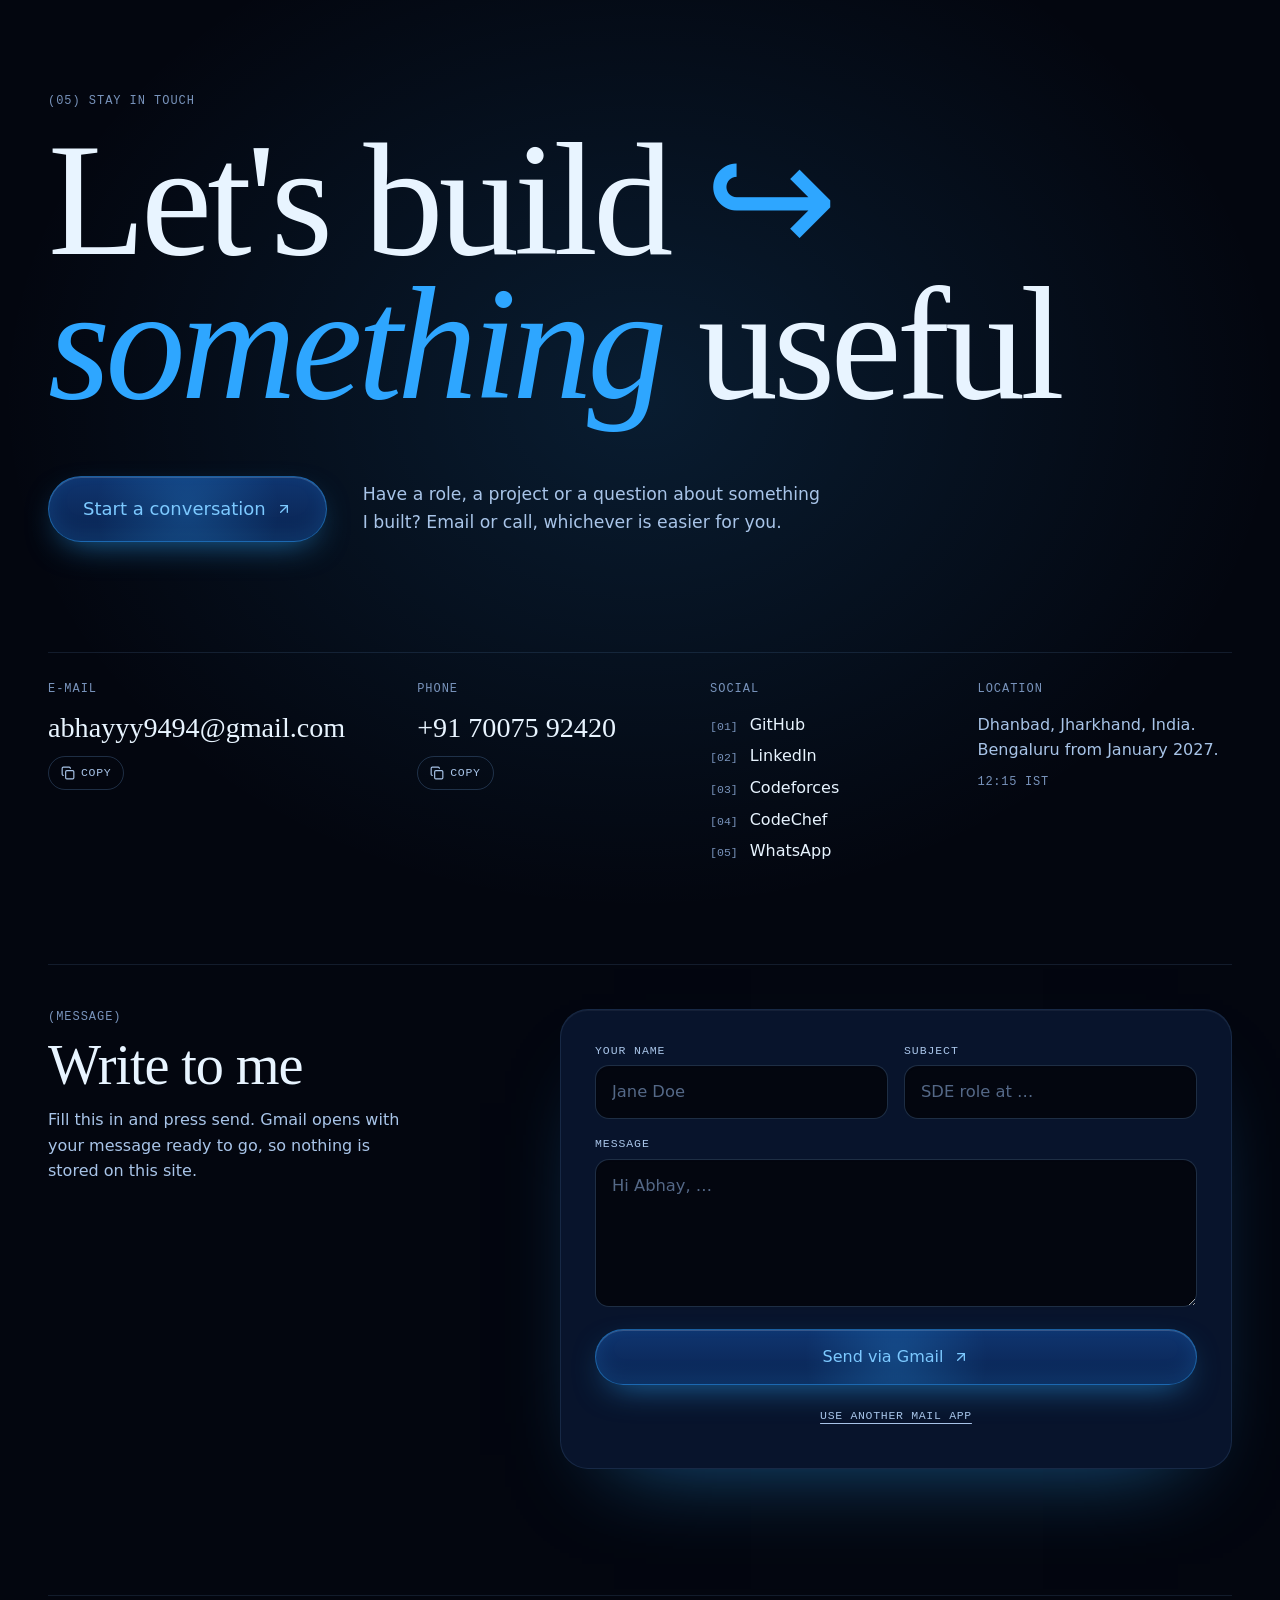
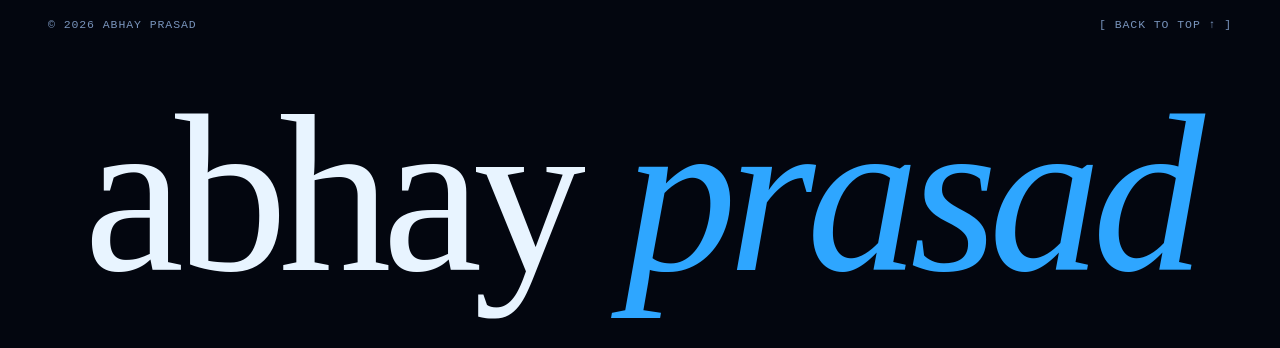
==== commit 7beb216e: "Blue theme, Netflix-style intro, rating graphs, quick-contact dock and section rail - Navy and elect" ====
--- a/index.html
+++ b/index.html
@@ -3,10 +3,12 @@
 <head>
   <meta charset="utf-8">
   <meta name="viewport" content="width=device-width, initial-scale=1, viewport-fit=cover">
+  <meta http-equiv="Content-Security-Policy" content="default-src 'self'; script-src 'self' https://cdn.jsdelivr.net 'sha256-GbhfHhKfNLwe/QvNfv8DDi42LbeVNjI7Xmx8hQuxY8M='; style-src 'self' 'unsafe-inline' https://fonts.googleapis.com; font-src https://fonts.gstatic.com; img-src 'self' data: https://drive.google.com https://*.googleusercontent.com; connect-src 'self' https://codeforces.com; frame-src https://drive.google.com https://accounts.google.com; object-src 'none'; base-uri 'self'; form-action 'self'; upgrade-insecure-requests">
+  <meta name="referrer" content="strict-origin-when-cross-origin">
   <title>Abhay Prasad · Software Engineer</title>
   <meta name="description" content="Abhay Prasad: final-year B.Tech IT student at IIIT Lucknow and incoming SDE intern at Tesco Technology. I build Chrome extensions, bots and ML pipelines. Codeforces Specialist, Amazon ML Challenge 2026 top 1,000.">
   <meta name="author" content="Abhay Prasad">
-  <meta name="theme-color" content="#f4effc">
+  <meta name="theme-color" content="#03060f">
   <link rel="canonical" href="https://abhay9494.github.io/">
 
   <meta property="og:type" content="website">
@@ -23,8 +25,8 @@
 
   <link rel="preconnect" href="https://fonts.googleapis.com">
   <link rel="preconnect" href="https://fonts.gstatic.com" crossorigin>
-  <link rel="preconnect" href="https://cdn.jsdelivr.net" crossorigin>
-  <link href="https://fonts.googleapis.com/css2?family=Instrument+Serif:ital@0;1&family=Geist:wght@300..700&family=Geist+Mono:wght@400;500&display=swap" rel="stylesheet">
+  <link rel="preconnect" href="https://cdn.jsdelivr.net" crossorigin="anonymous">
+  <link href="https://fonts.googleapis.com/css2?family=Bebas+Neue&family=Instrument+Serif:ital@0;1&family=Geist:wght@300..700&family=Geist+Mono:wght@400;500&display=swap" rel="stylesheet">
   <link rel="preload" as="image" href="assets/img/abhay.webp" type="image/webp">
   <link rel="stylesheet" href="assets/css/style.css">
 
@@ -32,15 +34,15 @@
     (function () {
       var r = document.documentElement, t, m, seen;
       try { t = localStorage.getItem('theme'); m = localStorage.getItem('motion'); seen = sessionStorage.getItem('intro'); } catch (e) {}
-      if (t !== 'light' && t !== 'dark') t = matchMedia('(prefers-color-scheme: dark)').matches ? 'dark' : 'light';
-      var reduced = m ? m === 'reduced' : matchMedia('(prefers-reduced-motion: reduce)').matches;
+      if (t !== 'light' && t !== 'dark') t = 'dark';
+      var reduced = m === 'reduced';
       r.dataset.theme = t;
       r.dataset.motion = reduced ? 'reduced' : 'full';
       r.classList.add('js');
       if (!reduced) {
         r.classList.add('intro-pending');
         if (!seen) r.classList.add('is-loading');
-        setTimeout(function () { r.classList.remove('is-loading', 'intro-pending'); }, 5000);
+        setTimeout(function () { r.classList.remove('is-loading', 'intro-pending'); }, 6500);
       }
     })();
   </script>
@@ -73,6 +75,15 @@
       <symbol id="i-file" viewBox="0 0 24 24"><path d="M15 2H6a2 2 0 0 0-2 2v16a2 2 0 0 0 2 2h12a2 2 0 0 0 2-2V7Z"/><path d="M14 2v4a2 2 0 0 0 2 2h4"/></symbol>
       <symbol id="i-bolt" viewBox="0 0 24 24"><path d="M13 2 3 14h9l-1 8 10-12h-9l1-8z"/></symbol>
       <symbol id="i-copy" viewBox="0 0 24 24"><rect width="14" height="14" x="8" y="8" rx="2"/><path d="M4 16c-1.1 0-2-.9-2-2V4c0-1.1.9-2 2-2h10c1.1 0 2 .9 2 2"/></symbol>
+      <symbol id="i-mail" viewBox="0 0 24 24"><rect width="20" height="16" x="2" y="4" rx="2"/><path d="m22 7-8.97 5.7a1.94 1.94 0 0 1-2.06 0L2 7"/></symbol>
+      <symbol id="i-phone" viewBox="0 0 24 24"><path d="M22 16.92v3a2 2 0 0 1-2.18 2 19.8 19.8 0 0 1-8.63-3.07 19.5 19.5 0 0 1-6-6A19.8 19.8 0 0 1 2.12 4.18 2 2 0 0 1 4.11 2h3a2 2 0 0 1 2 1.72c.13.96.36 1.9.7 2.81a2 2 0 0 1-.45 2.11L8.09 9.91a16 16 0 0 0 6 6l1.27-1.27a2 2 0 0 1 2.11-.45c.91.34 1.85.57 2.81.7A2 2 0 0 1 22 16.92z"/></symbol>
+      <symbol id="i-chat" viewBox="0 0 24 24"><path d="M7.9 20A9 9 0 1 0 4 16.1L2 22Z"/><path d="M8.5 10.5c.5 2 2.5 4 5 5l1.5-1.5 2 1-.5 1.5c-3.5.5-8.5-4.5-8-8l1.5-.5 1 2Z"/></symbol>
+      <symbol id="i-message" viewBox="0 0 24 24"><path d="M21 15a2 2 0 0 1-2 2H7l-4 4V5a2 2 0 0 1 2-2h14a2 2 0 0 1 2 2z"/><path d="M8 9h8M8 13h5"/></symbol>
+      <symbol id="i-linkedin" viewBox="0 0 24 24"><path d="M16 8a6 6 0 0 1 6 6v7h-4v-7a2 2 0 0 0-4 0v7h-4v-7a6 6 0 0 1 6-6z"/><rect width="4" height="12" x="2" y="9"/><circle cx="4" cy="4" r="2"/></symbol>
+      <symbol id="i-github" viewBox="0 0 24 24"><path d="M15 22v-4a4.8 4.8 0 0 0-1-3.5c3 0 6-2 6-5.5.08-1.25-.27-2.48-1-3.5.28-1.15.28-2.35 0-3.5 0 0-1 0-3 1.5-2.64-.5-5.36-.5-8 0C6 2 5 2 5 2c-.3 1.15-.3 2.35 0 3.5A5.4 5.4 0 0 0 4 9c0 3.5 3 5.5 6 5.5-.39.49-.68 1.05-.85 1.65-.17.6-.22 1.23-.15 1.85v4"/><path d="M9 18c-4.51 2-5-2-7-2"/></symbol>
+      <symbol id="i-up" viewBox="0 0 24 24"><path d="M12 20V4"/><path d="m6 10 6-6 6 6"/></symbol>
+      <symbol id="i-x" viewBox="0 0 24 24"><path d="M18 6 6 18M6 6l12 12"/></symbol>
+      <symbol id="i-gear" viewBox="0 0 24 24"><path d="M12.22 2h-.44a2 2 0 0 0-2 2v.18a2 2 0 0 1-1 1.73l-.43.25a2 2 0 0 1-2 0l-.15-.08a2 2 0 0 0-2.73.73l-.22.38a2 2 0 0 0 .73 2.73l.15.1a2 2 0 0 1 1 1.72v.51a2 2 0 0 1-1 1.74l-.15.09a2 2 0 0 0-.73 2.73l.22.38a2 2 0 0 0 2.73.73l.15-.08a2 2 0 0 1 2 0l.43.25a2 2 0 0 1 1 1.73V20a2 2 0 0 0 2 2h.44a2 2 0 0 0 2-2v-.18a2 2 0 0 1 1-1.73l.43-.25a2 2 0 0 1 2 0l.15.08a2 2 0 0 0 2.73-.73l.22-.39a2 2 0 0 0-.73-2.73l-.15-.08a2 2 0 0 1-1-1.74v-.5a2 2 0 0 1 1-1.74l.15-.09a2 2 0 0 0 .73-2.73l-.22-.38a2 2 0 0 0-2.73-.73l-.15.08a2 2 0 0 1-2 0l-.43-.25a2 2 0 0 1-1-1.73V4a2 2 0 0 0-2-2z"/><circle cx="12" cy="12" r="3"/></symbol>
       <symbol id="i-star" viewBox="0 0 24 24"><path d="m12 2 3.09 6.26L22 9.27l-5 4.87 1.18 6.88L12 17.77l-6.18 3.25L7 14.14 2 9.27l6.91-1.01L12 2z"/></symbol>
     </defs>
   </svg>
@@ -81,11 +92,10 @@
 
   <!-- Intro -->
   <div class="loader" aria-hidden="true">
-    <div class="loader-mark">
-      <span class="loader-name">Abhay <em>Prasad</em></span>
-      <span class="loader-sub mono">Software engineer — portfolio ©<span data-year>2026</span></span>
+    <div class="nf">
+      <div class="nf-logo"><span class="nf-l" data-l="A">A</span><span class="nf-l" data-l="P">P</span></div>
+      <div class="nf-streaks"></div>
     </div>
-    <span class="loader-count mono"><span data-count-load>000</span></span>
   </div>
 
   <div class="grain" aria-hidden="true"></div>
@@ -94,19 +104,28 @@
 
   <!-- Header -->
   <header class="site-header">
-    <a class="logo" href="#home" aria-label="Abhay Prasad, home">abhay<span>.</span>prasad</a>
-
-    <nav class="nav" aria-label="Primary">
-      <a class="roll" href="#about"><span class="roll-in"><span>About</span><span aria-hidden="true">About</span></span></a>
-      <a class="roll" href="#work"><span class="roll-in"><span>Work</span><span aria-hidden="true">Work</span></span></a>
-      <a class="roll" href="#experience"><span class="roll-in"><span>Experience</span><span aria-hidden="true">Experience</span></span></a>
-      <a class="roll" href="#awards"><span class="roll-in"><span>Awards</span><span aria-hidden="true">Awards</span></span></a>
-    </nav>
-
-    <div class="header-actions">
-      <button class="text-btn settings-btn" type="button" aria-expanded="false" aria-controls="settings">Settings</button>
-      <a class="pill pill-glow pill-sm magnetic" href="#contact"><span>Let's talk</span></a>
-      <button class="text-btn menu-btn" type="button" aria-expanded="false" aria-controls="menu">Menu</button>
+    <div class="hdr">
+      <a class="logo" href="#home" aria-label="Abhay Prasad, home">
+        <span class="logo-ap" aria-hidden="true">AP</span>
+        <span class="logo-text">abhay<span>.</span>prasad</span>
+      </a>
+
+      <nav class="nav" aria-label="Primary">
+        <span class="nav-ind" aria-hidden="true"></span>
+        <a class="roll" href="#about" data-sec="about"><span class="idx mono">01</span><span class="roll-in"><span>About</span><span aria-hidden="true">About</span></span></a>
+        <a class="roll" href="#work" data-sec="work"><span class="idx mono">02</span><span class="roll-in"><span>Work</span><span aria-hidden="true">Work</span></span></a>
+        <a class="roll" href="#experience" data-sec="experience"><span class="idx mono">03</span><span class="roll-in"><span>Experience</span><span aria-hidden="true">Experience</span></span></a>
+        <a class="roll" href="#awards" data-sec="awards"><span class="idx mono">04</span><span class="roll-in"><span>Awards</span><span aria-hidden="true">Awards</span></span></a>
+        <a class="roll" href="#contact" data-sec="contact"><span class="idx mono">05</span><span class="roll-in"><span>Contact</span><span aria-hidden="true">Contact</span></span></a>
+      </nav>
+
+      <div class="header-actions">
+        <span class="hdr-time mono"><span class="pulse" aria-hidden="true"></span><span data-clock>--:--</span> IST</span>
+        <button class="icon-round settings-btn" type="button" aria-label="Settings" aria-expanded="false" aria-controls="settings"><svg class="ic"><use href="#i-gear"/></svg></button>
+        <a class="pill pill-glow pill-sm magnetic hdr-cta" href="#contact"><span>Let's talk</span></a>
+        <button class="text-btn menu-btn" type="button" aria-expanded="false" aria-controls="menu">Menu</button>
+      </div>
+      <span class="hdr-progress" aria-hidden="true"><i></i></span>
     </div>
 
     <div class="settings" id="settings" hidden>
@@ -121,7 +140,6 @@
         <input type="checkbox" data-setting="motion">
         <i aria-hidden="true"></i>
       </label>
-      <p class="settings-note mono" data-motion-note></p>
     </div>
   </header>
 
@@ -143,6 +161,35 @@
     </div>
   </div>
 
+  <!-- Section rail (left edge) -->
+  <nav class="rail" aria-label="Sections">
+    <a href="#home" data-sec="home"><i></i><span>Home</span></a>
+    <a href="#about" data-sec="about"><i></i><span>About</span></a>
+    <a href="#work" data-sec="work"><i></i><span>Work</span></a>
+    <a href="#experience" data-sec="experience"><i></i><span>Experience</span></a>
+    <a href="#awards" data-sec="awards"><i></i><span>Awards</span></a>
+    <a href="#contact" data-sec="contact"><i></i><span>Contact</span></a>
+  </nav>
+
+  <!-- Quick contact + back to top (bottom-right) -->
+  <aside class="fab" aria-label="Quick contact">
+    <div class="fab-list" id="fab-list">
+      <a class="fab-btn" data-gmail href="#contact" aria-label="Email me"><svg class="ic"><use href="#i-mail"/></svg><span class="fab-tip">Email</span></a>
+      <a class="fab-btn" data-tel href="#contact" aria-label="Call me"><svg class="ic"><use href="#i-phone"/></svg><span class="fab-tip">Call</span></a>
+      <a class="fab-btn" data-wa href="#contact" aria-label="WhatsApp"><svg class="ic"><use href="#i-chat"/></svg><span class="fab-tip">WhatsApp</span></a>
+      <a class="fab-btn" href="https://www.linkedin.com/in/abhay9494" target="_blank" rel="noopener" aria-label="LinkedIn"><svg class="ic"><use href="#i-linkedin"/></svg><span class="fab-tip">LinkedIn</span></a>
+      <a class="fab-btn" href="https://github.com/abhay9494" target="_blank" rel="noopener" aria-label="GitHub"><svg class="ic"><use href="#i-github"/></svg><span class="fab-tip">GitHub</span></a>
+      <a class="fab-btn" href="assets/Abhay_Prasad_Resume.pdf" download aria-label="Download resume"><svg class="ic"><use href="#i-down"/></svg><span class="fab-tip">Resume</span></a>
+    </div>
+    <button class="fab-toggle" type="button" aria-expanded="false" aria-controls="fab-list" aria-label="Contact options">
+      <svg class="ic fab-open"><use href="#i-message"/></svg><svg class="ic fab-close"><use href="#i-x"/></svg>
+    </button>
+    <a class="fab-top" href="#home" aria-label="Back to top">
+      <svg class="ring" viewBox="0 0 44 44" aria-hidden="true"><circle cx="22" cy="22" r="20"/><circle class="ring-p" cx="22" cy="22" r="20" pathLength="1"/></svg>
+      <svg class="ic"><use href="#i-up"/></svg>
+    </a>
+  </aside>
+
   <main id="main">
     <!-- ================= HERO ================= -->
     <section class="hero" id="home">
@@ -236,17 +283,17 @@
             <filter id="duo-light" color-interpolation-filters="sRGB">
               <feColorMatrix type="matrix" values=".33 .33 .33 0 0  .33 .33 .33 0 0  .33 .33 .33 0 0  0 0 0 1 0"/>
               <feComponentTransfer>
-                <feFuncR type="table" tableValues=".09 .73"/>
-                <feFuncG type="table" tableValues=".05 .61"/>
-                <feFuncB type="table" tableValues=".22 1"/>
+                <feFuncR type="table" tableValues=".02 .6"/>
+                <feFuncG type="table" tableValues=".07 .82"/>
+                <feFuncB type="table" tableValues=".2 1"/>
               </feComponentTransfer>
             </filter>
             <filter id="duo-dark" color-interpolation-filters="sRGB">
               <feColorMatrix type="matrix" values=".33 .33 .33 0 0  .33 .33 .33 0 0  .33 .33 .33 0 0  0 0 0 1 0"/>
               <feComponentTransfer>
-                <feFuncR type="table" tableValues=".16 .85"/>
-                <feFuncG type="table" tableValues=".09 .78"/>
-                <feFuncB type="table" tableValues=".32 1"/>
+                <feFuncR type="table" tableValues=".03 .68"/>
+                <feFuncG type="table" tableValues=".1 .88"/>
+                <feFuncB type="table" tableValues=".26 1"/>
               </feComponentTransfer>
             </filter>
             <radialGradient id="spot-grad">
@@ -669,13 +716,13 @@
               </div>
               <p class="aw-big"><small class="mono">max rating</small>1,424</p>
             </header>
-            <figure class="cf-chart" data-cf>
+            <figure class="cf-chart" data-rating="cf">
               <div class="cf-plot"></div>
-              <figcaption class="mono"><span data-cf-meta>23 rated contests</span> · live from Codeforces</figcaption>
+              <figcaption class="mono"><span data-meta>23 rated contests</span> · live from Codeforces</figcaption>
             </figure>
             <ul class="aw-facts">
               <li><span>Max rating</span><span class="mono">1,424 · Specialist</span></li>
-              <li><span>Current rating</span><span class="mono" data-cf-now>1,350 · Pupil</span></li>
+              <li><span>Current rating</span><span class="mono" data-now>1,350 · Pupil</span></li>
               <li><span>Round 1002 (Div. 2)</span><span class="mono">1,294 / 19,943 · top 6.5%</span></li>
               <li><span>Round 995 (Div. 3)</span><span class="mono">1,588 / 13,078 · top 12.1%</span></li>
             </ul>
@@ -688,21 +735,15 @@
                 <p class="label mono">Competitive programming</p>
                 <h3>CodeChef</h3>
               </div>
-              <p class="aw-big"><small class="mono">peak rating</small>1,680</p>
+              <p class="aw-big"><small class="mono"><span class="stars-mini" aria-label="3 stars">★★★</span> peak rating</small>1,680</p>
             </header>
-            <div class="cc-visual">
-              <div class="cc-stars" role="img" aria-label="3 stars">
-                <svg class="ic"><use href="#i-star"/></svg><svg class="ic"><use href="#i-star"/></svg><svg class="ic"><use href="#i-star"/></svg>
-                <span class="mono">3★ coder</span>
-              </div>
-              <div class="cc-bars">
-                <div class="cc-bar"><span class="mono">Starters 167 · Div. 3</span><span class="bar" title="Ahead of 98.0% of participants"><span style="--w:98.0"></span></span><b class="mono">ahead of 98.0%</b></div>
-                <div class="cc-bar"><span class="mono">Starters 172 · Div. 2</span><span class="bar" title="Ahead of 92.8% of participants"><span style="--w:92.8"></span></span><b class="mono">ahead of 92.8%</b></div>
-              </div>
-            </div>
+            <figure class="cf-chart" data-rating="cc">
+              <div class="cf-plot"></div>
+              <figcaption class="mono"><span data-meta>45 rated contests</span> · from CodeChef</figcaption>
+            </figure>
             <ul class="aw-facts">
               <li><span>Peak rating</span><span class="mono">1,680 · 3★</span></li>
-              <li><span>Progress</span><span class="mono">+200 in under six months</span></li>
+              <li><span>Current rating</span><span class="mono" data-now>1,648 · 3★</span></li>
               <li><span>Starters 167 (Div. 3)</span><span class="mono">55 / 2,702 · top 2.0%</span></li>
               <li><span>Starters 172 (Div. 2)</span><span class="mono">141 / 1,954 · top 7.2%</span></li>
             </ul>
@@ -862,14 +903,15 @@
     </div>
   </template>
 
+  <script type="application/json" id="cc-data">[[1698856680,923,12073,"Starters 106 Div. 4"],[1703091606,991,12050,"Starters 113 Div. 4"],[1706113806,1044,12196,"Starters 118 Div. 4"],[1706718606,1069,15439,"Starters 119 Div. 4"],[1707323760,1073,20548,"Starters 120 Div. 4"],[1709742606,1102,15449,"Starters 124 Div. 4"],[1710347408,1121,15997,"Starters 125 Div. 4"],[1710952206,1154,9650,"Starters 126 Div. 4"],[1711557006,1135,21925,"Starters 127 Div. 4"],[1712161806,1131,17398,"Starters 128 Div. 4"],[1713976206,1166,5647,"Starters 131 Div. 4"],[1714581006,1194,4493,"Starters 132 Div. 4"],[1715790960,1212,5800,"Starters 134 Div. 4"],[1717000206,1239,4655,"Starters 136 Div. 4"],[1718209806,1263,4765,"Starters 138 Div. 4"],[1718814606,1288,3714,"Starters 139 Div. 4"],[1720024206,1298,5607,"Starters 141 Div. 4"],[1721838606,1309,6605,"Starters 144 Div. 4"],[1722443406,1286,16154,"Starters 145 Div. 4"],[1723048204,1305,6818,"Starters 146 Div. 4 (Rated till 5 stars)"],[1723653006,1332,2093,"Starters 147 Div. 4 (Rated till 5 stars)"],[1724862606,1337,9304,"Starters 149"],[1725469206,1374,1063,"Starters 150"],[1726072206,1348,15525,"Starters 151 (rated)"],[1727281806,1372,4785,"Starters 153"],[1727886606,1373,8799,"Starters 154"],[1728491404,1414,847,"Starters 155"],[1729096204,1428,2096,"Starters 156"],[1729701004,1397,3102,"Starters 157"],[1730910606,1425,2634,"Starters 159"],[1731517204,1435,1409,"Starters 160"],[1732122004,1425,1660,"Starters 161"],[1733329804,1444,958,"Starters 163"],[1734539404,1473,780,"Starters 165"],[1735144204,1515,171,"Starters 166"],[1735749004,1564,55,"Starters 167"],[1736958604,1522,2973,"Starters 169"],[1737563404,1558,651,"Starters 170"],[1738168204,1609,213,"Starters 171"],[1738773002,1669,141,"Starters 172"],[1739379602,1604,2740,"Starters 173 (Rated upto < 2700)"],[1781109002,1574,1020,"Starters 242"],[1781713804,1626,232,"Starters 243"],[1787157120,1680,259,"Starters 252"],[1788366602,1648,951,"Starters 254"]]</script>
   <script type="application/json" id="cf-data">[[1722013500,392,17679,"CF Round 962 (Div. 3)"],[1722188100,639,12310,"Pinely Round 4 (Div. 1 + Div. 2)"],[1722357300,772,18357,"Edu CF Round 168 (Rated for Div. 2)"],[1722963600,894,14718,"CF Round 964 (Div. 4)"],[1723307700,884,17240,"CF Round 965 (Div. 2)"],[1723568100,948,15351,"CF Round 966 (Div. 3)"],[1723739700,895,17216,"Edu CF Round 169 (Rated for Div. 2)"],[1724603700,820,18203,"CF Round 968 (Div. 2)"],[1731173700,831,6624,"Refact.ai Match 1 (CF Round 985)"],[1731260100,904,5539,"CF Round 986 (Div. 2)"],[1731862200,995,5316,"CF Round 988 (Div. 3)"],[1734281400,1109,3022,"CF Round 993 (Div. 4)"],[1734629700,1089,9344,"CF Global Round 28"],[1734712500,1150,5628,"CF Round 994 (Div. 2)"],[1734886200,1280,1588,"CF Round 995 (Div. 3)"],[1735058100,1221,9288,"Edu CF Round 173 (Rated for Div. 2)"],[1736699700,1192,10941,"CF Round 996 (Div. 2)"],[1737306300,1245,4290,"CF Round 998 (Div. 3)"],[1738514100,1407,1294,"CF Round 1002 (Div. 2)"],[1739119800,1424,2099,"CF Round 1003 (Div. 4)"],[1741712700,1302,16830,"CF Round 1009 (Div. 3)"],[1781283900,1252,9187,"CF Round 1103 (Div. 3)"],[1788885300,1350,1805,"Edu CF Round 194 (Rated for Div. 2)"]]</script>
 
   <div class="toast" role="status" aria-live="polite"></div>
 
-  <script src="https://cdn.jsdelivr.net/npm/gsap@3.13.0/dist/gsap.min.js" defer></script>
-  <script src="https://cdn.jsdelivr.net/npm/gsap@3.13.0/dist/ScrollTrigger.min.js" defer></script>
-  <script src="https://cdn.jsdelivr.net/npm/gsap@3.13.0/dist/SplitText.min.js" defer></script>
-  <script src="https://cdn.jsdelivr.net/npm/lenis@1.3.4/dist/lenis.min.js" defer></script>
+  <script src="https://cdn.jsdelivr.net/npm/gsap@3.15.0/dist/gsap.min.js" integrity="sha384-XmJ9SoHtVOHoQUcKvFAzVXwdkKo1Ie3bhmSoIAkcdsHGaIrVJIkmozyq0FJeb/Ly" crossorigin="anonymous" defer></script>
+  <script src="https://cdn.jsdelivr.net/npm/gsap@3.15.0/dist/ScrollTrigger.min.js" integrity="sha384-wl5TeDVvOWt30Pbf8aSo2ZrzsOjddu3avOBvHe+p+OhJt9gP6w9YXmDkN5DK2/dF" crossorigin="anonymous" defer></script>
+  <script src="https://cdn.jsdelivr.net/npm/gsap@3.15.0/dist/SplitText.min.js" integrity="sha384-SWJ0lLVRoipvHh59xj0pL7uC7Ih51F+5smaFtrG+2nr+TlDZU5SYJHmxfolbeNTr" crossorigin="anonymous" defer></script>
+  <script src="https://cdn.jsdelivr.net/npm/lenis@1.3.26/dist/lenis.min.js" integrity="sha384-jqpi9VmOdhyLoLURgjCn7EpnG9BbnHW57ibIZoeaIU+erWDH3k8fQQg0xH2ySjnw" crossorigin="anonymous" defer></script>
   <script src="assets/js/fx.js" defer></script>
   <script src="assets/js/main.js" defer></script>
 </body>
--- a/assets/css/style.css
+++ b/assets/css/style.css
@@ -10,86 +10,88 @@
   --serif: "Instrument Serif", "Iowan Old Style", "Times New Roman", serif;
   --sans: "Geist", ui-sans-serif, system-ui, -apple-system, "Segoe UI", sans-serif;
   --mono: "Geist Mono", ui-monospace, SFMono-Regular, Consolas, monospace;
+  --display: "Bebas Neue", "Arial Narrow", Impact, sans-serif;
   --pad: clamp(16px, 4vw, 48px);
   --ease: cubic-bezier(.2, .8, .2, 1);
   --ease-io: cubic-bezier(.7, 0, .3, 1);
   --spring: cubic-bezier(.34, 1.56, .64, 1);
 
-  /* light (lavender paper) */
-  --bg: #f4effc;
-  --bg-2: #ece4fa;
-  --surface: #fbf8ff;
-  --ink: #1d1330;
-  --ink-2: #4a3e62;
-  --ink-3: #6f6488;
-  --line: rgba(29, 19, 48, .12);
-  --line-2: rgba(29, 19, 48, .22);
-  --accent: #7a3cf0;
-  --accent-ink: #5b25c9;
-  --accent-soft: #e4d7ff;
-  --glow: 122, 60, 240;
-  --ascii: #6a2fe0;
-  --c-violet: #7a3cf0;
-  --c-amber: #d97a0b;
-  --c-cyan: #0b8fb0;
+  /* light: icy blue paper */
+  --bg: #eef5fd;
+  --bg-2: #e1edfb;
+  --surface: #f8fbff;
+  --ink: #06142e;
+  --ink-2: #2f4a72;
+  --ink-3: #566f94;
+  --line: rgba(6, 20, 46, .12);
+  --line-2: rgba(6, 20, 46, .22);
+  --accent: #0a72d8;
+  --accent-ink: #0759b0;
+  --accent-soft: #d3e7fc;
+  --glow: 10, 114, 216;
+  --ascii: #0a62c0;
+  --c-violet: #0a72d8;
+  --c-amber: #c26a00;
+  --c-cyan: #0089a8;
   --star: #c88a00;
-  --gl-bg: #f4effc;
-  --gl-1: #d9c8ff;
-  --gl-2: #9a6bff;
-  --gl-3: #ffd9f1;
+  --gl-bg: #eef5fd;
+  --gl-1: #c4e0ff;
+  --gl-2: #3d9bff;
+  --gl-3: #d2f1ff;
 
   --mock-bg: #ffffff;
-  --mock-bar: #f5f1fb;
-  --mock-field: #f7f3fd;
-  --mock-stroke: rgba(29, 19, 48, .1);
-  --mock-text: #1d1330;
-  --mock-muted: #6f6688;
-  --chart-line: #5b4bdb;
-  --chart-grid: rgba(29, 19, 48, .1);
-  --tip-bg: #1d1330;
-  --tip-text: #f4effc;
+  --mock-bar: #f1f6fc;
+  --mock-field: #f4f8fd;
+  --mock-stroke: rgba(6, 20, 46, .1);
+  --mock-text: #06142e;
+  --mock-muted: #5c7397;
+  --chart-line: #1f6fd1;
+  --chart-grid: rgba(6, 20, 46, .1);
+  --tip-bg: #06142e;
+  --tip-text: #eef5fd;
   --tg-bot: #ffffff;
-  --tg-me: #e7dcff;
-  --tg-key: #f1ebfb;
+  --tg-me: #d6e9ff;
+  --tg-key: #edf3fb;
   color-scheme: light;
 }
 
+/* dark: the navy and electric blue of the reference image */
 :root[data-theme="dark"] {
-  --bg: #0d0916;
-  --bg-2: #140e21;
-  --surface: #171026;
-  --ink: #f0eaff;
-  --ink-2: #c4b9de;
-  --ink-3: #9a90b6;
-  --line: rgba(240, 234, 255, .1);
-  --line-2: rgba(240, 234, 255, .2);
-  --accent: #a77bff;
-  --accent-ink: #c6aaff;
-  --accent-soft: #2a1d48;
-  --glow: 167, 123, 255;
-  --ascii: #b896ff;
-  --c-violet: #a77bff;
+  --bg: #03060f;
+  --bg-2: #061024;
+  --surface: #08142c;
+  --ink: #e8f4ff;
+  --ink-2: #a8c4e8;
+  --ink-3: #7893bb;
+  --line: rgba(130, 185, 255, .12);
+  --line-2: rgba(130, 185, 255, .22);
+  --accent: #2ea6ff;
+  --accent-ink: #7cc9ff;
+  --accent-soft: #0b2a56;
+  --glow: 46, 166, 255;
+  --ascii: #49b4ff;
+  --c-violet: #2ea6ff;
   --c-amber: #ffb454;
-  --c-cyan: #3dd6f5;
+  --c-cyan: #5fe0ff;
   --star: #ffc94a;
-  --gl-bg: #0d0916;
-  --gl-1: #2c1760;
-  --gl-2: #7a3cf0;
-  --gl-3: #12405e;
-
-  --mock-bg: #171026;
-  --mock-bar: #1d1530;
-  --mock-field: #221a35;
-  --mock-stroke: rgba(240, 234, 255, .09);
-  --mock-text: #ece6fb;
-  --mock-muted: #9a90b6;
-  --chart-line: #8b7bff;
-  --chart-grid: rgba(240, 234, 255, .1);
-  --tip-bg: #f0eaff;
-  --tip-text: #0d0916;
-  --tg-bot: #221a33;
-  --tg-me: #3a2a66;
-  --tg-key: #2a2140;
+  --gl-bg: #03060f;
+  --gl-1: #0a2452;
+  --gl-2: #1e8fff;
+  --gl-3: #06345e;
+
+  --mock-bg: #08142c;
+  --mock-bar: #0b1a38;
+  --mock-field: #0e2044;
+  --mock-stroke: rgba(130, 185, 255, .1);
+  --mock-text: #e3f0ff;
+  --mock-muted: #7f9ac2;
+  --chart-line: #2f8cf0;
+  --chart-grid: rgba(130, 185, 255, .12);
+  --tip-bg: #e8f4ff;
+  --tip-text: #03060f;
+  --tg-bot: #0e2044;
+  --tg-me: #12407a;
+  --tg-key: #10244a;
   color-scheme: dark;
 }
 
@@ -153,7 +155,7 @@
 }
 .cursor-dot {
   position: absolute; left: 0; top: 0; width: 10px; height: 10px; margin: -5px 0 0 -5px; border-radius: 50%;
-  background: var(--accent);
+  background: var(--accent); box-shadow: 0 0 12px rgba(var(--glow), .8);
   transition: width .35s var(--ease), height .35s var(--ease), margin .35s var(--ease), background-color .3s, border-color .3s;
   border: 1px solid transparent;
 }
@@ -166,51 +168,172 @@
   opacity: 0; transition: opacity .2s; white-space: nowrap;
 }
 .cursor.label .cursor-label { opacity: 1; }
-html.has-cursor, html.has-cursor a, html.has-cursor button, html.has-cursor label { cursor: none; }
-html.has-cursor input, html.has-cursor textarea { cursor: text; }
-
-/* ---------- Loader ---------- */
+/* one cursor only: the custom one everywhere on the page… */
+html.has-cursor, html.has-cursor * { cursor: none !important; }
+html.has-cursor input, html.has-cursor textarea { cursor: text !important; }
+/* …except pop-ups, which sit above everything: there the normal cursor comes back */
+html.has-cursor dialog, html.has-cursor dialog * { cursor: auto !important; }
+html.has-cursor dialog a, html.has-cursor dialog button { cursor: pointer !important; }
+html.viewer-open .cursor, html.viewer-open .cursor-glow { opacity: 0 !important; }
+
+/* ---------- Loader: Netflix-style monogram that bursts into streaks of light ---------- */
 .loader { display: none; }
 html.is-loading { overflow: hidden; }
 html.is-loading .loader {
-  position: fixed; inset: 0; z-index: 250; display: grid; place-items: center; background: var(--bg);
-}
-.loader-mark { display: grid; justify-items: center; gap: 14px; overflow: hidden; padding: 0 16px; text-align: center; }
-.loader-name { font: 400 clamp(2.6rem, 6vw, 4.4rem)/1 var(--serif); letter-spacing: -.01em; }
-.loader-name em { color: var(--accent); }
-.loader-sub { font-size: 12px; letter-spacing: .1em; text-transform: uppercase; color: var(--ink-3); }
-.loader-count { position: absolute; right: var(--pad); bottom: 28px; font-size: 13px; letter-spacing: .1em; color: var(--ink-3); }
+  position: fixed; inset: 0; z-index: 250; display: grid; place-items: center;
+  background: #010309; overflow: hidden;
+}
+.nf { position: relative; width: 100%; height: 100%; display: grid; place-items: center; }
+.nf-logo {
+  position: relative; z-index: 2; display: flex; gap: .02em;
+  font: 400 clamp(150px, 30vh, 300px)/.8 var(--display); letter-spacing: -.01em;
+  will-change: transform, opacity;
+}
+.nf-l {
+  display: block; position: relative;
+  background:
+    repeating-linear-gradient(90deg, rgba(0, 10, 40, .35) 0 2px, transparent 2px 9px),
+    linear-gradient(180deg, #9fe0ff 0%, #2ea6ff 38%, #0b5fd6 70%, #062a6b 100%);
+  -webkit-background-clip: text; background-clip: text; color: transparent;
+  filter: drop-shadow(0 0 18px rgba(46, 166, 255, .65)) drop-shadow(0 0 60px rgba(30, 120, 255, .35));
+}
+.nf-l::after {
+  content: attr(data-l); position: absolute; inset: 0;
+  background: linear-gradient(105deg, transparent 35%, rgba(255, 255, 255, .85) 50%, transparent 65%) -150% 0 / 250% 100% no-repeat;
+  -webkit-background-clip: text; background-clip: text; color: transparent;
+  animation: nf-sweep 1.4s .35s var(--ease) forwards;
+}
+@keyframes nf-sweep { to { background-position: 150% 0; } }
+.nf-streaks { position: absolute; inset: 0; z-index: 1; pointer-events: none; }
+.nf-streaks i {
+  position: absolute; top: -10%; height: 120%; left: 50%; border-radius: 40%;
+  opacity: 0; transform-origin: 50% 50%; will-change: transform, opacity;
+  box-shadow: 0 0 18px currentColor;
+}
 .intro-pending .hero-name, .intro-pending [data-intro], .intro-pending .portrait { opacity: 0; }
 
-/* ---------- Header ---------- */
-.site-header {
-  position: fixed; top: 0; left: 0; right: 0; z-index: 100;
+/* ---------- Header: full-width at the top, a floating glass capsule once you scroll ---------- */
+.site-header { position: fixed; top: 0; left: 0; right: 0; z-index: 100; padding: 12px var(--pad) 0; pointer-events: none; }
+.hdr {
+  position: relative; pointer-events: auto;
   display: grid; grid-template-columns: 1fr auto 1fr; align-items: center; gap: 16px;
-  padding: 16px var(--pad);
-  transition: transform .5s var(--ease), background-color .4s, border-color .4s;
-  border-bottom: 1px solid transparent;
-}
-.site-header.scrolled {
-  background: color-mix(in oklab, var(--bg) 72%, transparent);
-  -webkit-backdrop-filter: blur(16px) saturate(150%);
-  backdrop-filter: blur(16px) saturate(150%);
-  border-bottom-color: var(--line);
-}
-.site-header.hide { transform: translateY(-105%); }
-.logo { font: 400 26px/1 var(--serif); letter-spacing: -.01em; justify-self: start; }
-.logo span { color: var(--accent); }
-.nav { display: flex; gap: 6px; }
-.roll { display: inline-flex; padding: 8px 12px; font-size: 14.5px; color: var(--ink-2); }
+  width: 100%; margin: 0 auto; padding: 8px 8px 8px 14px; border-radius: 22px;
+  border: 1px solid transparent; background: transparent;
+  transition: width .6s var(--ease), background-color .5s, border-color .5s, box-shadow .5s, padding .5s var(--ease), border-radius .5s;
+}
+.site-header.scrolled .hdr {
+  width: min(1180px, 100%);
+  padding: 6px 6px 6px 12px; border-radius: 999px;
+  background: color-mix(in oklab, var(--bg) 70%, transparent);
+  -webkit-backdrop-filter: blur(18px) saturate(160%); backdrop-filter: blur(18px) saturate(160%);
+  border-color: var(--line-2);
+  box-shadow: 0 18px 50px -24px rgba(var(--glow), .55), inset 0 1px 0 rgba(255, 255, 255, .06);
+}
+.logo { justify-self: start; display: inline-flex; align-items: center; gap: 12px; }
+.logo-ap {
+  position: relative; display: grid; place-items: center; width: 40px; height: 40px; border-radius: 12px;
+  font: 400 22px/1 var(--display); letter-spacing: .02em; color: #fff;
+  background: linear-gradient(160deg, #3fb4ff, #0a5fd0 60%, #062a6b);
+  box-shadow: 0 0 0 1px rgba(255, 255, 255, .14) inset, 0 8px 22px -6px rgba(var(--glow), .8);
+  overflow: hidden;
+}
+.logo-ap::after {
+  content: ""; position: absolute; inset: -40%;
+  background: linear-gradient(115deg, transparent 40%, rgba(255, 255, 255, .55) 50%, transparent 60%);
+  transform: translateX(-60%); transition: transform .9s var(--ease);
+}
+.logo:hover .logo-ap::after { transform: translateX(60%); }
+.logo-text { font: 400 25px/1 var(--serif); letter-spacing: -.01em; }
+.logo-text span { color: var(--accent); }
+.nav { position: relative; display: flex; gap: 2px; padding: 4px; border-radius: 999px; }
+.site-header.scrolled .nav { background: rgba(var(--glow), .06); }
+.nav-ind {
+  position: absolute; top: 4px; bottom: 4px; left: 0; width: 0; border-radius: 999px; opacity: 0; z-index: 0;
+  background: linear-gradient(180deg, rgba(var(--glow), .28), rgba(var(--glow), .12));
+  box-shadow: inset 0 0 0 1px rgba(var(--glow), .45), 0 0 22px -4px rgba(var(--glow), .7);
+  transition: left .55s var(--spring), width .55s var(--spring), opacity .3s;
+}
+.nav-ind.on { opacity: 1; }
+.roll { position: relative; z-index: 1; display: inline-flex; align-items: baseline; gap: 6px; padding: 8px 14px; border-radius: 999px; font-size: 14.5px; color: var(--ink-2); transition: color .3s; }
+.roll .idx { font-size: 10px; color: var(--ink-3); transition: color .3s; }
 .roll-in { position: relative; display: inline-grid; overflow: hidden; height: 1.35em; line-height: 1.35em; }
 .roll-in > span { grid-area: 1 / 1; transition: transform .5s var(--ease); }
 .roll-in > span + span { transform: translateY(100%); color: var(--accent-ink); }
 .roll:hover .roll-in > span:first-child { transform: translateY(-100%); }
 .roll:hover .roll-in > span + span { transform: none; }
 .roll.active { color: var(--ink); }
-.header-actions { justify-self: end; display: flex; align-items: center; gap: 14px; }
+.roll.active .idx { color: var(--accent-ink); }
+.header-actions { justify-self: end; display: flex; align-items: center; gap: 10px; }
+.hdr-time { display: inline-flex; align-items: center; gap: 8px; padding: 0 6px; font-size: 11.5px; letter-spacing: .08em; color: var(--ink-2); }
+.icon-round {
+  width: 40px; height: 40px; border-radius: 50%; display: grid; place-items: center; color: var(--ink-2);
+  border: 1px solid var(--line-2); transition: color .3s, border-color .3s, transform .6s var(--spring), box-shadow .3s;
+}
+.icon-round:hover { color: var(--ink); border-color: var(--accent); transform: rotate(60deg); box-shadow: 0 0 18px -4px rgba(var(--glow), .8); }
 .text-btn { font-size: 14.5px; color: var(--ink-2); padding: 8px 4px; transition: color .2s; }
 .text-btn:hover { color: var(--ink); }
 .menu-btn { display: none; }
+.hdr-progress { position: absolute; left: 22px; right: 22px; bottom: -1px; height: 2px; overflow: hidden; border-radius: 2px; opacity: 0; transition: opacity .4s; }
+.site-header.scrolled .hdr-progress { opacity: 1; }
+.hdr-progress i { display: block; height: 100%; transform-origin: 0 50%; transform: scaleX(var(--progress, 0)); background: linear-gradient(90deg, transparent, var(--accent) 40%, #9fe0ff); box-shadow: 0 0 10px rgba(var(--glow), .9); }
+
+/* ---------- Section rail (left edge) ---------- */
+.rail {
+  position: fixed; left: 18px; top: 50%; z-index: 80; translate: 0 -50%;
+  display: grid; gap: 6px; padding: 10px 0;
+}
+.rail a { position: relative; display: flex; align-items: center; gap: 12px; height: 22px; padding-right: 10px; color: var(--ink-3); }
+.rail i { display: block; width: 14px; height: 2px; border-radius: 2px; background: currentColor; opacity: .55; transition: width .5s var(--ease), background-color .3s, box-shadow .3s, opacity .3s; }
+.rail span {
+  font: 500 10.5px/1 var(--mono); letter-spacing: .1em; text-transform: uppercase; white-space: nowrap;
+  padding: 5px 8px; border-radius: 999px; background: color-mix(in oklab, var(--bg) 80%, transparent);
+  -webkit-backdrop-filter: blur(8px); backdrop-filter: blur(8px);
+  opacity: 0; translate: -6px 0; transition: opacity .3s, translate .4s var(--ease), color .3s;
+}
+.rail:hover span { opacity: 1; translate: 0 0; }
+.rail a:hover { color: var(--ink); }
+.rail a:hover i { width: 26px; opacity: 1; }
+.rail a.active { color: var(--accent-ink); }
+.rail a.active i { width: 34px; opacity: 1; background: var(--accent); box-shadow: 0 0 12px rgba(var(--glow), .9); }
+html.viewer-open .rail, html.is-loading .rail { opacity: 0; pointer-events: none; }
+
+/* ---------- Quick contact dock (bottom-right) ---------- */
+.fab {
+  position: fixed; right: max(16px, env(safe-area-inset-right)); bottom: max(18px, env(safe-area-inset-bottom)); z-index: 85;
+  display: grid; justify-items: center; gap: 10px;
+}
+.fab-list { display: grid; gap: 8px; padding: 6px; border-radius: 999px; border: 1px solid var(--line-2);
+  background: color-mix(in oklab, var(--bg) 66%, transparent);
+  -webkit-backdrop-filter: blur(16px) saturate(160%); backdrop-filter: blur(16px) saturate(160%);
+  box-shadow: 0 20px 50px -24px rgba(var(--glow), .6);
+}
+.fab-btn, .fab-toggle, .fab-top {
+  position: relative; width: 42px; height: 42px; border-radius: 50%; display: grid; place-items: center;
+  color: var(--ink-2); transition: color .3s, background-color .3s, transform .45s var(--spring), box-shadow .3s;
+}
+.fab-btn:hover, .fab-btn:focus-visible { color: #fff; background: var(--accent); transform: scale(1.08); box-shadow: 0 0 20px -2px rgba(var(--glow), .9); }
+.fab-tip {
+  position: absolute; right: calc(100% + 12px); top: 50%; translate: 6px -50%; white-space: nowrap; pointer-events: none;
+  padding: 6px 10px; border-radius: 999px; font: 500 11px/1 var(--mono); letter-spacing: .08em; text-transform: uppercase;
+  color: var(--ink); background: var(--surface); border: 1px solid var(--line-2);
+  opacity: 0; transition: opacity .25s, translate .35s var(--ease);
+}
+.fab-btn:hover .fab-tip, .fab-btn:focus-visible .fab-tip { opacity: 1; translate: 0 -50%; }
+.fab-toggle { display: none; color: #fff; background: linear-gradient(160deg, #3fb4ff, #0a5fd0); box-shadow: 0 10px 26px -8px rgba(var(--glow), .9); }
+.fab-toggle .fab-close { display: none; }
+.fab.open .fab-toggle .fab-open { display: none; }
+.fab.open .fab-toggle .fab-close { display: block; }
+.fab-top {
+  border: 1px solid var(--line-2); background: color-mix(in oklab, var(--bg) 66%, transparent);
+  -webkit-backdrop-filter: blur(16px); backdrop-filter: blur(16px);
+  opacity: 0; transform: translateY(12px) scale(.8); pointer-events: none;
+}
+.fab-top.show { opacity: 1; transform: none; pointer-events: auto; }
+.fab-top:hover { color: #fff; background: var(--accent); }
+.fab-top .ring { position: absolute; inset: -1px; width: calc(100% + 2px); height: calc(100% + 2px); rotate: -90deg; }
+.fab-top .ring circle { fill: none; stroke: var(--line-2); stroke-width: 2; }
+.fab-top .ring .ring-p { stroke: var(--accent); stroke-dasharray: 1; stroke-dashoffset: calc(1 - var(--progress, 0)); stroke-linecap: round; filter: drop-shadow(0 0 4px rgba(var(--glow), .9)); }
+html.viewer-open .fab, html.is-loading .fab { opacity: 0; pointer-events: none; }
 
 .settings {
   position: absolute; right: var(--pad); top: calc(100% + 6px); width: 270px; padding: 16px;
@@ -263,7 +386,7 @@
     0 12px 34px -14px rgba(var(--glow), .6);
 }
 :root[data-theme="dark"] .pill-glow {
-  background: linear-gradient(180deg, #2f2150, #1f1638);
+  background: linear-gradient(180deg, #0f3570, #0a2350);
   box-shadow: inset 0 1px 0 rgba(255, 255, 255, .16), inset 0 -8px 18px rgba(var(--glow), .14), 0 12px 34px -14px rgba(var(--glow), .7);
 }
 .pill-glow::before {
@@ -440,7 +563,7 @@
 @media (hover: none) { .ck-hint { display: none; } }
 .campus-stage::after {
   content: ""; position: absolute; inset: 0; pointer-events: none;
-  background: linear-gradient(to top, rgba(12, 6, 26, .78), rgba(12, 6, 26, .2) 45%, rgba(12, 6, 26, 0) 70%);
+  background: linear-gradient(to top, rgba(2, 8, 22, .8), rgba(2, 8, 22, .22) 45%, rgba(2, 8, 22, 0) 70%);
   opacity: var(--shade, 0);
 }
 .campus-caption {
@@ -522,7 +645,7 @@
   position: relative; width: 100%; max-width: 440px;
   background: var(--mock-bg); color: var(--mock-text);
   border: 1px solid var(--mock-stroke); border-radius: 16px;
-  box-shadow: 0 40px 70px -32px rgba(20, 10, 50, .45), 0 12px 24px -14px rgba(20, 10, 50, .3);
+  box-shadow: 0 40px 70px -32px rgba(2, 10, 30, .45), 0 12px 24px -14px rgba(2, 10, 30, .3);
   font-size: 12.5px; line-height: 1.45;
 }
 .card-visual > .mock {
@@ -535,7 +658,7 @@
 .mock-bar i:nth-child(3) { background: #28c840; }
 .mock-bar .url { margin-left: 8px; flex: 1; min-width: 0; padding: 4px 10px; border-radius: 7px; font: 11px/1.4 var(--mono); color: var(--mock-muted); background: var(--mock-field); overflow: hidden; white-space: nowrap; text-overflow: ellipsis; }
 .mock-body { padding: 16px 16px 18px; }
-.form-head { display: flex; justify-content: space-between; align-items: baseline; gap: 10px; padding: 10px 12px; margin: -4px -4px 4px; border-radius: 10px; border-top: 5px solid #7c4dff; background: var(--mock-field); }
+.form-head { display: flex; justify-content: space-between; align-items: baseline; gap: 10px; padding: 10px 12px; margin: -4px -4px 4px; border-radius: 10px; border-top: 5px solid #1a73e8; background: var(--mock-field); }
 .form-head b { font-size: 13.5px; }
 .form-head small { font-size: 11px; color: var(--mock-muted); white-space: nowrap; }
 .field { margin-top: 11px; }
@@ -547,33 +670,33 @@
 .input.file .ic { width: 15px; height: 15px; color: var(--mock-muted); }
 .field:nth-child(2) .input { border-color: rgba(34, 197, 94, .55); }
 .field:nth-child(3) .input { border-color: rgba(59, 130, 246, .55); }
-.field:nth-child(4) .input { border: 1px dashed rgba(139, 123, 255, .85); }
+.field:nth-child(4) .input { border: 1px dashed rgba(46, 166, 255, .85); }
 .src { flex: none; padding: 2px 7px; border-radius: 999px; font: 600 10px/1.4 var(--sans); font-style: normal; white-space: nowrap; }
 .s-profile, .s-ok { color: #15803d; background: rgba(34, 197, 94, .15); }
 .s-memory { color: #1d4ed8; background: rgba(59, 130, 246, .14); }
-.s-ai { color: #6d28d9; background: rgba(124, 92, 255, .16); }
+.s-ai { color: #0b63c4; background: rgba(46, 166, 255, .16); }
 :root[data-theme="dark"] .s-profile, :root[data-theme="dark"] .s-ok { color: #4ade80; }
 :root[data-theme="dark"] .s-memory { color: #7fb0ff; }
-:root[data-theme="dark"] .s-ai { color: #c4b5fd; }
+:root[data-theme="dark"] .s-ai { color: #8fd2ff; }
 .form-foot { display: flex; justify-content: space-between; align-items: center; margin-top: 16px; }
 .fake-btn { display: inline-flex; align-items: center; gap: 6px; padding: 7px 14px; border-radius: 8px; font-size: 12px; font-weight: 600; }
 .fake-btn.ghost { color: var(--mock-muted); border: 1px solid var(--mock-stroke); }
-.fake-btn.submit { color: #fff; background: #673ab7; opacity: .45; }
+.fake-btn.submit { color: #fff; background: #1a73e8; opacity: .45; }
 .fake-btn.submit .ic { width: 13px; height: 13px; }
 .card-visual > .mock.aff { margin-bottom: 84px; }
 .aff-panel {
-  position: absolute; right: -22px; bottom: -100px; width: 196px; padding: 12px; border-radius: 14px; color: #ece9ff;
-  background: linear-gradient(160deg, #2a1d63, #17123c); border: 1px solid rgba(160, 140, 255, .4);
-  box-shadow: 0 24px 40px -16px rgba(20, 10, 80, .7);
+  position: absolute; right: -22px; bottom: -100px; width: 196px; padding: 12px; border-radius: 14px; color: #e6f3ff;
+  background: linear-gradient(160deg, #0f3570, #071b40); border: 1px solid rgba(90, 175, 255, .4);
+  box-shadow: 0 24px 40px -16px rgba(0, 20, 70, .7);
 }
 .aff-head { display: flex; align-items: center; gap: 8px; font-weight: 700; font-size: 12.5px; }
-.aff-logo { width: 22px; height: 22px; border-radius: 7px; display: grid; place-items: center; background: linear-gradient(135deg, #8b7bff, #3dd6f5); }
+.aff-logo { width: 22px; height: 22px; border-radius: 7px; display: grid; place-items: center; background: linear-gradient(135deg, #2ea6ff, #6fe0ff); }
 .aff-logo .ic { width: 13px; height: 13px; color: #fff; stroke-width: 2.4; }
 .aff-progress { height: 6px; margin: 10px 0 8px; border-radius: 99px; background: rgba(255, 255, 255, .12); overflow: hidden; }
-.aff-progress span { display: block; height: 100%; border-radius: inherit; background: linear-gradient(90deg, #8b7bff, #3dd6f5); transform-origin: 0 50%; }
+.aff-progress span { display: block; height: 100%; border-radius: inherit; background: linear-gradient(90deg, #2ea6ff, #6fe0ff); transform-origin: 0 50%; }
 .aff-row { display: flex; justify-content: space-between; font-size: 12px; }
 .aff-row .ok { color: #4ade80; font-weight: 700; }
-.aff-note { margin-top: 6px; font-size: 11px; color: #b8b0ff; }
+.aff-note { margin-top: 6px; font-size: 11px; color: #9fd3ff; }
 [data-motion="full"] .aff .type { clip-path: inset(0 100% 0 0); transition: clip-path .9s steps(22, end) calc(var(--d) * .6s + .2s); }
 [data-motion="full"] .aff .src { opacity: 0; transform: scale(.6); transition: opacity .3s, transform .4s var(--spring); transition-delay: calc(var(--d) * .6s + 1s); }
 [data-motion="full"] .aff .aff-progress span { transform: scaleX(0); transition: transform 2.6s var(--ease) .3s; }
@@ -581,24 +704,24 @@
 [data-motion="full"] .in .aff .src { opacity: 1; transform: none; }
 [data-motion="full"] .in .aff .aff-progress span { transform: scaleX(1); }
 
-.terminal { background: #0c0a14; color: #d9dbe7; border-color: rgba(255, 255, 255, .08); }
-.terminal .mock-bar { background: #13101e; border-color: rgba(255, 255, 255, .06); }
-.terminal .url { background: #1b1729; color: #8f8aa6; }
+.terminal { background: #040a18; color: #d7e6f7; border-color: rgba(255, 255, 255, .08); }
+.terminal .mock-bar { background: #08132a; border-color: rgba(255, 255, 255, .06); }
+.terminal .url { background: #0d1c38; color: #8aa3c6; }
 .term { padding: 16px 16px 18px; font: 12px/1.55 var(--mono); }
 .term p { margin: 0 0 7px; white-space: nowrap; overflow: hidden; text-overflow: ellipsis; }
 .term p:last-child { margin: 0; }
-.t-dim { color: #6b6684; }
+.t-dim { color: #5f7596; }
 .t-acc { color: #ffb454; }
 .t-ok { color: #4ade80; }
 .t-warn { color: #fbbf24; }
-.caret { display: inline-block; width: 7px; height: 13px; margin-left: 4px; vertical-align: -2px; background: #d9dbe7; }
+.caret { display: inline-block; width: 7px; height: 13px; margin-left: 4px; vertical-align: -2px; background: #d7e6f7; }
 [data-motion="full"] .caret { animation: blink 1s steps(1) infinite; }
 @keyframes blink { 50% { opacity: 0; } }
 [data-motion="full"] .term p { opacity: 0; transform: translateY(6px); transition: opacity .4s, transform .4s var(--ease); transition-delay: calc(var(--d) * .36s + .2s); }
 [data-motion="full"] .in .term p { opacity: 1; transform: none; }
 .card-visual > .mock.terminal { margin-bottom: 80px; }
 .tg-float { position: absolute; left: clamp(10px, 2vw, 26px); bottom: 22px; width: 214px; z-index: 2; display: flex; flex-direction: column; gap: 6px; font-size: 12px; }
-.tg-msg { padding: 8px 11px; border-radius: 14px; line-height: 1.4; background: var(--tg-bot); color: var(--mock-text); box-shadow: 0 10px 24px -12px rgba(20, 10, 50, .45); border: 1px solid var(--mock-stroke); align-self: flex-start; border-bottom-left-radius: 4px; }
+.tg-msg { padding: 8px 11px; border-radius: 14px; line-height: 1.4; background: var(--tg-bot); color: var(--mock-text); box-shadow: 0 10px 24px -12px rgba(2, 10, 30, .45); border: 1px solid var(--mock-stroke); align-self: flex-start; border-bottom-left-radius: 4px; }
 .tg-msg.me { align-self: flex-end; background: var(--tg-me); border-bottom-left-radius: 14px; border-bottom-right-radius: 4px; font-family: var(--mono); }
 [data-motion="full"] .tg-float .tg-msg { opacity: 0; transform: translateY(10px) scale(.96); transition: opacity .4s, transform .5s var(--spring); }
 [data-motion="full"] .tg-float .tg-msg.me { transition-delay: 2.7s; }
@@ -690,7 +813,7 @@
 .med-arrow { text-align: center; font: 500 10.5px var(--mono); color: var(--ink-3); }
 .med-out { list-style: none; padding: 0; margin: 0; display: grid; gap: 6px; }
 .med-out li { display: flex; align-items: center; gap: 8px; padding: 7px 9px; border-radius: 10px; background: var(--mock-bg); border: 1px solid var(--mock-stroke); }
-.med-out i { width: 20px; height: 20px; border-radius: 6px; background: linear-gradient(135deg, #22c55e, #3dd6f5); flex: none; }
+.med-out i { width: 20px; height: 20px; border-radius: 6px; background: linear-gradient(135deg, #22c55e, #5fe0ff); flex: none; }
 .med-out span { flex: 1; height: 7px; border-radius: 4px; background: var(--mock-stroke); }
 .med-out em { font-style: normal; font-size: 10px; font-weight: 700; color: #16a34a; }
 .feed { display: grid; grid-template-columns: repeat(3, 62px); gap: 6px; }
@@ -765,13 +888,20 @@
 .aw-top { display: flex; justify-content: space-between; align-items: flex-end; gap: 16px; }
 .aw-top h3 { margin-top: 6px; font: 400 clamp(2.2rem, 3.6vw, 3.3rem)/1 var(--serif); letter-spacing: -.02em; }
 .aw-big { display: grid; justify-items: end; font: 400 clamp(2.4rem, 4vw, 3.6rem)/1 var(--serif); color: var(--accent); letter-spacing: -.02em; font-variant-numeric: tabular-nums; }
+.stars-mini { color: var(--star); letter-spacing: .1em; margin-right: 4px; }
 .aw-big small { font-size: 11px; letter-spacing: .08em; text-transform: uppercase; color: var(--ink-3); margin-bottom: 6px; }
 .aw-facts { list-style: none; margin: auto 0 0; padding: 0; }
 .aw-facts li { display: flex; justify-content: space-between; align-items: baseline; gap: 16px; padding: 10px 0; border-top: 1px dashed var(--line); font-size: .95rem; }
 .aw-facts .mono { font-size: 12px; color: var(--ink-3); text-align: right; }
 
 .cf-chart { margin: 0; flex: 1; min-height: 210px; display: grid; grid-template-rows: 1fr auto; gap: 8px; }
-.cf-plot { position: relative; min-height: 190px; }
+.cf-plot { position: relative; min-height: 230px; }
+.cf-axis { font: 500 10px var(--mono); fill: var(--ink-3); }
+.cf-band-label { font: 600 9.5px var(--mono); fill: var(--ink-3); letter-spacing: .04em; }
+.cf-gridline { stroke: var(--chart-grid); stroke-width: 1; }
+.cf-dots circle { fill: var(--chart-line); stroke: var(--surface); stroke-width: 1.5; }
+.cf-peak { fill: none; stroke: var(--accent); stroke-width: 2; filter: drop-shadow(0 0 6px rgba(var(--glow), .9)); }
+.cf-hot { fill: var(--chart-line); stroke: var(--surface); stroke-width: 2; }
 .cf-plot svg { position: absolute; inset: 0; width: 100%; height: 100%; overflow: visible; }
 .cf-chart figcaption { font-size: 11px; letter-spacing: .06em; text-transform: uppercase; color: var(--ink-3); }
 .cf-band text { font: 500 10px var(--mono); fill: var(--ink-3); letter-spacing: .04em; }
@@ -810,19 +940,21 @@
 .aw-cert h3 { padding: 0 6px; font: 400 clamp(1.5rem, 2vw, 1.85rem)/1.1 var(--serif); letter-spacing: -.01em; }
 .aw-cert > p:last-child { padding: 0 6px; color: var(--ink-2); font-size: .95rem; }
 .aw-media {
+  background-image: linear-gradient(100deg, transparent 30%, rgba(var(--glow), .1) 50%, transparent 70%); background-size: 200% 100%; animation: shimmer 1.6s linear infinite;
   position: relative; display: grid; place-items: center; aspect-ratio: 4 / 3; width: 100%;
-  border-radius: 18px; overflow: hidden; background: var(--bg-2); isolation: isolate;
-}
-.aw-media img { width: 100%; height: 100%; object-fit: cover; object-position: 50% 30%; transition: transform .8s var(--ease), filter .6s; filter: saturate(.9); }
+  border-radius: 18px; overflow: hidden; background-color: var(--bg-2); isolation: isolate;
+}
+.aw-media img { color: transparent; font-size: 0; width: 100%; height: 100%; object-fit: cover; object-position: 50% 30%; transition: transform .8s var(--ease), filter .6s; filter: saturate(.9); }
 .aw-card:hover .aw-media img { transform: scale(1.05); filter: none; }
 .aw-view {
   position: absolute; right: 10px; bottom: 10px; z-index: 2; padding: 7px 12px; border-radius: 999px;
   font-size: 11px; letter-spacing: .08em; text-transform: uppercase; color: #fff;
-  background: rgba(20, 12, 40, .62); -webkit-backdrop-filter: blur(8px); backdrop-filter: blur(8px);
+  background: rgba(3, 12, 32, .62); -webkit-backdrop-filter: blur(8px); backdrop-filter: blur(8px);
   transition: background-color .3s, transform .4s var(--spring);
 }
 .aw-card:hover .aw-view { background: var(--accent); transform: scale(1.06); }
 .aw-tile {
+  animation: none;
   align-content: center; gap: 6px; text-align: center; color: var(--ink);
   background:
     radial-gradient(90% 90% at 80% 0%, rgba(var(--glow), .28), transparent 65%),
@@ -838,7 +970,7 @@
   padding: 0; border: 0; background: transparent; color: var(--ink);
   width: min(1100px, 100% - 32px); max-width: none; height: min(88vh, 860px); max-height: none;
 }
-.viewer::backdrop { background: rgba(13, 9, 22, .55); -webkit-backdrop-filter: blur(10px); backdrop-filter: blur(10px); }
+.viewer::backdrop { background: rgba(2, 6, 16, .6); -webkit-backdrop-filter: blur(10px); backdrop-filter: blur(10px); }
 .viewer[open] { animation: viewer-in .45s var(--ease); }
 .viewer[open]::backdrop { animation: fade-in .35s ease; }
 @keyframes viewer-in { from { opacity: 0; transform: translateY(18px) scale(.97); } }
@@ -846,7 +978,7 @@
 .viewer-panel {
   height: 100%; display: grid; grid-template-rows: auto 1fr; overflow: hidden;
   border-radius: 26px; background: var(--surface); border: 1px solid var(--line);
-  box-shadow: 0 50px 120px -40px rgba(10, 4, 30, .7);
+  box-shadow: 0 50px 120px -40px rgba(0, 10, 30, .75);
 }
 .viewer-head { display: flex; justify-content: space-between; align-items: center; gap: 16px; padding: 16px 18px 14px 24px; border-bottom: 1px solid var(--line); }
 .viewer-head h3 { margin-top: 4px; font: 400 clamp(1.5rem, 2.4vw, 2.1rem)/1.05 var(--serif); }
@@ -948,6 +1080,9 @@
   padding: 0 .04em .2em;
 }
 .wordmark em { color: var(--accent); }
+.wordmark > div, .wordmark em > div { transition: translate .5s var(--spring), color .4s; }
+.wordmark > div:hover, .wordmark em > div:hover { translate: 0 -8%; color: var(--accent-ink); }
+.wordmark em > div { text-shadow: 0 0 0 rgba(var(--glow), 0); }
 
 /* ---------- Toast ---------- */
 .toast {
@@ -975,11 +1110,16 @@
   .aw-row-4 { grid-template-columns: repeat(2, minmax(0, 1fr)); }
 }
 
+@media (max-width: 1100px) {
+  .rail { display: none; }
+  .hdr-time { display: none; }
+}
+
 @media (max-width: 960px) {
   .nav { display: none; }
   .menu-btn { display: inline-flex; }
-  .site-header { grid-template-columns: 1fr auto; }
   .header-actions .pill { display: none; }
+  .hdr { grid-template-columns: 1fr auto; }
 
   .hero-inner { display: flex; flex-direction: column; padding-top: 88px; }
   .hero-meta { order: 1; }
@@ -1055,6 +1195,16 @@
   .card-visual > .mock.terminal { margin-bottom: 96px; }
 }
 
+@media (max-width: 700px) {
+  .fab-toggle { display: grid; }
+  .fab-list { position: absolute; right: 0; bottom: calc(100% + 60px); opacity: 0; pointer-events: none; transform: translateY(14px) scale(.9); transform-origin: 50% 100%; transition: opacity .3s, transform .45s var(--spring); }
+  .fab.open .fab-list { opacity: 1; pointer-events: auto; transform: none; }
+  .fab-tip { opacity: 1; translate: 0 -50%; }
+  .fab-btn, .fab-toggle, .fab-top { width: 46px; height: 46px; }
+  .logo-text { font-size: 22px; }
+  .logo-ap { width: 36px; height: 36px; font-size: 20px; }
+}
+
 @media (max-width: 560px) {
   .aw-view { width: 30px; height: 30px; padding: 0; display: grid; place-items: center; font-size: 0; right: 8px; bottom: 8px; }
   .aw-view::after { content: "↗"; font-size: 14px; letter-spacing: 0; }
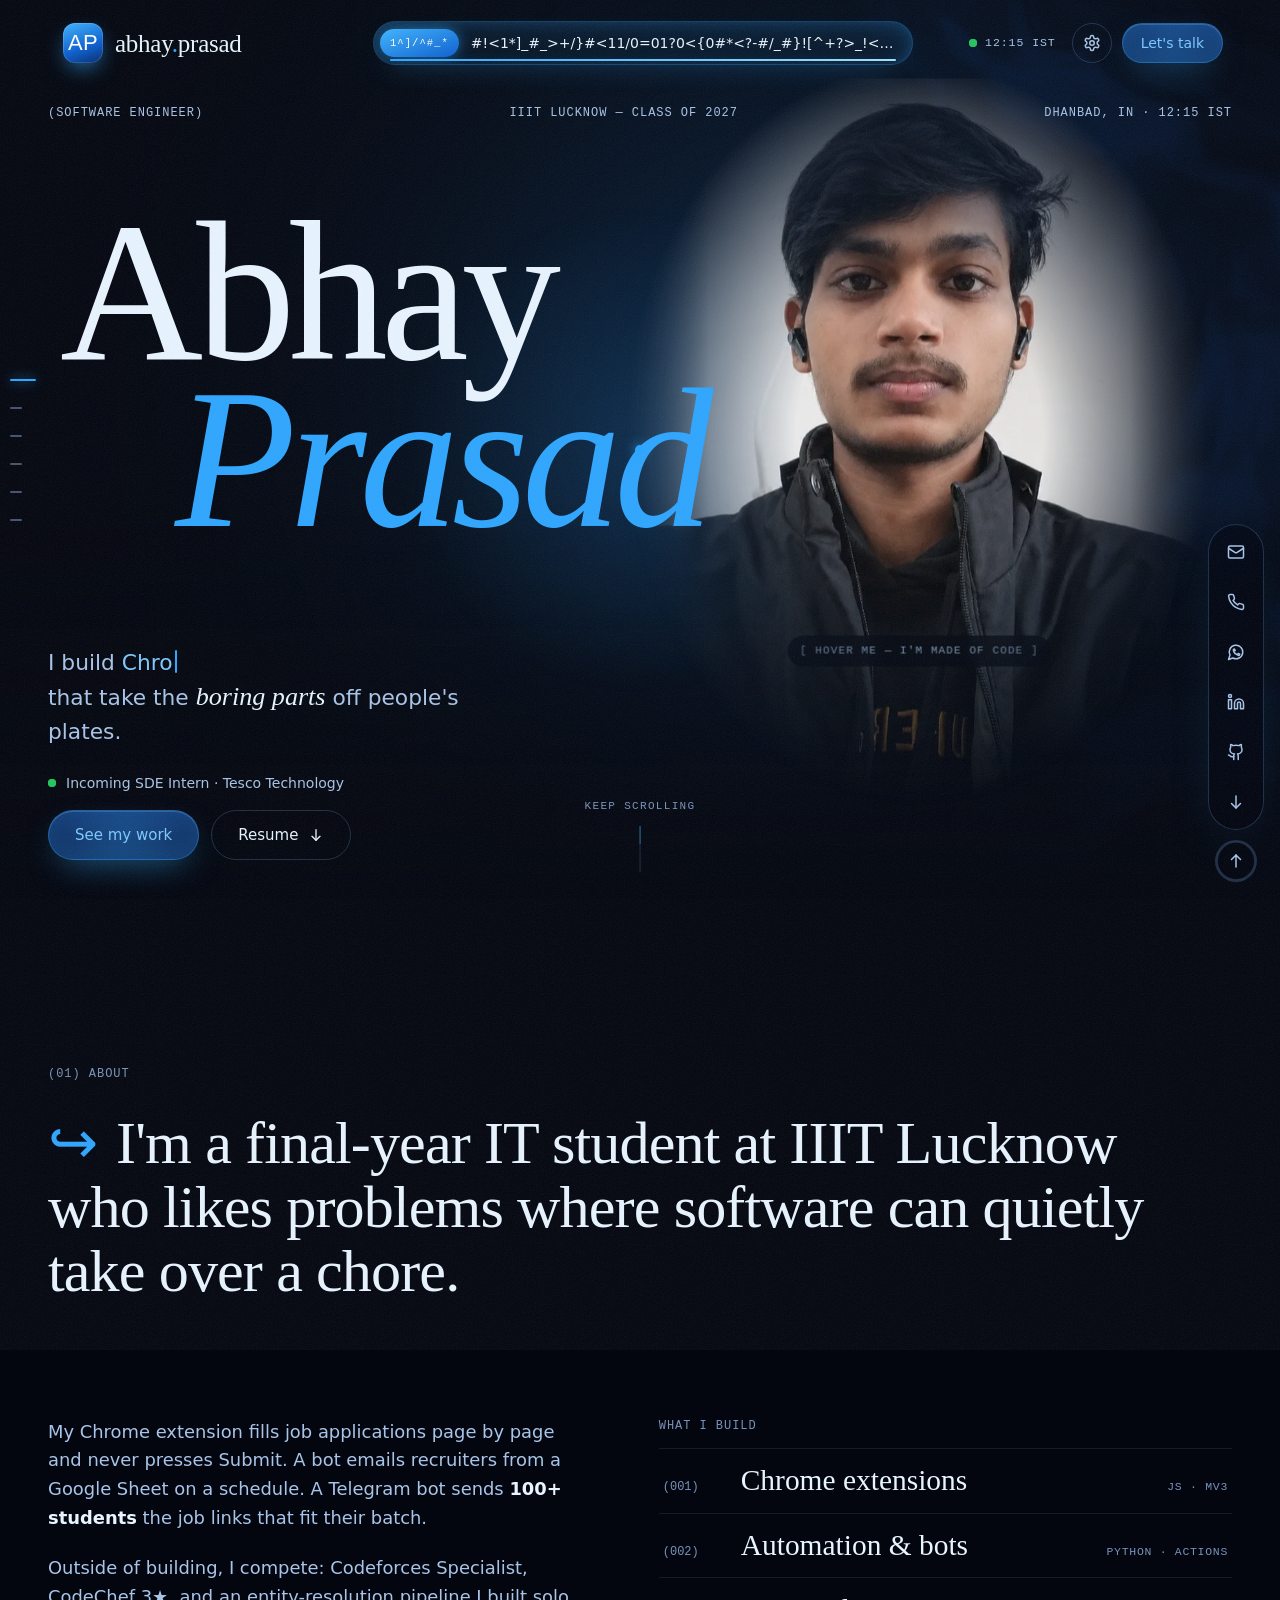
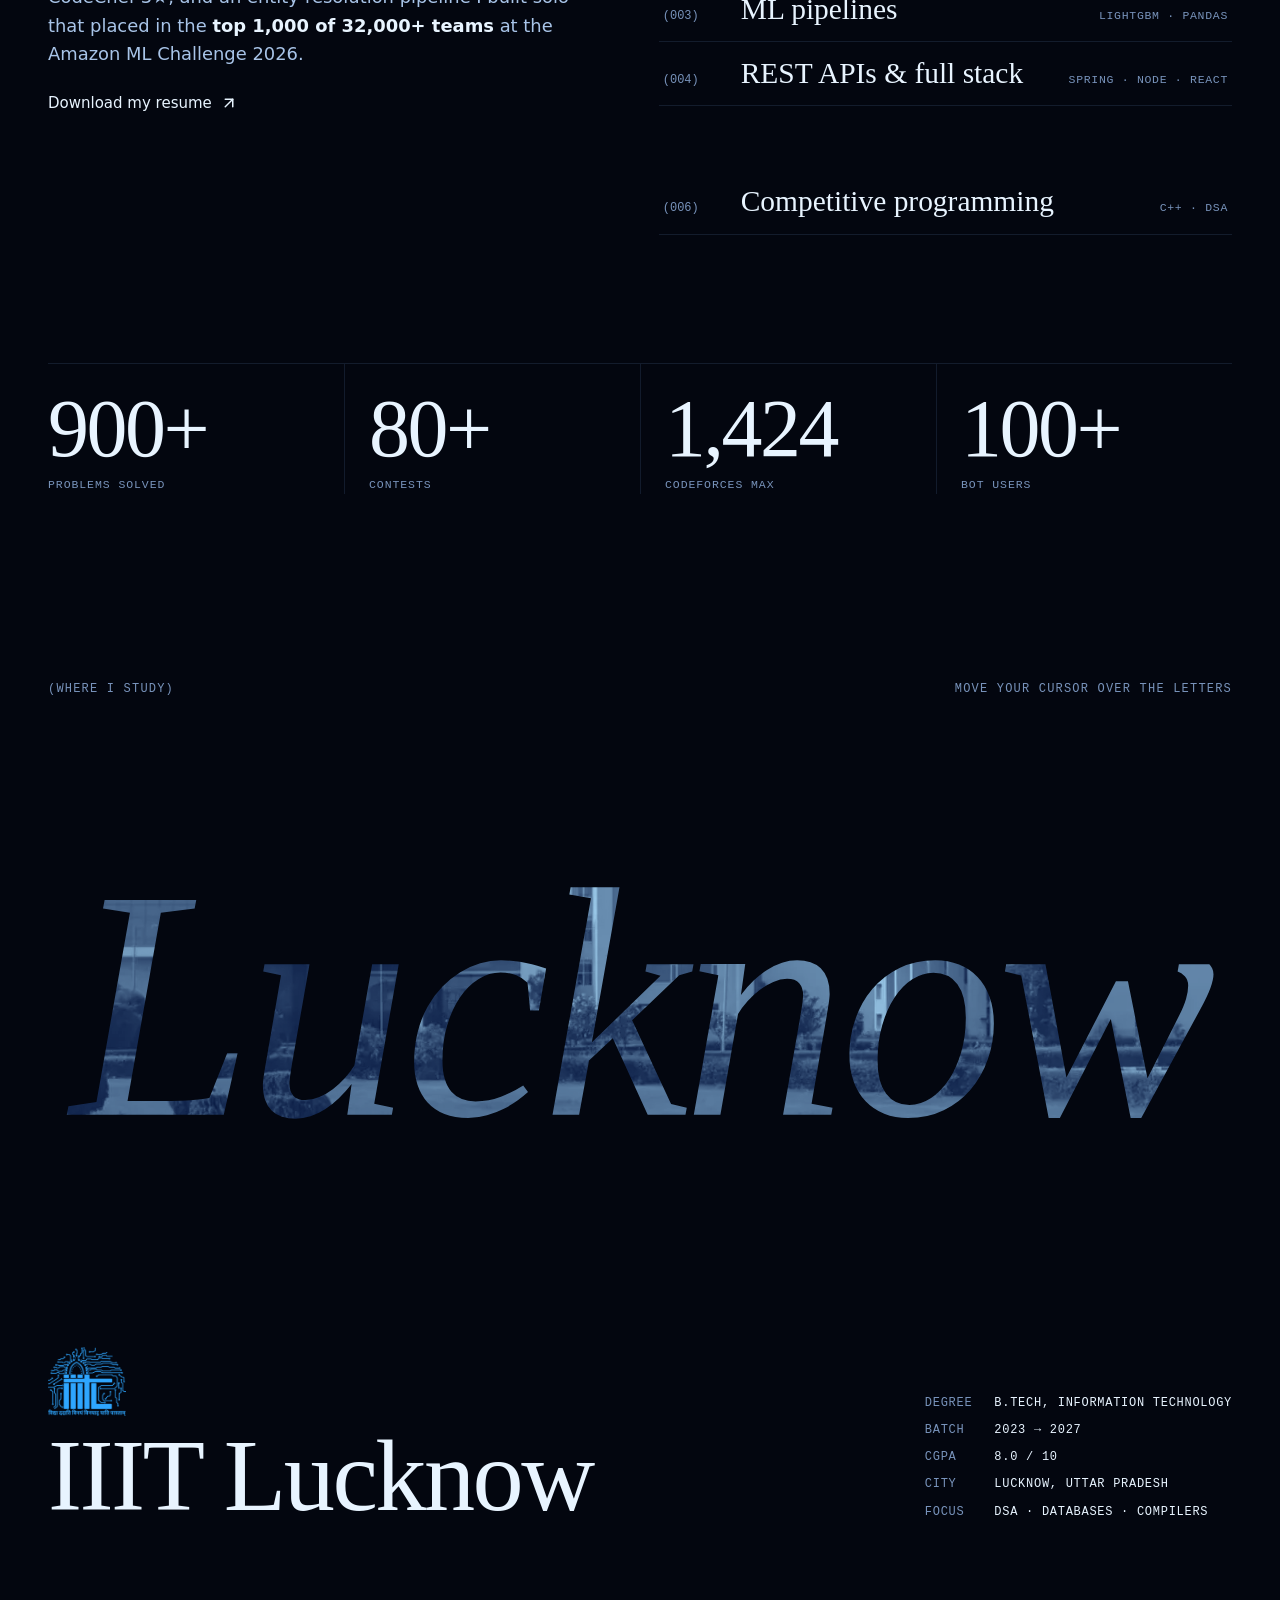
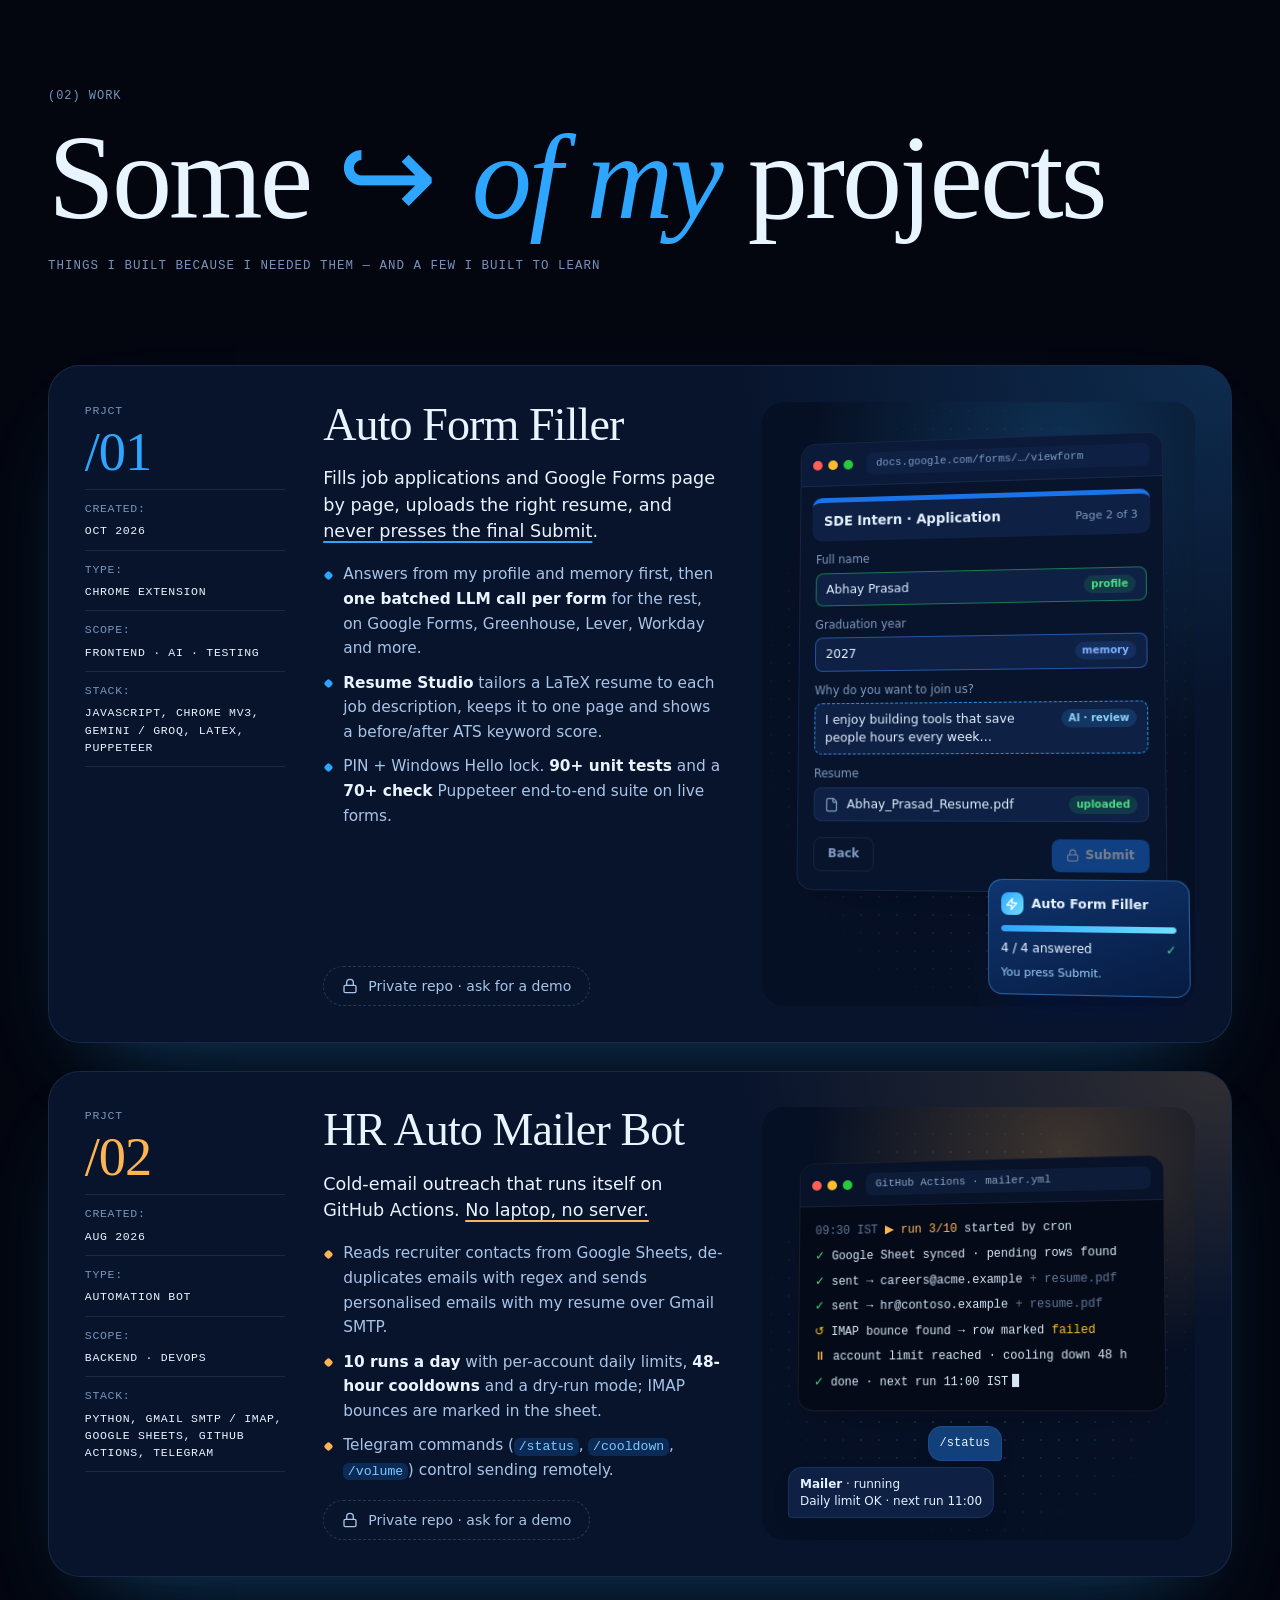
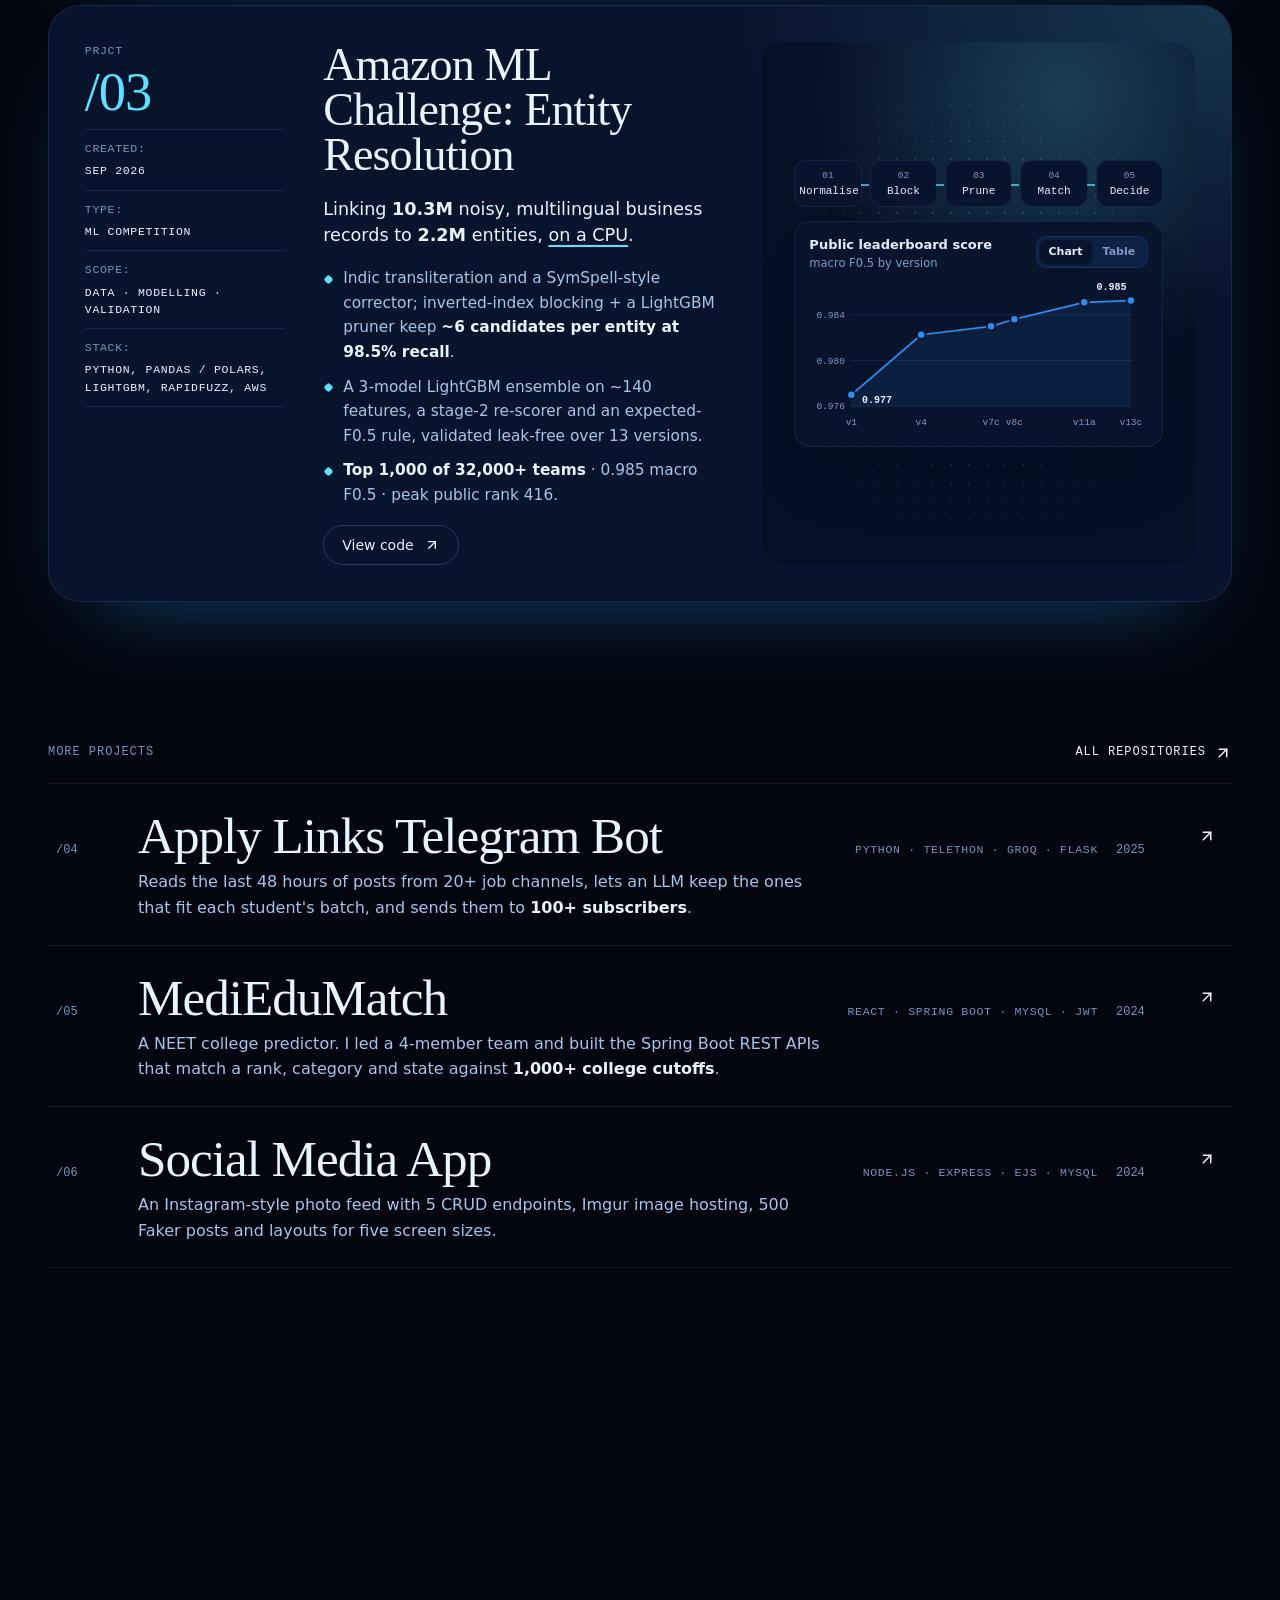
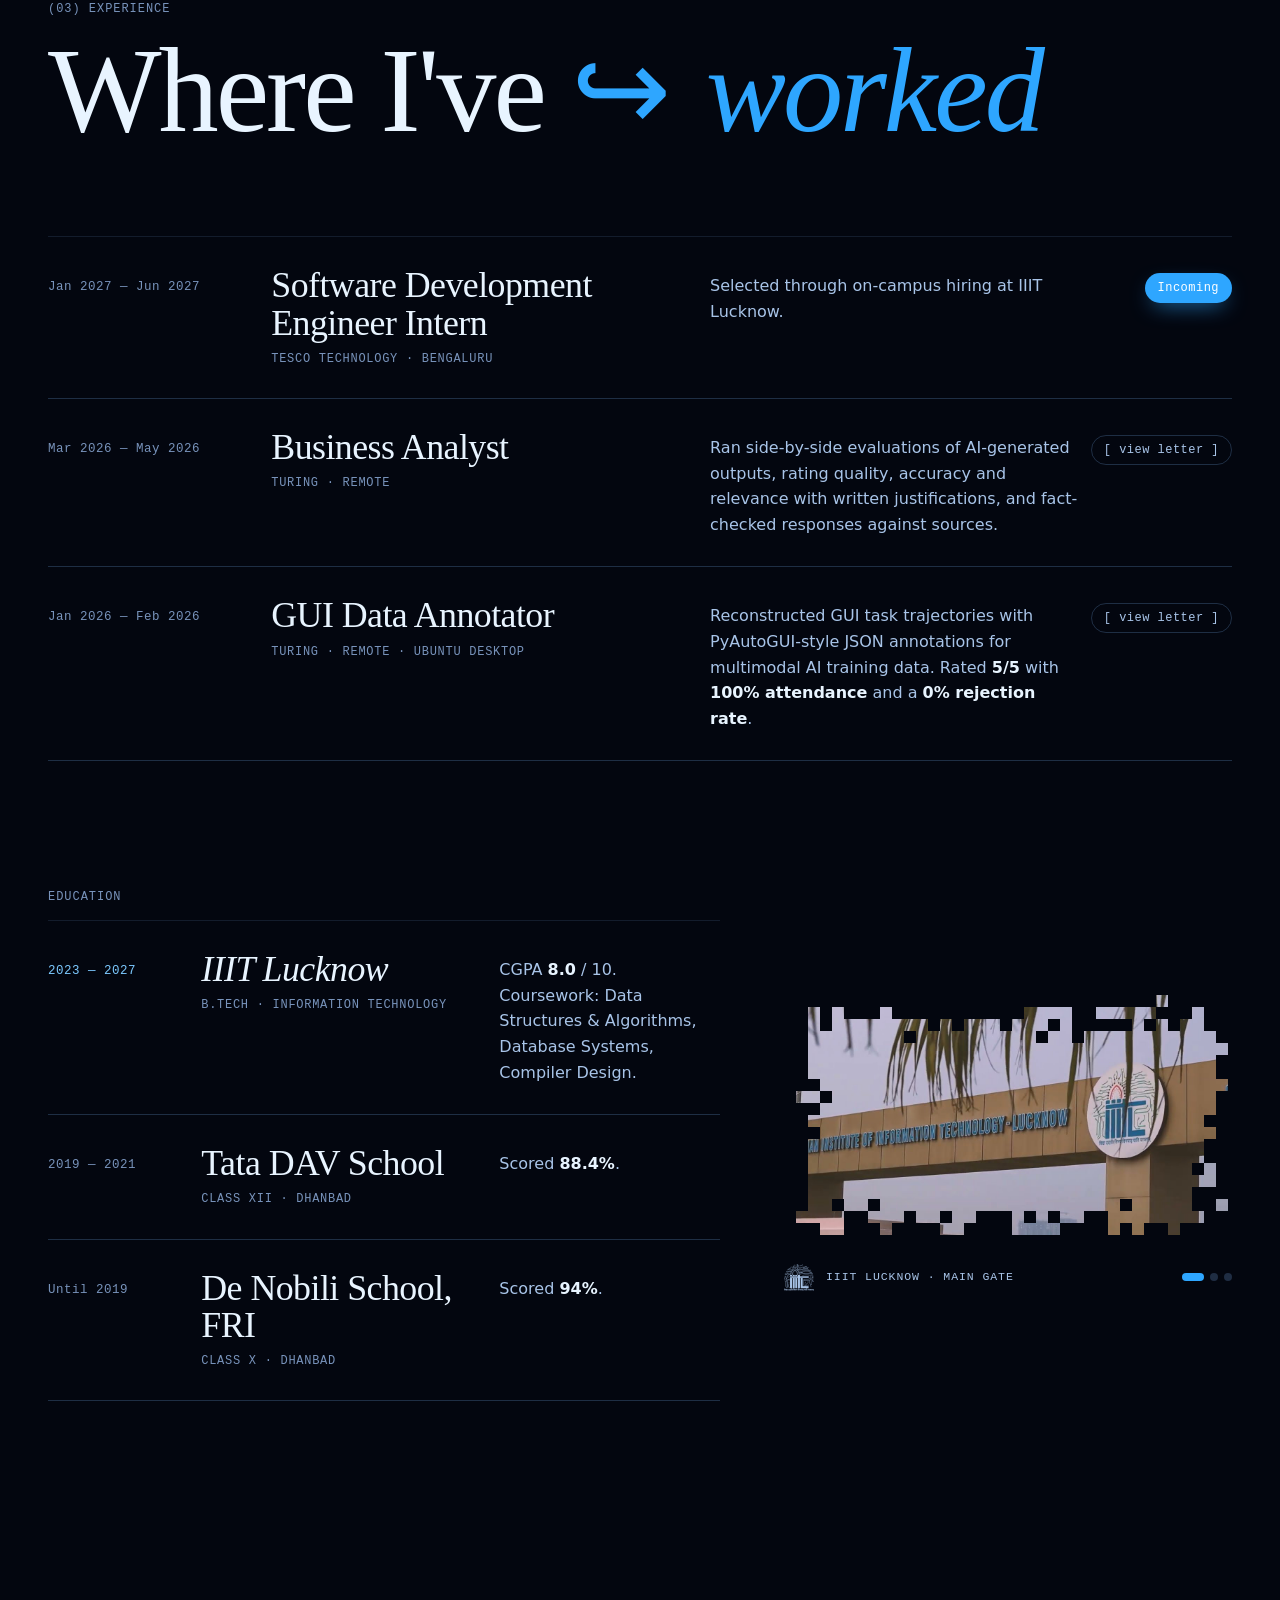
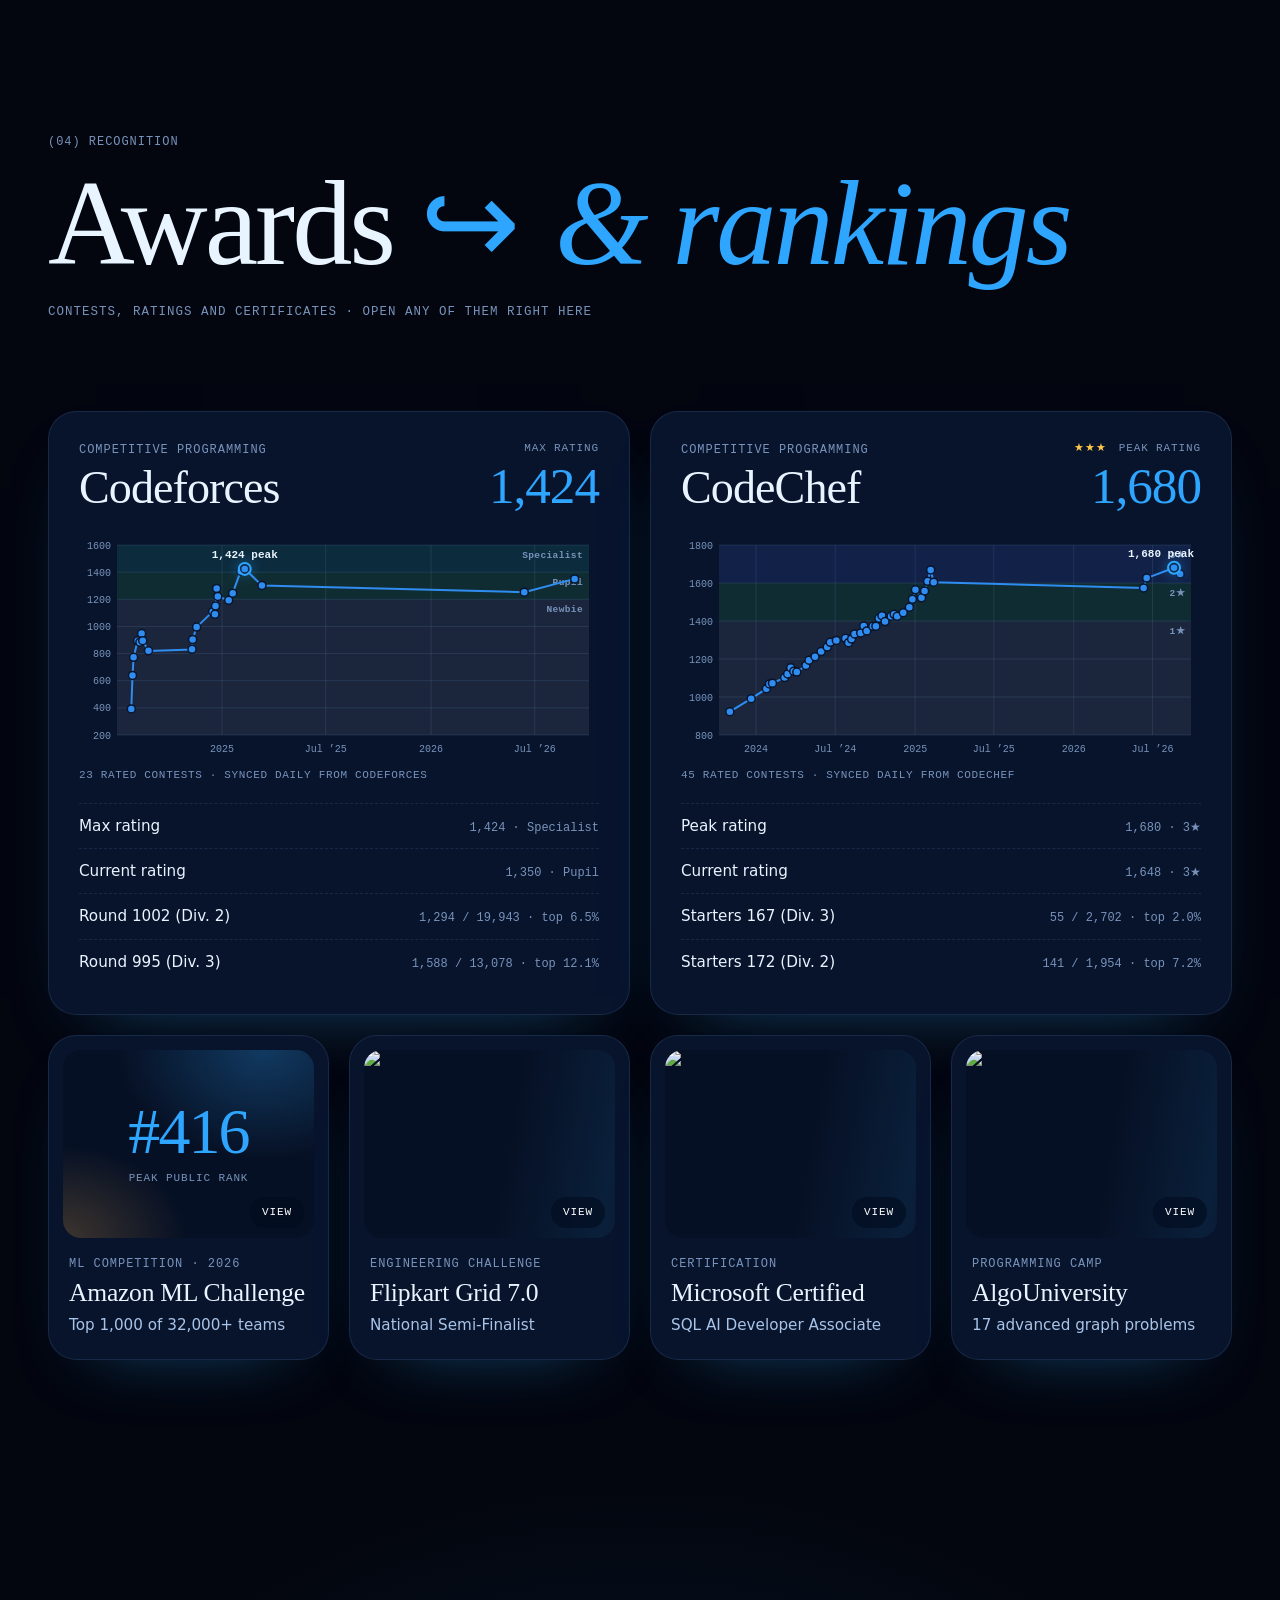
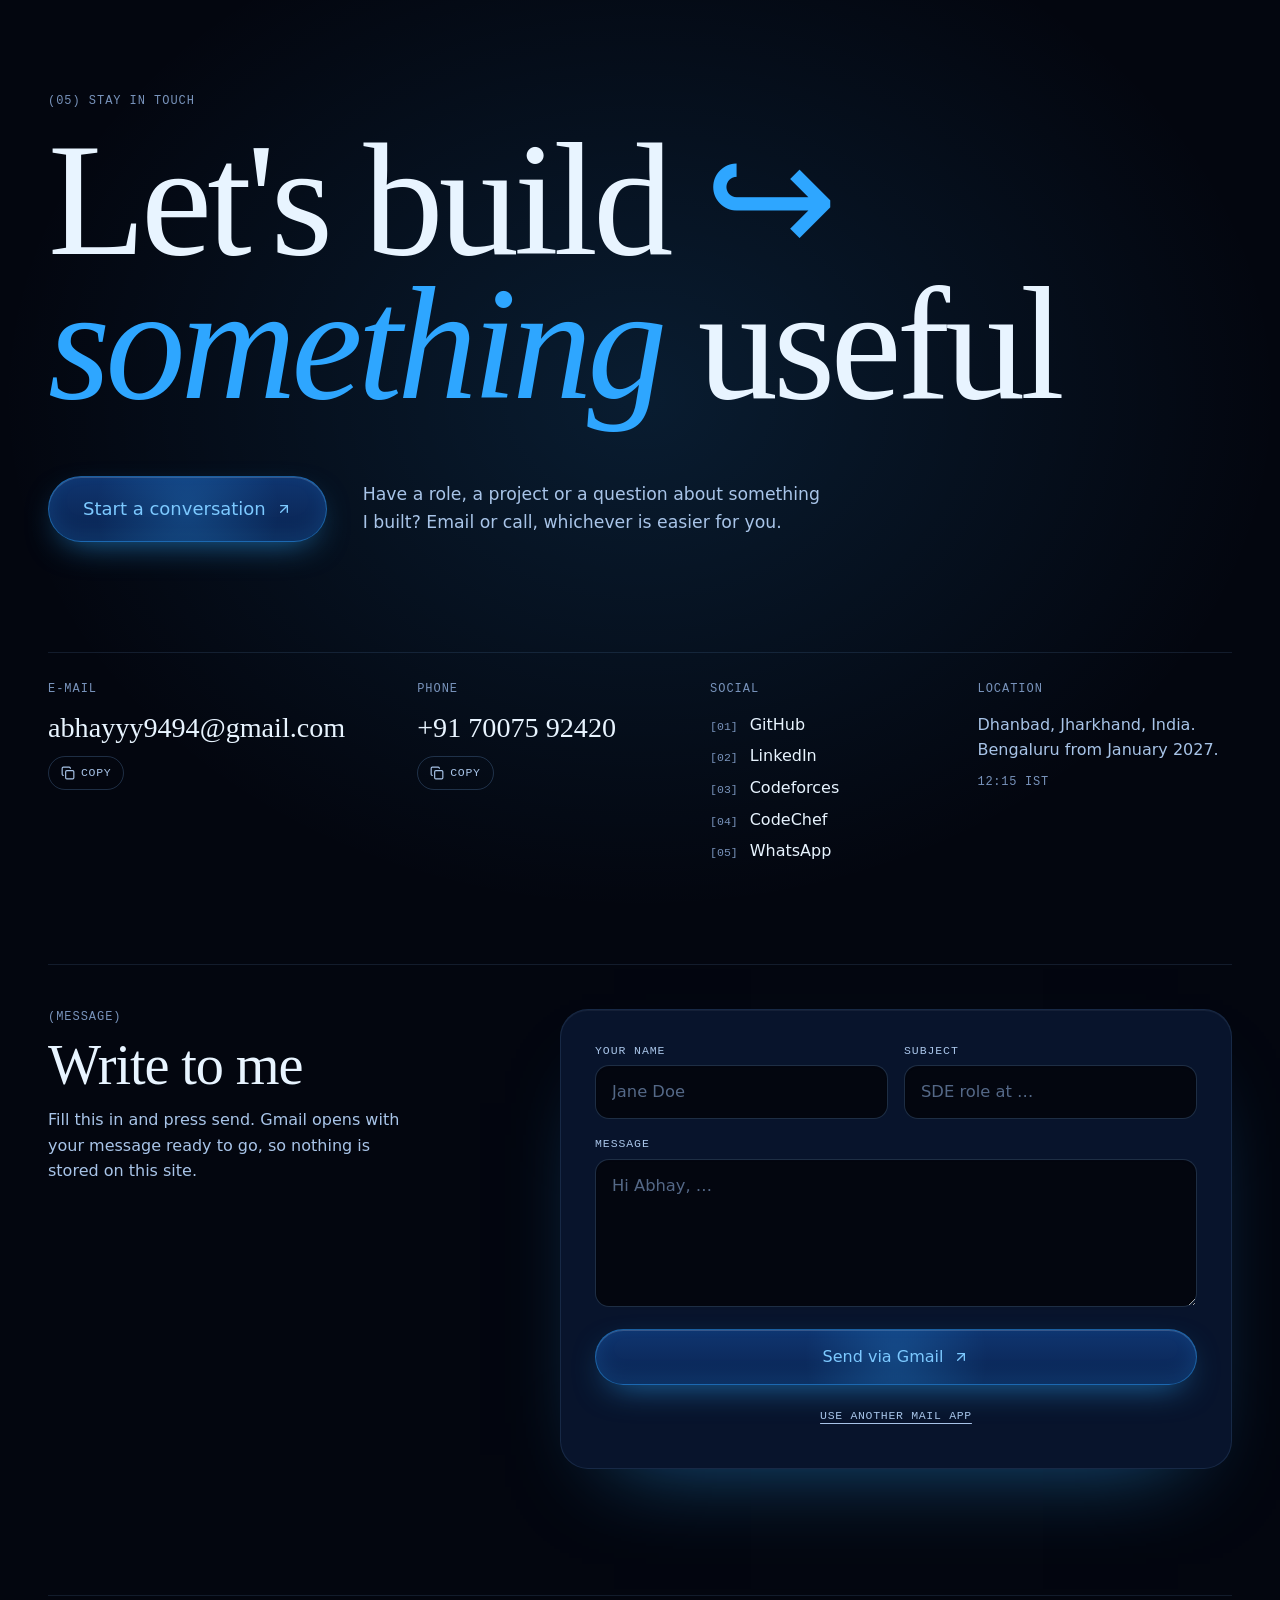
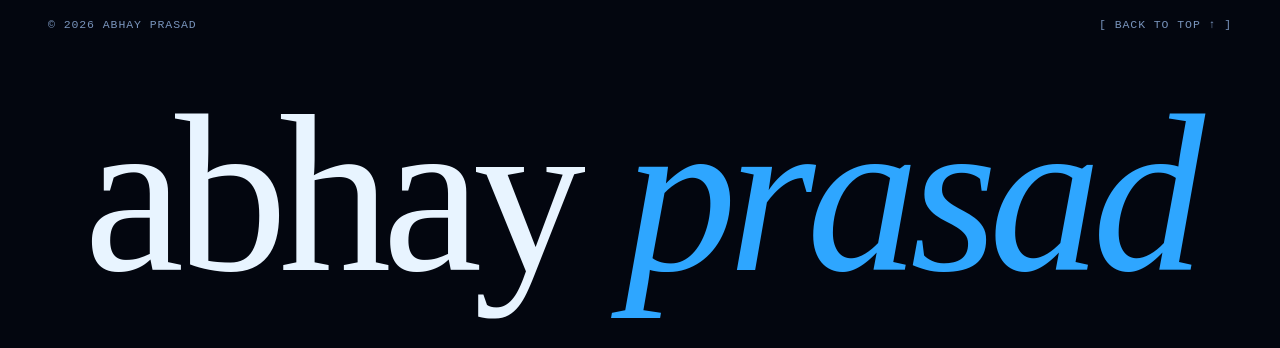
==== commit 9b8c8fa2: "Header highlight ticker, daily rating sync, slower graph drawing and fixes - Header: section links r" ====
--- a/index.html
+++ b/index.html
@@ -3,7 +3,7 @@
 <head>
   <meta charset="utf-8">
   <meta name="viewport" content="width=device-width, initial-scale=1, viewport-fit=cover">
-  <meta http-equiv="Content-Security-Policy" content="default-src 'self'; script-src 'self' https://cdn.jsdelivr.net 'sha256-GbhfHhKfNLwe/QvNfv8DDi42LbeVNjI7Xmx8hQuxY8M='; style-src 'self' 'unsafe-inline' https://fonts.googleapis.com; font-src https://fonts.gstatic.com; img-src 'self' data: https://drive.google.com https://*.googleusercontent.com; connect-src 'self' https://codeforces.com; frame-src https://drive.google.com https://accounts.google.com; object-src 'none'; base-uri 'self'; form-action 'self'; upgrade-insecure-requests">
+  <meta http-equiv="Content-Security-Policy" content="default-src 'self'; script-src 'self' https://cdn.jsdelivr.net 'sha256-GbhfHhKfNLwe/QvNfv8DDi42LbeVNjI7Xmx8hQuxY8M='; style-src 'self' 'unsafe-inline' https://fonts.googleapis.com; font-src https://fonts.gstatic.com; img-src 'self' data: https://drive.google.com https://*.googleusercontent.com; connect-src 'self' https://codeforces.com https://raw.githubusercontent.com; frame-src https://drive.google.com https://accounts.google.com; object-src 'none'; base-uri 'self'; form-action 'self'; upgrade-insecure-requests">
   <meta name="referrer" content="strict-origin-when-cross-origin">
   <title>Abhay Prasad · Software Engineer</title>
   <meta name="description" content="Abhay Prasad: final-year B.Tech IT student at IIIT Lucknow and incoming SDE intern at Tesco Technology. I build Chrome extensions, bots and ML pipelines. Codeforces Specialist, Amazon ML Challenge 2026 top 1,000.">
@@ -110,14 +110,11 @@
         <span class="logo-text">abhay<span>.</span>prasad</span>
       </a>
 
-      <nav class="nav" aria-label="Primary">
-        <span class="nav-ind" aria-hidden="true"></span>
-        <a class="roll" href="#about" data-sec="about"><span class="idx mono">01</span><span class="roll-in"><span>About</span><span aria-hidden="true">About</span></span></a>
-        <a class="roll" href="#work" data-sec="work"><span class="idx mono">02</span><span class="roll-in"><span>Work</span><span aria-hidden="true">Work</span></span></a>
-        <a class="roll" href="#experience" data-sec="experience"><span class="idx mono">03</span><span class="roll-in"><span>Experience</span><span aria-hidden="true">Experience</span></span></a>
-        <a class="roll" href="#awards" data-sec="awards"><span class="idx mono">04</span><span class="roll-in"><span>Awards</span><span aria-hidden="true">Awards</span></span></a>
-        <a class="roll" href="#contact" data-sec="contact"><span class="idx mono">05</span><span class="roll-in"><span>Contact</span><span aria-hidden="true">Contact</span></span></a>
-      </nav>
+      <div class="ticker" aria-label="Highlights">
+        <span class="tk-label mono" data-tk-label>Now</span>
+        <a class="tk-text" href="#experience" data-tk-text>Incoming SDE Intern at Tesco Technology, Bengaluru</a>
+        <span class="tk-bar" aria-hidden="true"><i></i></span>
+      </div>
 
       <div class="header-actions">
         <span class="hdr-time mono"><span class="pulse" aria-hidden="true"></span><span data-clock>--:--</span> IST</span>
@@ -626,7 +623,7 @@
             <div class="xp-detail">
               <p>Ran side-by-side evaluations of AI-generated outputs, rating quality, accuracy and relevance with written justifications, and fact-checked responses against sources.</p>
             </div>
-            <button class="tag" type="button" data-view="drive:1s_CnM62VgI6pdzStssnTJdiO7v7-0Q3a" data-kicker="Letter · Turing" data-title="Business Analyst">[ view letter ]</button>
+            <button class="tag" type="button" data-proof="drive:1s_CnM62VgI6pdzStssnTJdiO7v7-0Q3a" data-kicker="Letter · Turing" data-title="Business Analyst">[ view letter ]</button>
           </li>
           <li class="xp-row" data-fade>
             <span class="xp-date mono">Jan 2026 — Feb 2026</span>
@@ -637,7 +634,7 @@
             <div class="xp-detail">
               <p>Reconstructed GUI task trajectories with PyAutoGUI-style JSON annotations for multimodal AI training data. Rated <strong>5/5</strong> with <strong>100% attendance</strong> and a <strong>0% rejection rate</strong>.</p>
             </div>
-            <button class="tag" type="button" data-view="drive:1qd3QxpnhGJN2dOBe35oqP2FisNPCA2gt" data-kicker="Letter · Turing" data-title="GUI Data Annotator">[ view letter ]</button>
+            <button class="tag" type="button" data-proof="drive:1qd3QxpnhGJN2dOBe35oqP2FisNPCA2gt" data-kicker="Letter · Turing" data-title="GUI Data Annotator">[ view letter ]</button>
           </li>
         </ol>
 
@@ -739,7 +736,7 @@
             </header>
             <figure class="cf-chart" data-rating="cc">
               <div class="cf-plot"></div>
-              <figcaption class="mono"><span data-meta>45 rated contests</span> · from CodeChef</figcaption>
+              <figcaption class="mono"><span data-meta>45 rated contests</span> · synced daily from CodeChef</figcaption>
             </figure>
             <ul class="aw-facts">
               <li><span>Peak rating</span><span class="mono">1,680 · 3★</span></li>
@@ -752,7 +749,7 @@
 
         <div class="aw-row aw-row-4">
           <article class="aw-card aw-cert" data-fade>
-            <button class="aw-media aw-tile" type="button" data-view="tpl:amazon" data-kicker="Amazon ML Challenge 2026" data-title="Entity resolution · Top 1,000">
+            <button class="aw-media aw-tile" type="button" data-proof="tpl:amazon" data-kicker="Amazon ML Challenge 2026" data-title="Entity resolution · Top 1,000">
               <span class="tile-big">#416</span>
               <span class="tile-sub mono">peak public rank</span>
               <span class="aw-view mono">View</span>
@@ -763,7 +760,7 @@
           </article>
 
           <article class="aw-card aw-cert" data-fade>
-            <button class="aw-media" type="button" data-view="drive:1cXhbC0zGDcfskCgY8G92dw1JQGunp4Kg" data-kicker="Certificate" data-title="Flipkart Grid 7.0 · National Semi-Finalist">
+            <button class="aw-media" type="button" data-proof="drive:1cXhbC0zGDcfskCgY8G92dw1JQGunp4Kg" data-kicker="Certificate" data-title="Flipkart Grid 7.0 · National Semi-Finalist">
               <img src="https://drive.google.com/thumbnail?id=1cXhbC0zGDcfskCgY8G92dw1JQGunp4Kg&amp;sz=w640" loading="lazy" alt="Flipkart Grid 7.0 certificate">
               <span class="aw-view mono">View</span>
             </button>
@@ -773,7 +770,7 @@
           </article>
 
           <article class="aw-card aw-cert" data-fade>
-            <button class="aw-media" type="button" data-view="drive:1nxNUNpzdDlMcUilhQ099VTOhFexu_eba" data-kicker="Certificate · Microsoft" data-title="Microsoft Certified: SQL AI Developer Associate">
+            <button class="aw-media" type="button" data-proof="drive:1nxNUNpzdDlMcUilhQ099VTOhFexu_eba" data-kicker="Certificate · Microsoft" data-title="Microsoft Certified: SQL AI Developer Associate">
               <img src="https://drive.google.com/thumbnail?id=1nxNUNpzdDlMcUilhQ099VTOhFexu_eba&amp;sz=w640" loading="lazy" alt="Microsoft Certified SQL AI Developer Associate certificate">
               <span class="aw-view mono">View</span>
             </button>
@@ -783,7 +780,7 @@
           </article>
 
           <article class="aw-card aw-cert" data-fade>
-            <button class="aw-media" type="button" data-view="drive:1afdVjzNCAyKGkr_Lu9aqwyEvKUHOhMyI" data-kicker="Certificate" data-title="AlgoUniversity · GraphTheory Programming Camp">
+            <button class="aw-media" type="button" data-proof="drive:1afdVjzNCAyKGkr_Lu9aqwyEvKUHOhMyI" data-kicker="Certificate" data-title="AlgoUniversity · GraphTheory Programming Camp">
               <img src="https://drive.google.com/thumbnail?id=1afdVjzNCAyKGkr_Lu9aqwyEvKUHOhMyI&amp;sz=w640" loading="lazy" alt="AlgoUniversity GraphTheory camp certificate">
               <span class="aw-view mono">View</span>
             </button>
@@ -864,7 +861,7 @@
     <p class="wordmark" aria-hidden="true" data-wordmark>abhay <em>prasad</em></p>
   </footer>
 
-  <dialog class="viewer" id="viewer" aria-labelledby="viewer-title">
+  <dialog class="viewer" id="viewer" aria-labelledby="viewer-title" data-lenis-prevent>
     <div class="viewer-panel">
       <header class="viewer-head">
         <div>
--- a/assets/css/style.css
+++ b/assets/css/style.css
@@ -277,13 +277,34 @@
 .site-header.scrolled .hdr-progress { opacity: 1; }
 .hdr-progress i { display: block; height: 100%; transform-origin: 0 50%; transform: scaleX(var(--progress, 0)); background: linear-gradient(90deg, transparent, var(--accent) 40%, #9fe0ff); box-shadow: 0 0 10px rgba(var(--glow), .9); }
 
+/* ---------- Highlight ticker (header centre) ---------- */
+.ticker {
+  position: relative; display: flex; align-items: center; gap: 12px; min-width: 0;
+  height: 44px; max-width: min(540px, 44vw); padding: 0 18px 0 6px; border-radius: 999px; overflow: hidden;
+  background: linear-gradient(180deg, rgba(var(--glow), .12), rgba(var(--glow), .04));
+  border: 1px solid rgba(var(--glow), .3);
+  box-shadow: inset 0 0 22px -10px rgba(var(--glow), .7), 0 10px 30px -18px rgba(var(--glow), .8);
+}
+.tk-label {
+  flex: none; padding: 6px 10px; border-radius: 999px; min-width: 64px; text-align: center;
+  font-size: 10.5px; letter-spacing: .1em; text-transform: uppercase; color: #fff;
+  background: linear-gradient(160deg, #3fb4ff, #0a5fd0); box-shadow: 0 0 16px -3px rgba(var(--glow), .95);
+}
+.tk-text { min-width: 0; overflow: hidden; white-space: nowrap; text-overflow: ellipsis; font-size: 14px; color: var(--ink); transition: color .3s; }
+.tk-text:hover { color: var(--accent-ink); }
+.tk-bar { position: absolute; left: 16px; right: 16px; bottom: 3px; height: 2px; border-radius: 2px; overflow: hidden; background: rgba(var(--glow), .14); }
+.tk-bar i { display: block; height: 100%; background: linear-gradient(90deg, var(--accent), #9fe0ff); transform-origin: 0 50%; transform: scaleX(0); box-shadow: 0 0 8px rgba(var(--glow), .9); }
+.ticker.run .tk-bar i { animation: tk-run 5s linear forwards; }
+.ticker:hover .tk-bar i { animation-play-state: paused; }
+@keyframes tk-run { to { transform: scaleX(1); } }
+
 /* ---------- Section rail (left edge) ---------- */
 .rail {
-  position: fixed; left: 18px; top: 50%; z-index: 80; translate: 0 -50%;
+  position: fixed; left: 10px; top: 50%; z-index: 80; translate: 0 -50%;
   display: grid; gap: 6px; padding: 10px 0;
 }
 .rail a { position: relative; display: flex; align-items: center; gap: 12px; height: 22px; padding-right: 10px; color: var(--ink-3); }
-.rail i { display: block; width: 14px; height: 2px; border-radius: 2px; background: currentColor; opacity: .55; transition: width .5s var(--ease), background-color .3s, box-shadow .3s, opacity .3s; }
+.rail i { display: block; width: 12px; height: 2px; border-radius: 2px; background: currentColor; opacity: .55; transition: width .5s var(--ease), background-color .3s, box-shadow .3s, opacity .3s; }
 .rail span {
   font: 500 10.5px/1 var(--mono); letter-spacing: .1em; text-transform: uppercase; white-space: nowrap;
   padding: 5px 8px; border-radius: 999px; background: color-mix(in oklab, var(--bg) 80%, transparent);
@@ -292,9 +313,9 @@
 }
 .rail:hover span { opacity: 1; translate: 0 0; }
 .rail a:hover { color: var(--ink); }
-.rail a:hover i { width: 26px; opacity: 1; }
+.rail a:hover i { width: 20px; opacity: 1; }
 .rail a.active { color: var(--accent-ink); }
-.rail a.active i { width: 34px; opacity: 1; background: var(--accent); box-shadow: 0 0 12px rgba(var(--glow), .9); }
+.rail a.active i { width: 26px; opacity: 1; background: var(--accent); box-shadow: 0 0 12px rgba(var(--glow), .9); }
 html.viewer-open .rail, html.is-loading .rail { opacity: 0; pointer-events: none; }
 
 /* ---------- Quick contact dock (bottom-right) ---------- */
@@ -336,6 +357,7 @@
 html.viewer-open .fab, html.is-loading .fab { opacity: 0; pointer-events: none; }
 
 .settings {
+  pointer-events: auto;
   position: absolute; right: var(--pad); top: calc(100% + 6px); width: 270px; padding: 16px;
   border-radius: 20px; border: 1px solid var(--line);
   background: color-mix(in oklab, var(--surface) 86%, transparent);
@@ -626,13 +648,14 @@
 .points li::before { content: ""; position: absolute; left: 2px; top: .62em; width: 7px; height: 7px; border-radius: 2px; background: var(--p); transform: rotate(45deg); }
 .card-main .pill { margin-top: auto; align-self: flex-start; }
 .card-visual {
-  position: relative; min-width: 0; min-height: 420px; border-radius: 22px;
+  position: relative; min-width: 0; min-height: 420px; border-radius: 22px; grid-template-columns: minmax(0, 1fr);
   display: grid; place-items: center; padding: clamp(18px, 2.6vw, 32px);
   background:
     radial-gradient(90% 80% at 70% 10%, color-mix(in oklab, var(--p) 22%, transparent), transparent 65%),
     var(--bg-2);
   perspective: 1200px;
 }
+.card-visual > * { min-width: 0; max-width: 100%; }
 .card-visual::before {
   content: ""; position: absolute; inset: 0; border-radius: inherit; pointer-events: none;
   background-image: radial-gradient(var(--line-2) 1px, transparent 1px); background-size: 18px 18px;
@@ -899,7 +922,7 @@
 .cf-axis { font: 500 10px var(--mono); fill: var(--ink-3); }
 .cf-band-label { font: 600 9.5px var(--mono); fill: var(--ink-3); letter-spacing: .04em; }
 .cf-gridline { stroke: var(--chart-grid); stroke-width: 1; }
-.cf-dots circle { fill: var(--chart-line); stroke: var(--surface); stroke-width: 1.5; }
+.cf-dots circle { fill: var(--chart-line); stroke: var(--surface); stroke-width: 1.5; transform-box: fill-box; transform-origin: center; }
 .cf-peak { fill: none; stroke: var(--accent); stroke-width: 2; filter: drop-shadow(0 0 6px rgba(var(--glow), .9)); }
 .cf-hot { fill: var(--chart-line); stroke: var(--surface); stroke-width: 2; }
 .cf-plot svg { position: absolute; inset: 0; width: 100%; height: 100%; overflow: visible; }
@@ -1111,15 +1134,21 @@
 }
 
 @media (max-width: 1100px) {
+  .hdr-time { display: none; }
+}
+@media (max-width: 960px) {
   .rail { display: none; }
-  .hdr-time { display: none; }
+}
+@media (max-width: 700px) {
+  .ticker { display: none; }
 }
 
 @media (max-width: 960px) {
   .nav { display: none; }
   .menu-btn { display: inline-flex; }
   .header-actions .pill { display: none; }
-  .hdr { grid-template-columns: 1fr auto; }
+  .hdr { grid-template-columns: auto minmax(0, 1fr) auto; }
+  .ticker { justify-self: center; max-width: 100%; }
 
   .hero-inner { display: flex; flex-direction: column; padding-top: 88px; }
   .hero-meta { order: 1; }
@@ -1143,7 +1172,7 @@
   .card-visual { min-height: 0; padding: 28px 18px; }
   .card-visual > .mock { --rx: 0deg !important; --ry: 0deg !important; }
   .card-visual > .mock.aff { margin-bottom: 96px; }
-  .aff-panel { right: -6px; bottom: -104px; width: 176px; }
+  .aff-panel { right: 6px; bottom: -104px; width: 176px; }
 
   .xp-row, .edu-list .xp-row { grid-template-columns: 1fr auto; gap: 8px 16px; }
   .xp-date { grid-column: 1; grid-row: 1; padding-top: 0; }
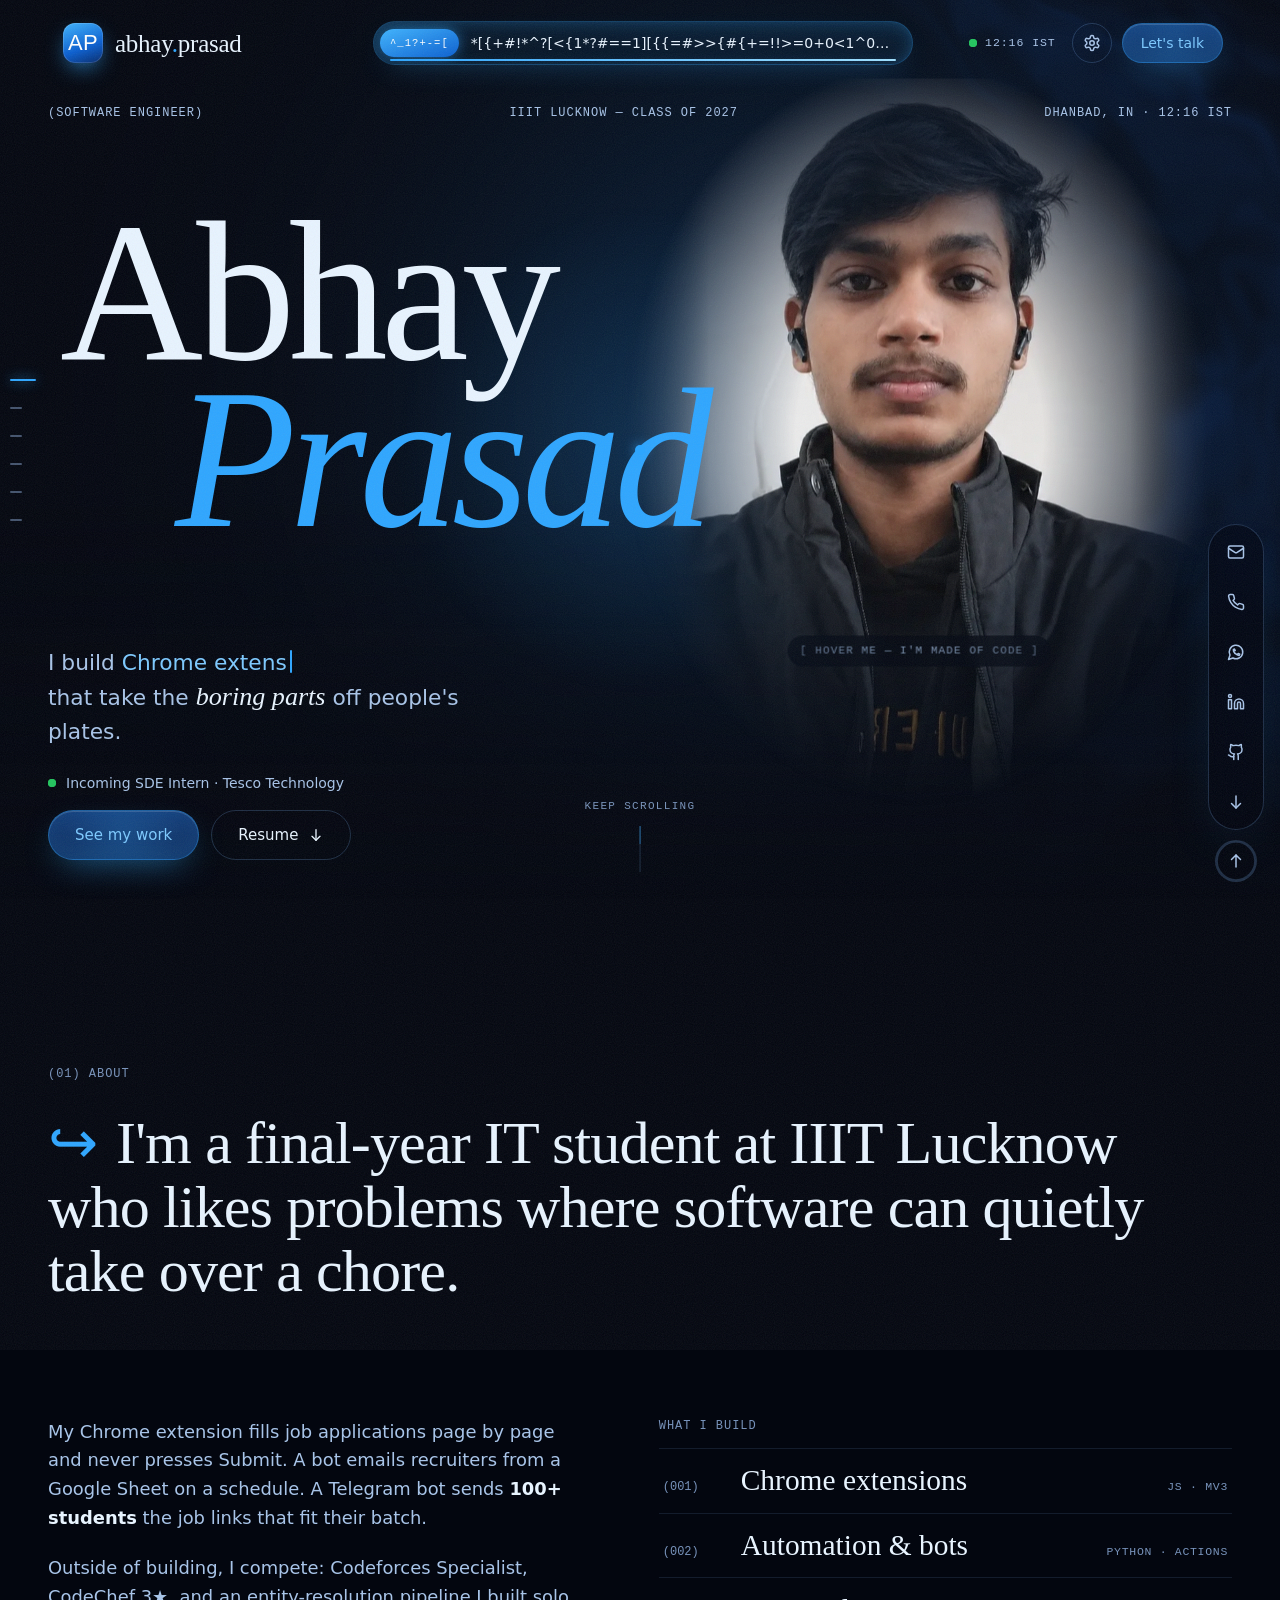
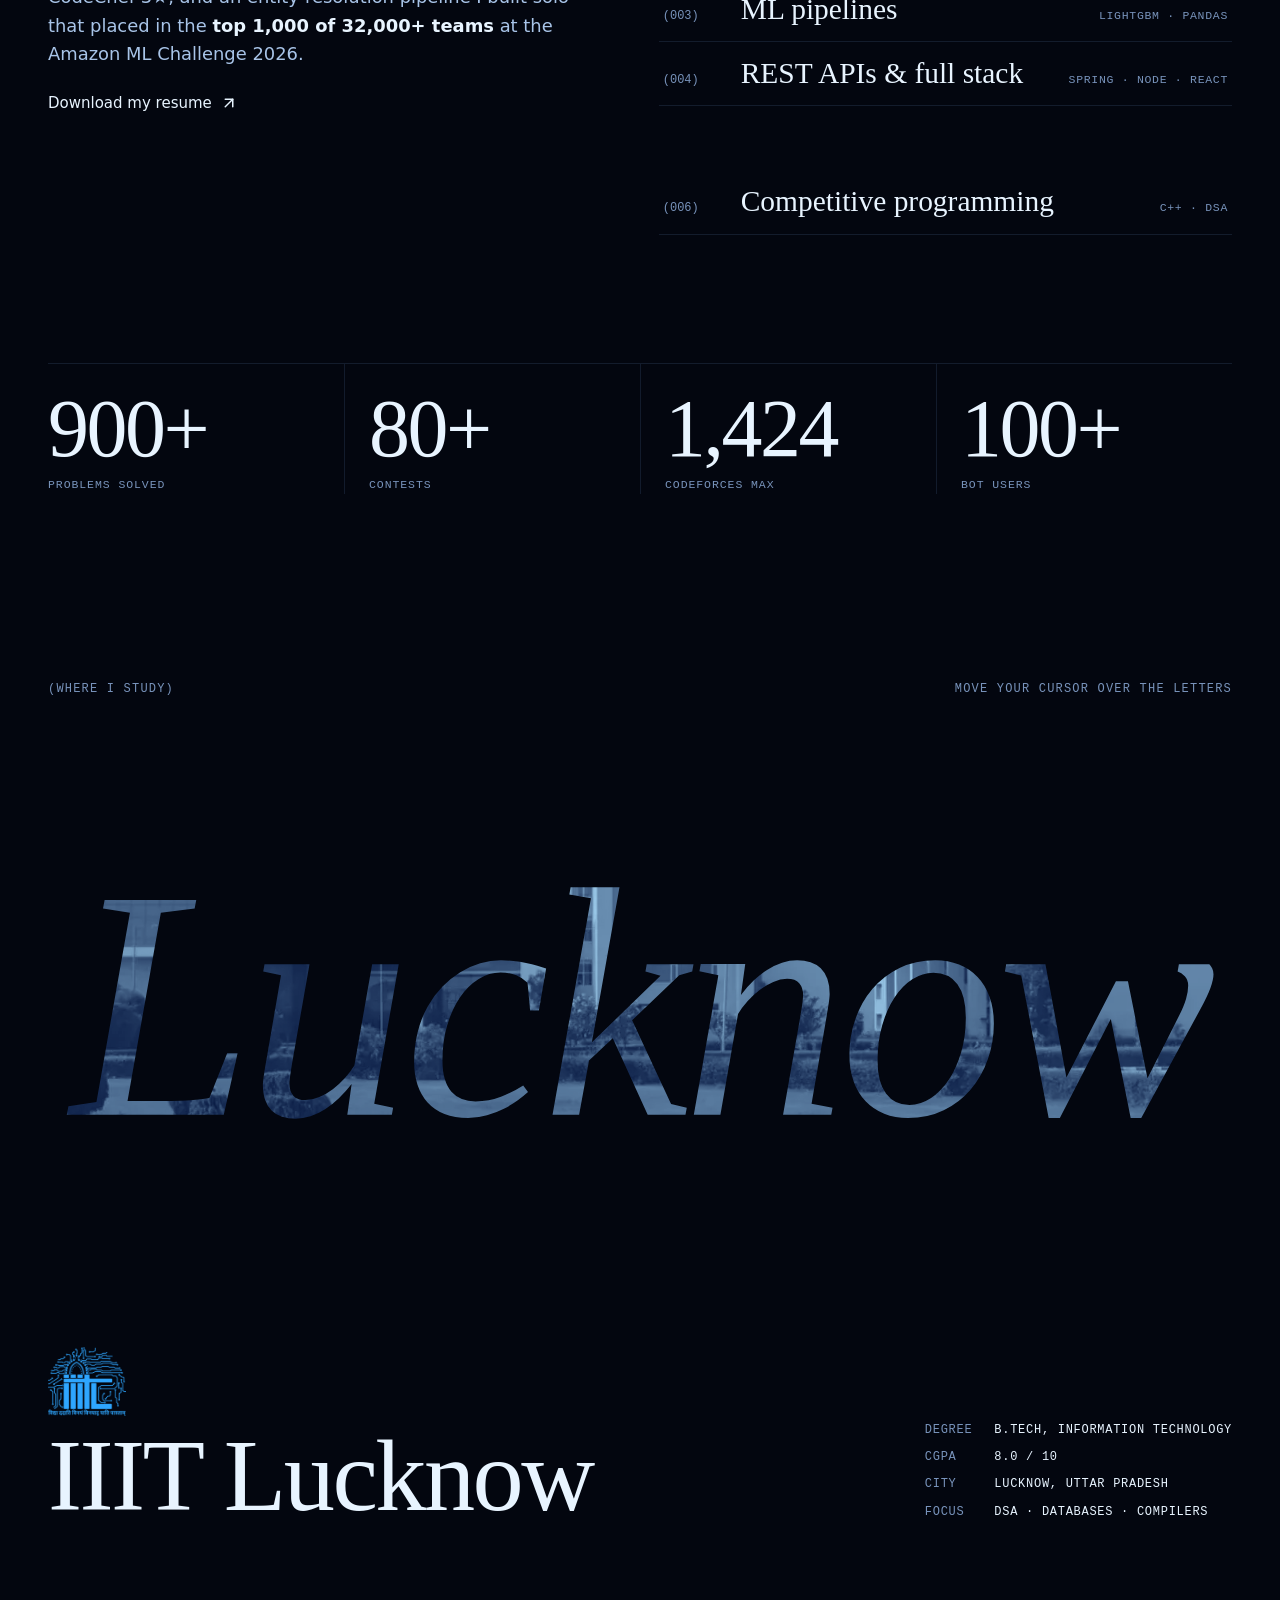
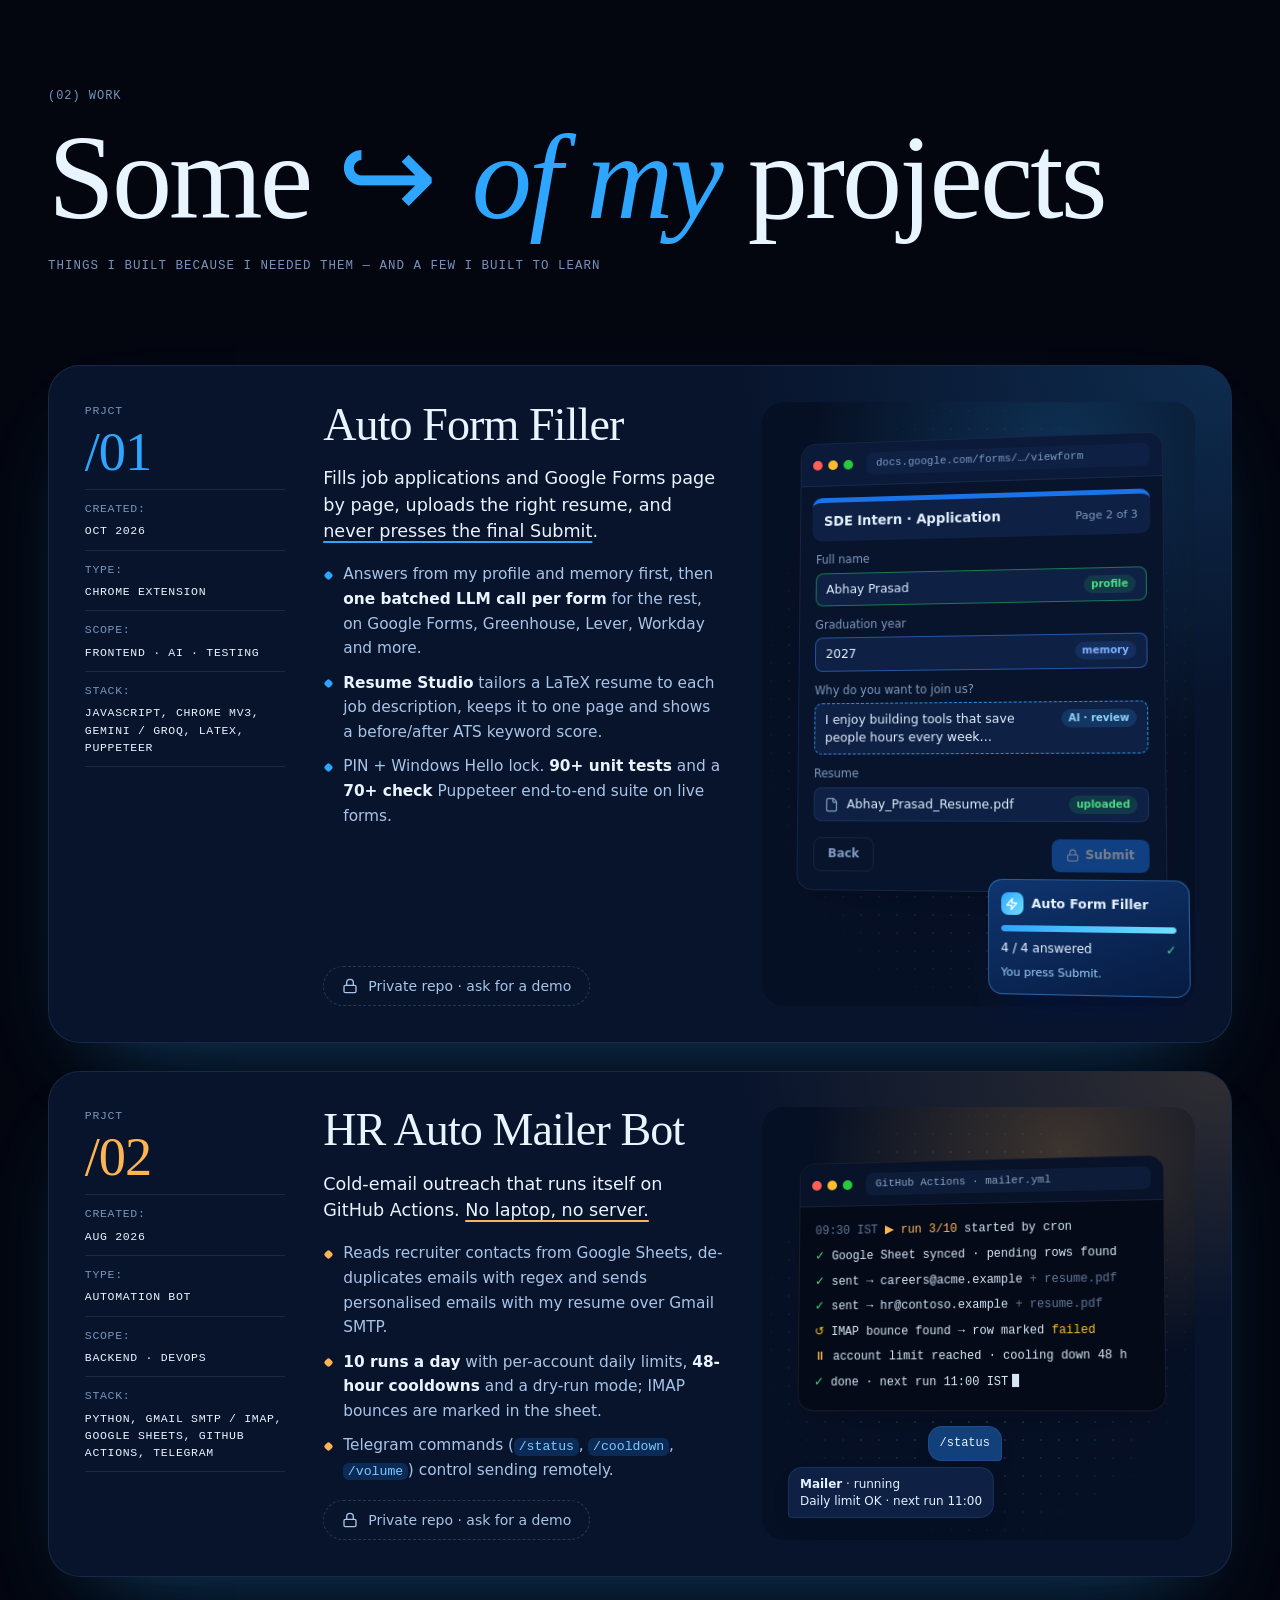
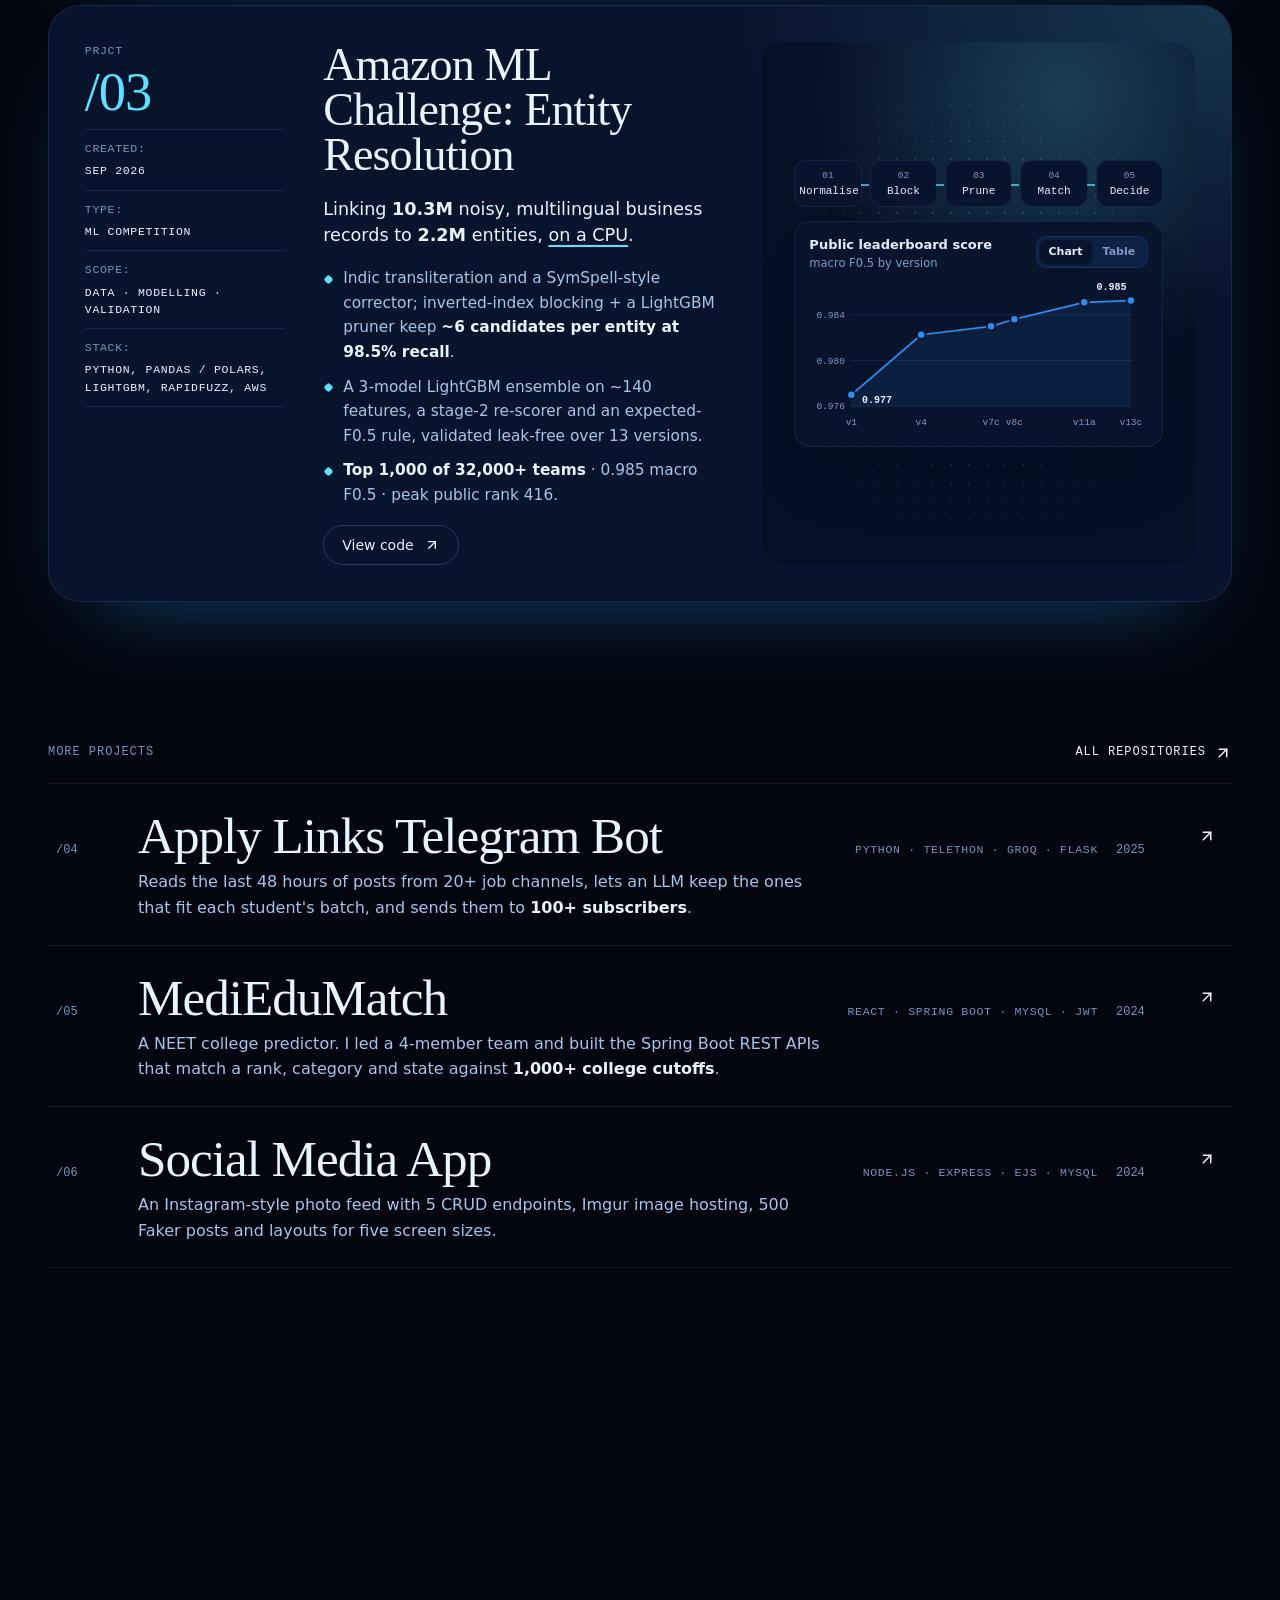
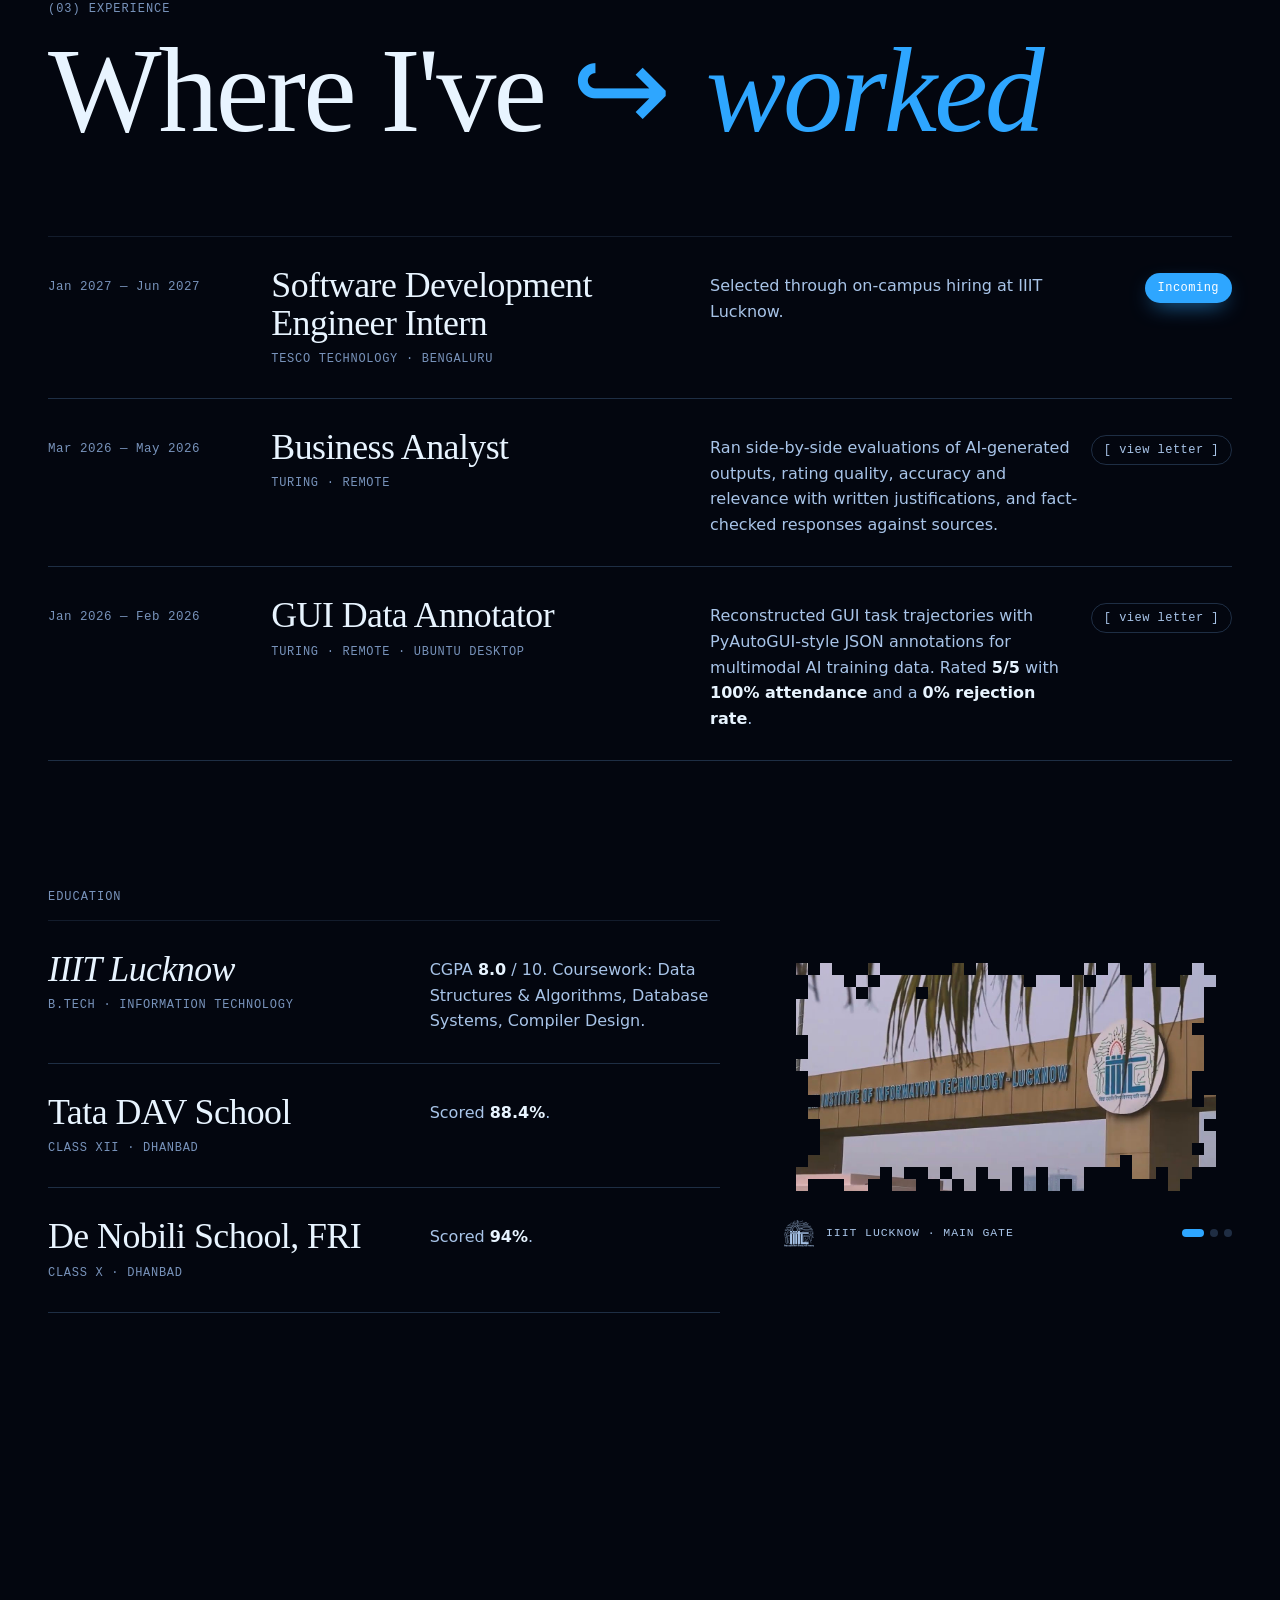
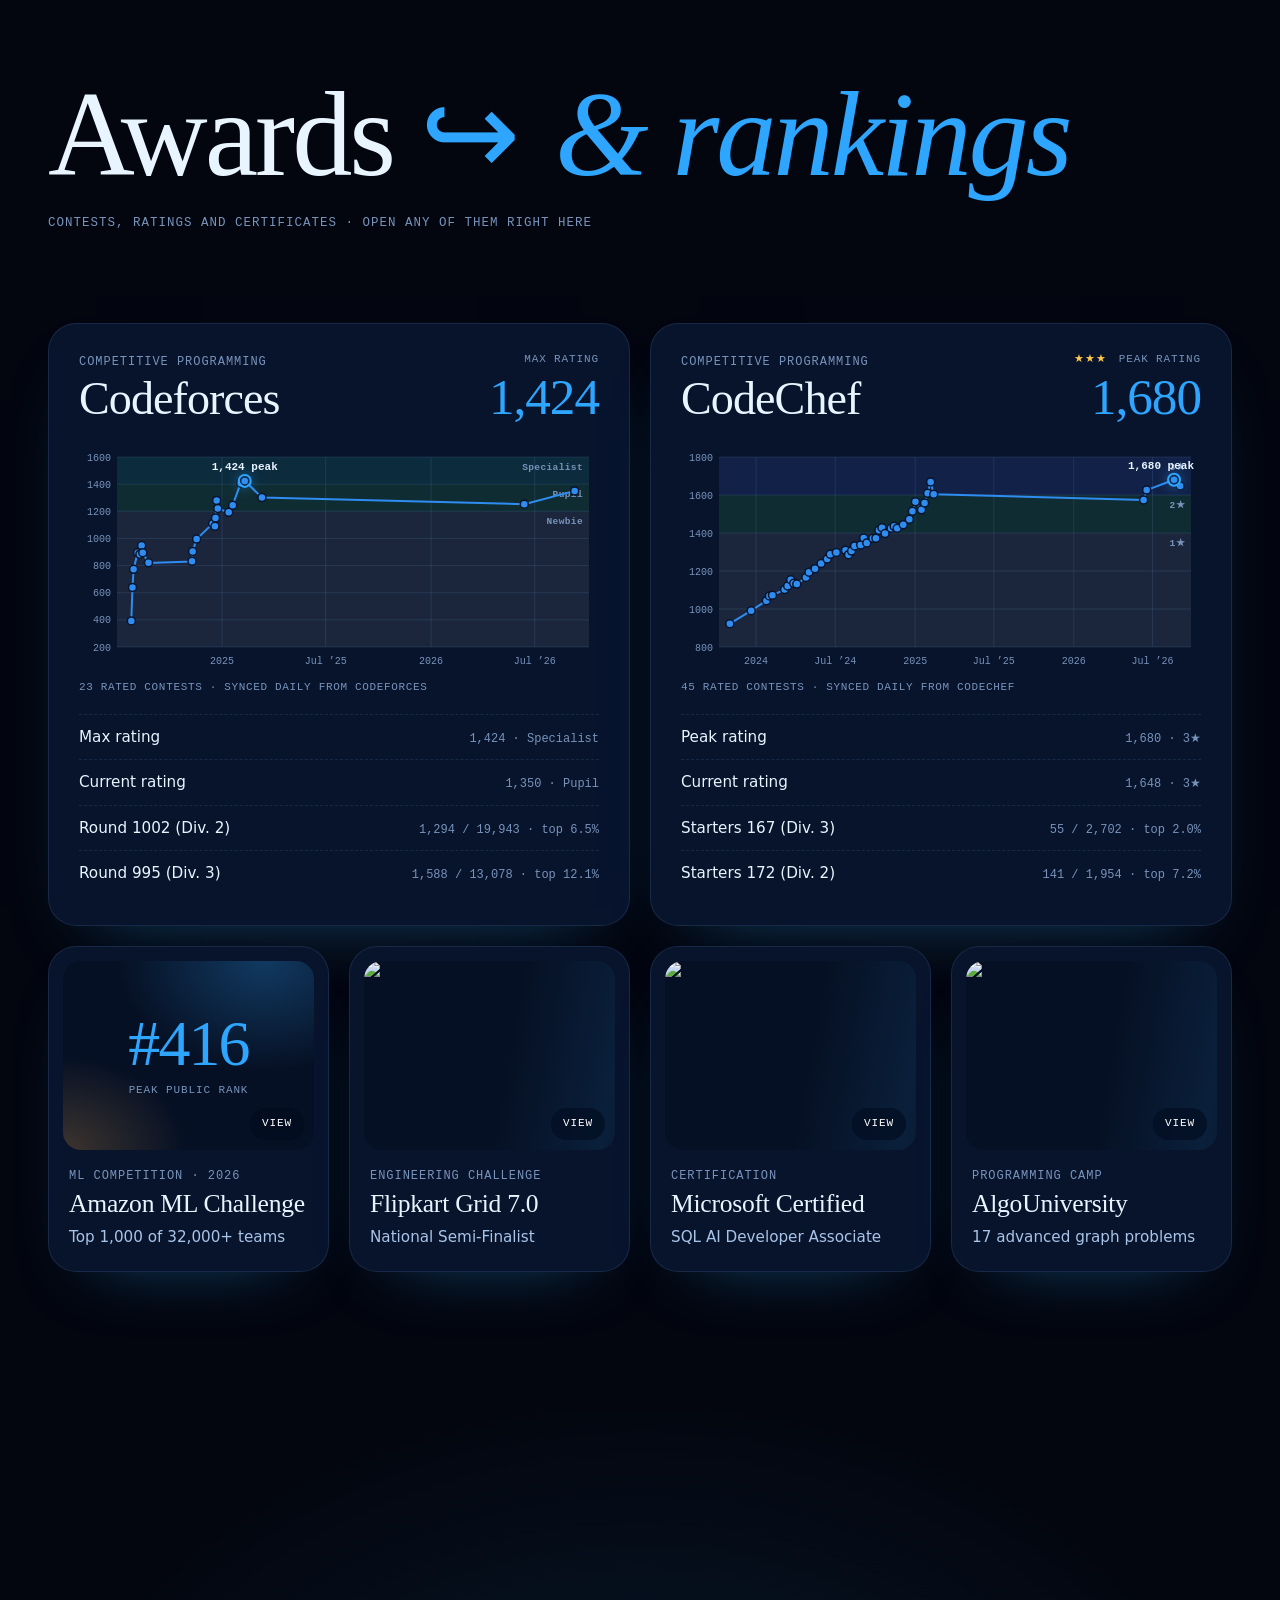
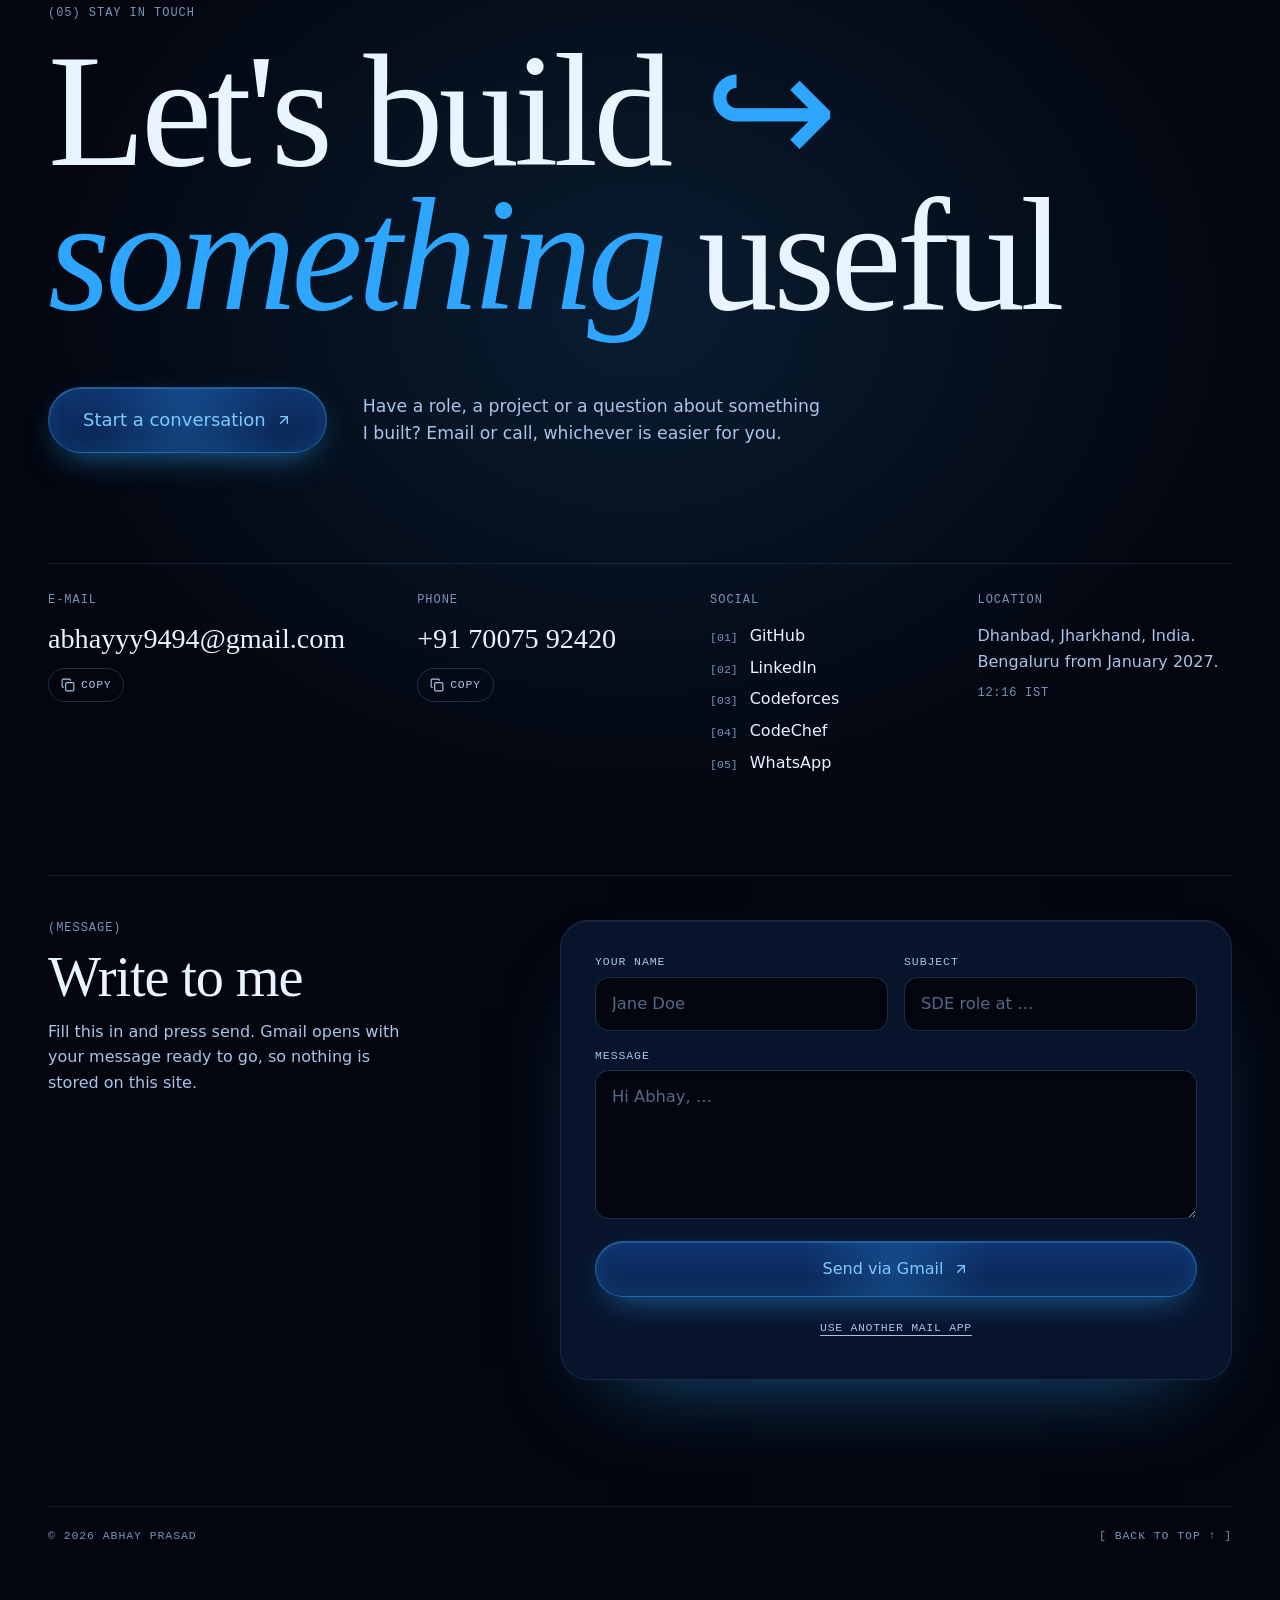
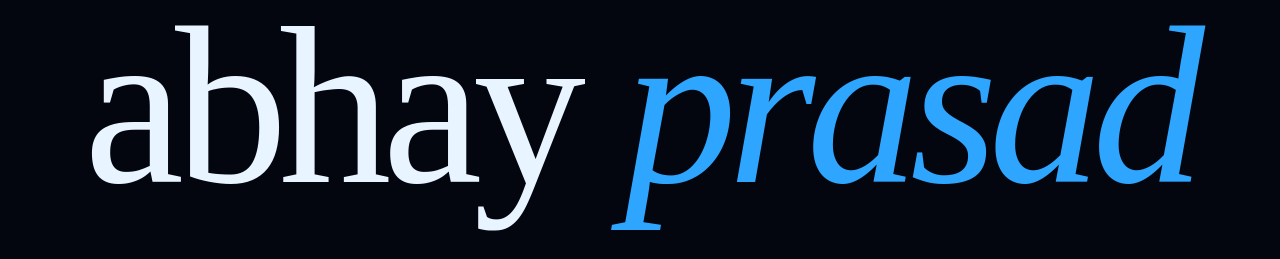
==== commit d0d43fd5: "Remove years from education" ====
--- a/index.html
+++ b/index.html
@@ -324,7 +324,6 @@
           </div>
           <dl class="cc-spec mono">
             <div><dt>Degree</dt><dd>B.Tech, Information Technology</dd></div>
-            <div><dt>Batch</dt><dd>2023 → 2027</dd></div>
             <div><dt>CGPA</dt><dd>8.0 / 10</dd></div>
             <div><dt>City</dt><dd>Lucknow, Uttar Pradesh</dd></div>
             <div><dt>Focus</dt><dd>DSA · Databases · Compilers</dd></div>
@@ -645,7 +644,6 @@
               <li class="xp-row school" data-fade tabindex="0"
                   data-img="assets/img/iiitl-sign.jpg" data-alt="The IIIT Lucknow name board at the main gate"
                   data-cap="IIIT Lucknow · main gate" data-crest="assets/img/iiitl-logo-mask.webp" data-crest-color="assets/img/iiitl-logo.webp">
-                <span class="xp-date mono">2023 — 2027</span>
                 <div class="xp-role">
                   <h3>IIIT Lucknow</h3>
                   <p class="mono">B.Tech · Information Technology</p>
@@ -655,7 +653,6 @@
               <li class="xp-row school" data-fade tabindex="0"
                   data-img="assets/img/school-tata.jpg" data-alt="Tata DAV School, Dhanbad"
                   data-cap="Tata DAV School · Dhanbad" data-crest="assets/img/tata-logo-mask.webp" data-crest-color="assets/img/tata-logo.webp">
-                <span class="xp-date mono">2019 — 2021</span>
                 <div class="xp-role">
                   <h3>Tata DAV School</h3>
                   <p class="mono">Class XII · Dhanbad</p>
@@ -665,7 +662,6 @@
               <li class="xp-row school" data-fade tabindex="0"
                   data-img="assets/img/school-denobili.jpg" data-alt="De Nobili School building with its name board"
                   data-cap="De Nobili School · FRI, Dhanbad" data-crest="assets/img/denobili-crest-mask.webp" data-crest-color="assets/img/denobili-crest.webp">
-                <span class="xp-date mono">Until 2019</span>
                 <div class="xp-role">
                   <h3>De Nobili School, FRI</h3>
                   <p class="mono">Class X · Dhanbad</p>
--- a/assets/css/style.css
+++ b/assets/css/style.css
@@ -872,7 +872,7 @@
 .tag-live { color: #fff; border-color: transparent; background: var(--accent); box-shadow: 0 8px 22px -8px rgba(var(--glow), .8); }
 .edu { margin-top: clamp(80px, 10vw, 130px); display: grid; grid-template-columns: minmax(0, 1.2fr) minmax(0, .8fr); gap: clamp(32px, 5vw, 80px); align-items: center; }
 .edu .label { margin-bottom: 14px; }
-.edu-list .xp-row { grid-template-columns: 120px minmax(0, 1.2fr) minmax(0, 1fr); }
+.edu-list .xp-row { grid-template-columns: minmax(0, 1.2fr) minmax(0, 1fr); }
 .pixel { margin: 0; display: grid; gap: 12px; }
 .pixel-frame { position: relative; aspect-ratio: 16 / 9; }
 .pixel-frame img { width: 100%; height: 100%; object-fit: cover; }
